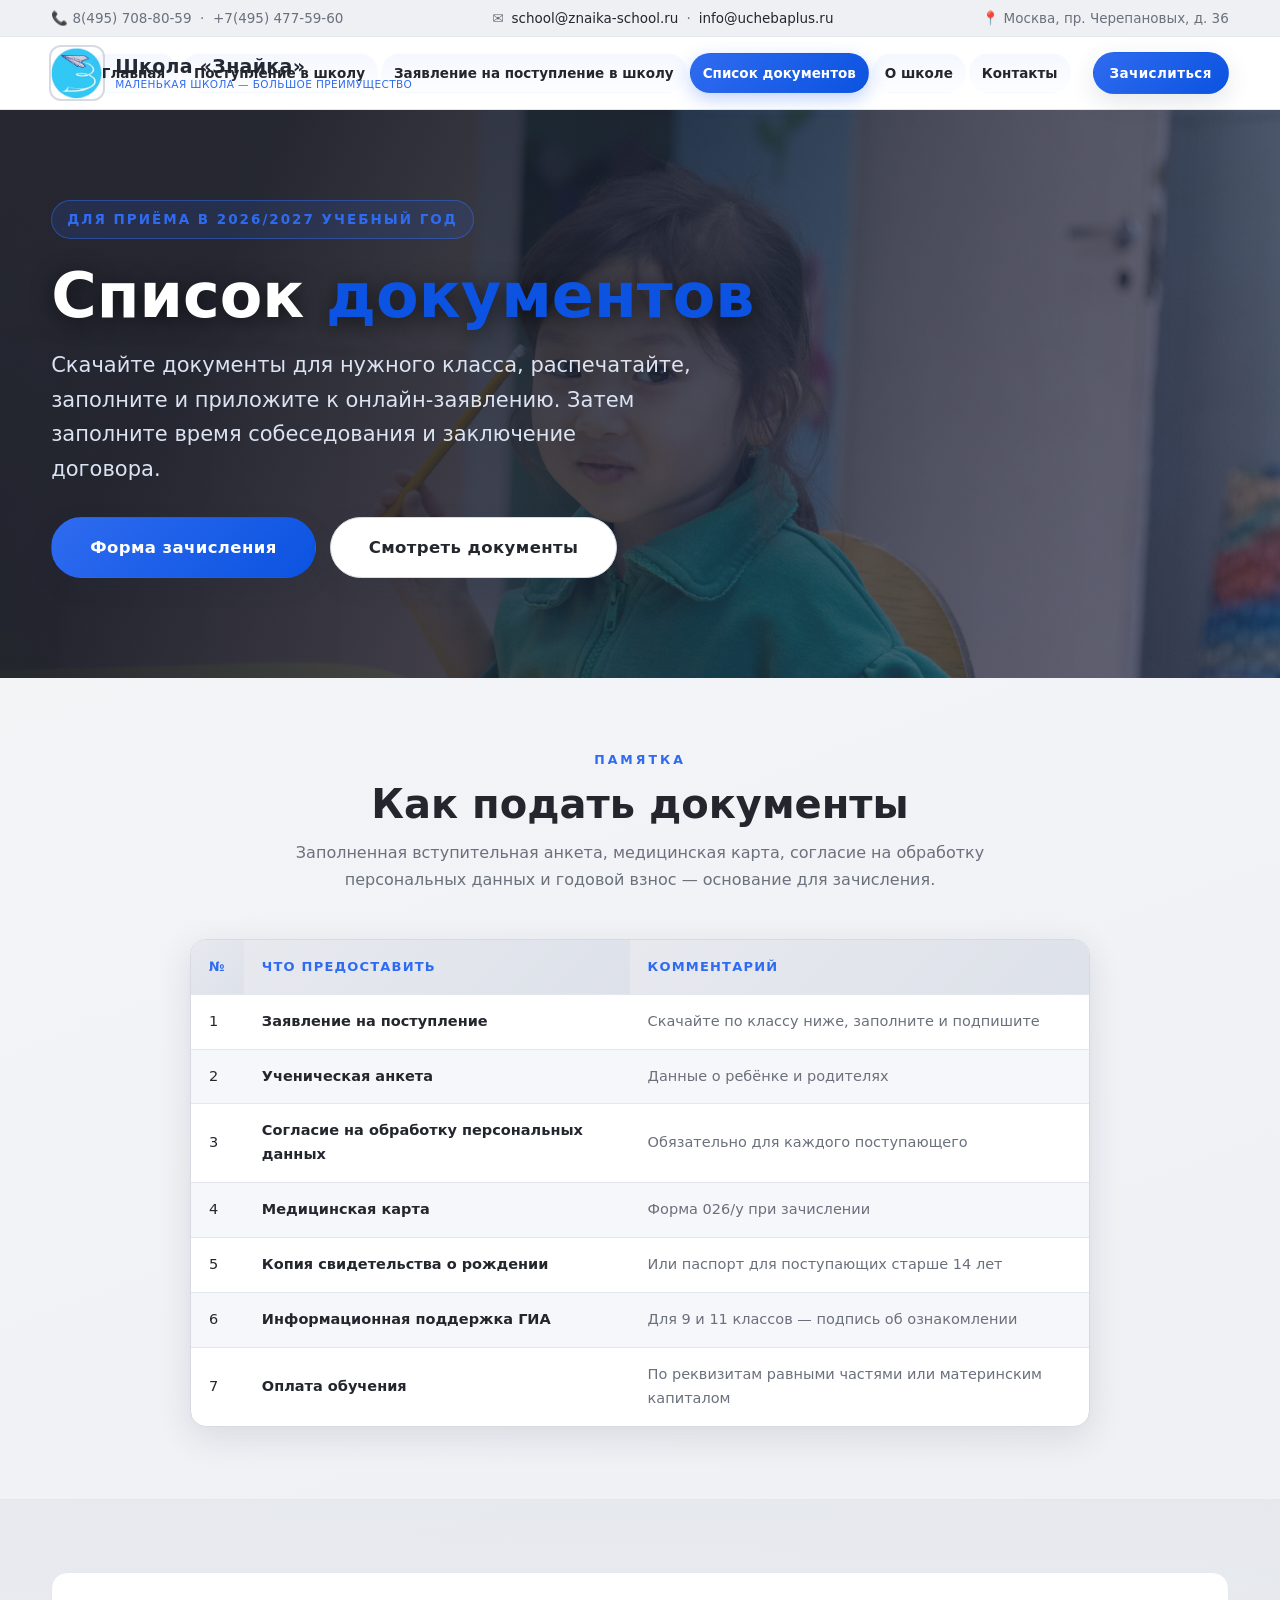
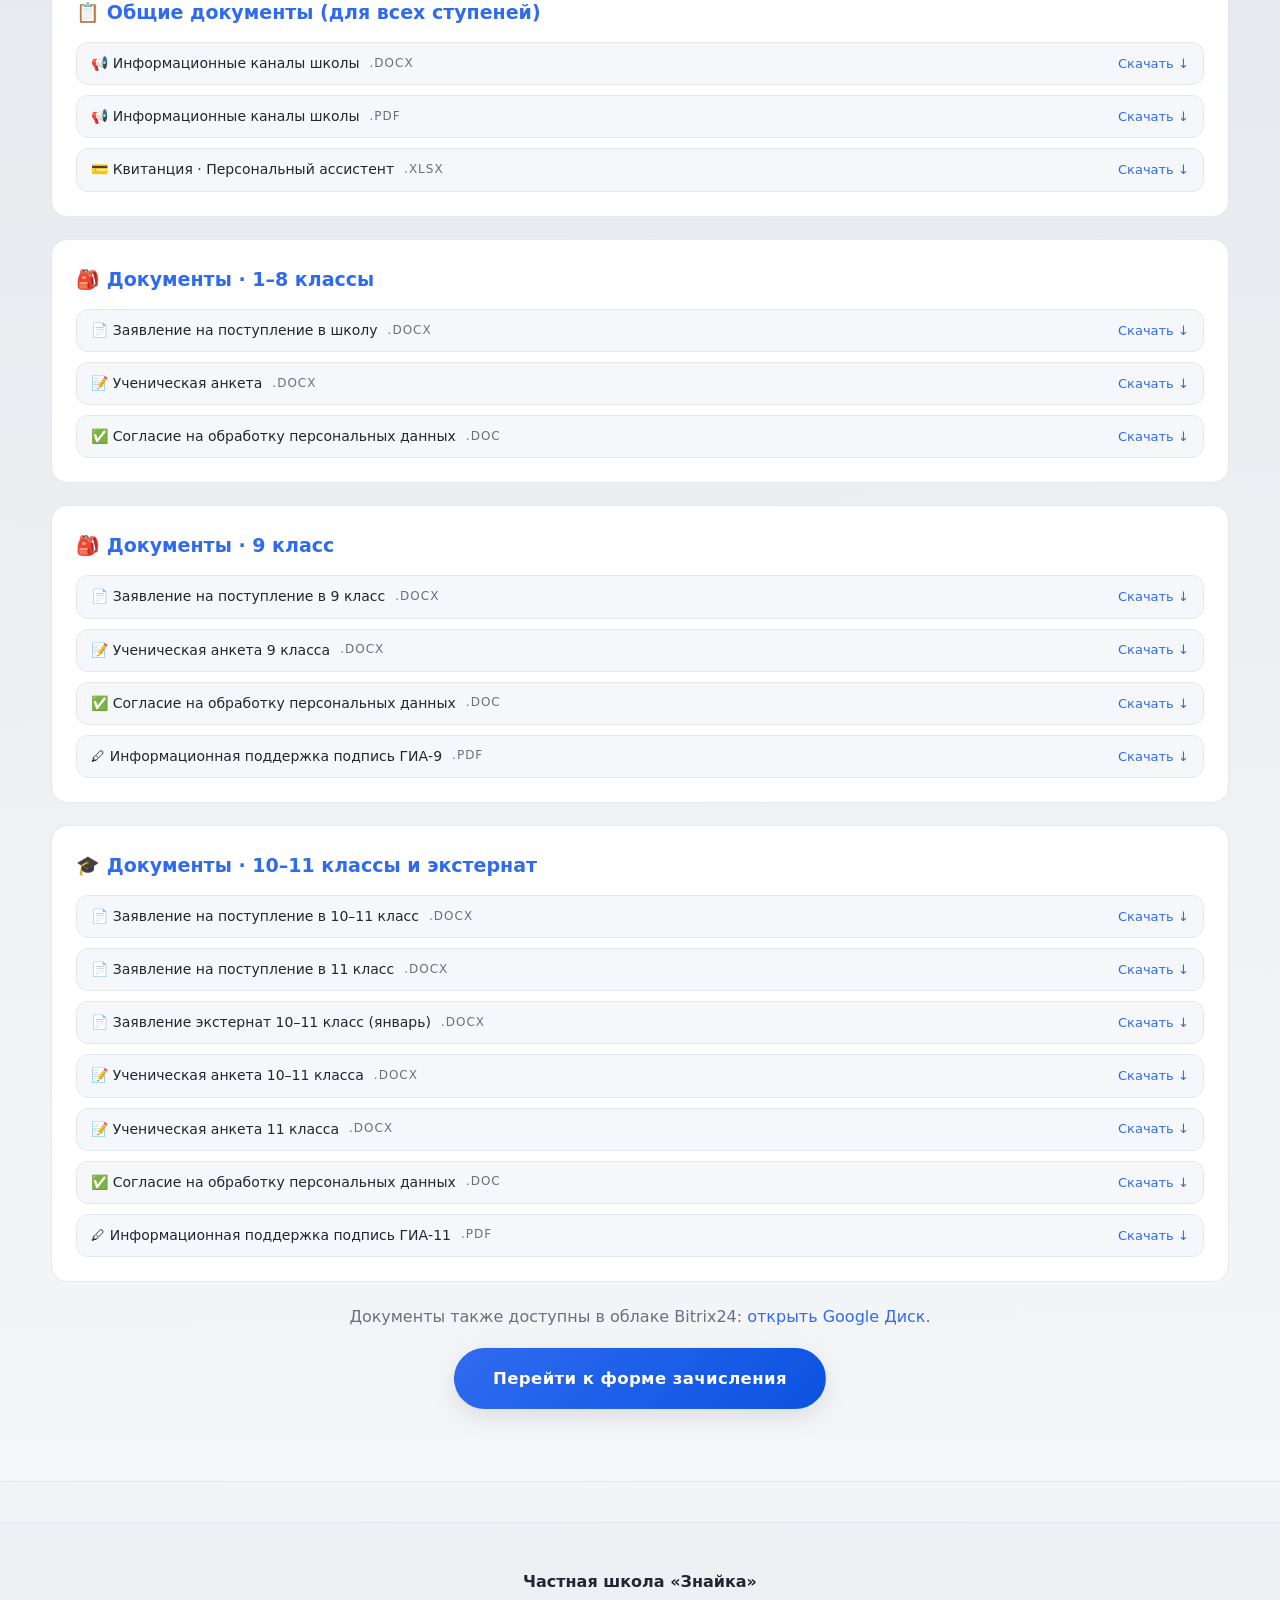
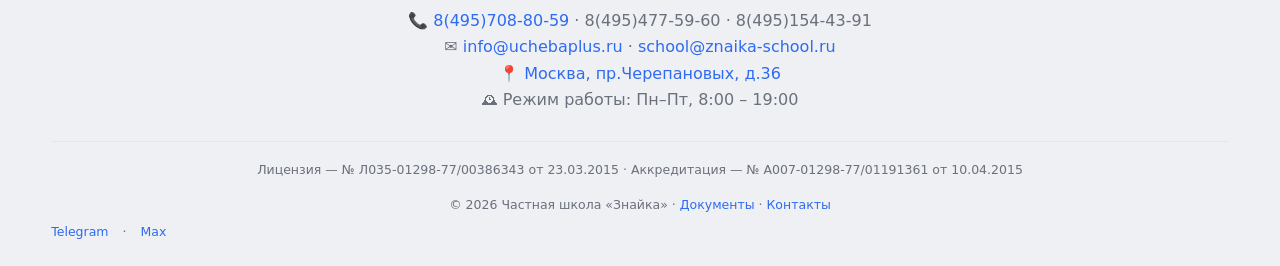
==== dokumenty.html @ 3f8b6abf "Сайт частной школы Знайка: 6 страниц, CSS, JS, SVG-иллюстрации" ====
<!DOCTYPE HTML PUBLIC "-//W3C//DTD HTML 4.01//EN" "http://www.w3.org/TR/html4/strict.dtd">
<html lang="ru">
<head>
  <meta http-equiv="content-type" content="text/html; charset=utf-8">
  <meta name="viewport" content="width=device-width, initial-scale=1.0">
  <title>Список документов — Частная школа «Знайка»</title>
  <link rel="stylesheet" href="css/jquery-ui.min.css">
  <link rel="stylesheet" href="css/style.css">
</head>
<body>

  <!-- Верхняя панель -->
  <div class="topbar">
    <div class="wrap">
      <span class="tb-item">📞 8(495) 708-80-59 &nbsp;·&nbsp; +7(495) 477-59-60</span>
      <span class="tb-item">✉ <a href="mailto:school@znaika-school.ru">school@znaika-school.ru</a> · <a href="mailto:info@uchebaplus.ru">info@uchebaplus.ru</a></span>
      <span class="tb-item">📍 Москва, пр. Черепановых, д. 36</span>
    </div>
  </div>

  <!-- Шапка -->
  <header class="site-header" id="siteHeader">
    <div class="wrap header-main">
      <a class="logo" href="index.html" title="На главную">
        <img src="img/01__.png" alt="Логотип Школы «Знайка»">
        <span class="logo-text">Школа «Знайка»<small>Маленькая школа — большое преимущество</small></span>
      </a>
      <nav class="main-nav" id="mainNav">
        <ul class="nav-list">
          <li><a href="index.html">Главная</a></li>
          <li><a href="postuplenie.html">Поступление в школу</a></li>
          <li><a href="zayavlenie.html">Заявление на поступление в школу</a></li>
          <li class="active"><a href="dokumenty.html">Список документов</a></li>
          <li><a href="o-shkole.html">О школе</a></li>
          <li><a href="kontakty.html">Контакты</a></li>
        </ul>
      </nav>
      <div class="header-cta">
        <a href="zayavlenie.html" class="btn btn-accent btn-sm">Зачислиться</a>
      </div>
      <button class="nav-toggle" id="navToggle" aria-label="Открыть меню">☰</button>
    </div>
  </header>

  <!-- Hero -->
  <section class="hero" style="padding:90px 0 100px;">
    <div class="hero-bg"></div>
    <div class="wrap">
      <span class="kicker">Для приёма в 2026/2027 учебный год</span>
      <h1>Список <span class="hl">документов</span></h1>
      <p class="lead">
        Скачайте документы для нужного класса, распечатайте, заполните и приложите к онлайн-заявлению.
        Затем заполните время собеседования и заключение договора.
      </p>
      <div class="hero-actions">
        <a href="zayavlenie.html" class="btn btn-accent btn-lg">Форма зачисления</a>
        <a href="#obshie" class="btn btn-outline btn-lg">Смотреть документы</a>
      </div>
    </div>
  </section>

  <!-- Памятка -->
  <section>
    <div class="wrap">
      <div class="sec-head">
        <span class="tag">Памятка</span>
        <h2>Как подать документы</h2>
        <p>Заполненная вступительная анкета, медицинская карта, согласие на обработку персональных данных и годовой взнос — основание для зачисления.</p>
      </div>
      <div style="max-width:900px; margin:0 auto;">
        <div class="table-wrap">
          <table class="price">
            <thead>
              <tr>
                <th>№</th>
                <th>Что предоставить</th>
                <th class="dim">Комментарий</th>
              </tr>
            </thead>
            <tbody>
              <tr><td>1</td><td><strong>Заявление на поступление</strong></td><td class="dim">Скачайте по классу ниже, заполните и подпишите</td></tr>
              <tr><td>2</td><td><strong>Ученическая анкета</strong></td><td class="dim">Данные о ребёнке и родителях</td></tr>
              <tr><td>3</td><td><strong>Согласие на обработку персональных данных</strong></td><td class="dim">Обязательно для каждого поступающего</td></tr>
              <tr><td>4</td><td><strong>Медицинская карта</strong></td><td class="dim">Форма 026/у при зачислении</td></tr>
              <tr><td>5</td><td><strong>Копия свидетельства о рождении</strong></td><td class="dim">Или паспорт для поступающих старше 14 лет</td></tr>
              <tr><td>6</td><td><strong>Информационная поддержка ГИА</strong></td><td class="dim">Для 9 и 11 классов — подпись об ознакомлении</td></tr>
              <tr><td>7</td><td><strong>Оплата обучения</strong></td><td class="dim">По реквизитам равными частями или материнским капиталом</td></tr>
            </tbody>
          </table>
        </div>
      </div>
    </div>
  </section>

  <!-- Документы к скачиванию -->
  <section class="section-alt" id="obshie">
    <div class="wrap">

      <!-- Общие документы -->
      <div class="doc-group">
        <h3>📋 Общие документы (для всех ступеней)</h3>
        <ul class="doc-list">
          <li>
            <a href="documents/%D0%98%D0%BD%D1%84%D0%BE%D1%80%D0%BC%D0%B0%D1%86%D0%B8%D0%BE%D0%BD%D0%BD%D1%8B%D0%B5_%D0%BA%D0%B0%D0%BD%D0%B0%D0%BB%D1%8B_%D1%88%D0%BA%D0%BE%D0%BB%D1%8B.docx">
              📢 Информационные каналы школы <span class="ext">.docx</span> <span class="dl">Скачать ↓</span>
            </a>
          </li>
          <li>
            <a href="documents/%D0%98%D0%BD%D1%84%D0%BE%D1%80%D0%BC%D0%B0%D1%86%D0%B8%D0%BE%D0%BD%D0%BD%D1%8B%D0%B5_%D0%BA%D0%B0%D0%BD%D0%B0%D0%BB%D1%8B_%D1%88%D0%BA%D0%BE%D0%BB%D1%8B.pdf">
              📢 Информационные каналы школы <span class="ext">.pdf</span> <span class="dl">Скачать ↓</span>
            </a>
          </li>
          <li>
            <a href="documents/%D0%9A%D0%B2%D0%B8%D1%82%D0%B0%D0%BD%D1%86%D0%B8%D1%8F.%D0%9F%D0%B5%D1%80%D1%81%D0%BE%D0%BD%D0%B0%D0%BB%D1%8C%D0%BD%D1%8B%D0%B9%20%D0%B0%D1%81%D1%81%D0%B8%D1%81%D1%82%D0%B5%D0%BD%D1%82..xlsx">
              💳 Квитанция · Персональный ассистент <span class="ext">.xlsx</span> <span class="dl">Скачать ↓</span>
            </a>
          </li>
        </ul>
      </div>

      <!-- 1-8 классы -->
      <div class="doc-group">
        <h3>🎒 Документы · 1–8 классы</h3>
        <ul class="doc-list">
          <li>
            <a href="documents/%D0%94%D0%BE%D0%BA%D1%83%D0%BC%D0%B5%D0%BD%D1%82%D1%8B%20%D0%94%D1%80%D1%83%D0%B3%D0%B8%D0%B5%20%D0%BA%D0%BB%D0%B0%D1%81%D1%81%D1%8B/%D0%97%D0%B0%D1%8F%D0%B2%D0%BB%D0%B5%D0%BD%D0%B8%D0%B5%2026-27.docx">
              📄 Заявление на поступление в школу <span class="ext">.docx</span> <span class="dl">Скачать ↓</span>
            </a>
          </li>
          <li>
            <a href="documents/%D0%94%D0%BE%D0%BA%D1%83%D0%BC%D0%B5%D0%BD%D1%82%D1%8B%20%D0%94%D1%80%D1%83%D0%B3%D0%B8%D0%B5%20%D0%BA%D0%BB%D0%B0%D1%81%D1%81%D1%8B/%D0%A3%D0%A7%D0%95%D0%9D%D0%98%D0%A7%D0%95%D0%A1%D0%9A%D0%90%D0%AF%20%D0%90%D0%9D%D0%9A%D0%95%D0%A2%D0%90_2026-27.docx">
              📝 Ученическая анкета <span class="ext">.docx</span> <span class="dl">Скачать ↓</span>
            </a>
          </li>
          <li>
            <a href="documents/%D0%94%D0%BE%D0%BA%D1%83%D0%BC%D0%B5%D0%BD%D1%82%D1%8B%20%D0%94%D1%80%D1%83%D0%B3%D0%B8%D0%B5%20%D0%BA%D0%BB%D0%B0%D1%81%D1%81%D1%8B/%D0%A1%D0%BE%D0%B3%D0%BB%D0%B0%D1%81%D0%B8%D0%B5%20%D0%BD%D0%B0%20%D0%BE%D0%B1%D1%80.doc">
              ✅ Согласие на обработку персональных данных <span class="ext">.doc</span> <span class="dl">Скачать ↓</span>
            </a>
          </li>
        </ul>
      </div>

      <!-- 9 класс -->
      <div class="doc-group">
        <h3>🎒 Документы · 9 класс</h3>
        <ul class="doc-list">
          <li>
            <a href="documents/%D0%94%D0%BE%D0%BA%D1%83%D0%BC%D0%B5%D0%BD%D1%82%D1%8B%209%20%D0%BA%D0%BB%D0%B0%D1%81%D1%81/%D0%97%D0%B0%D1%8F%D0%B2%D0%BB%D0%B5%D0%BD%D0%B8%D0%B5%209%20%D0%BA%D0%BB%D0%B0%D1%81%D1%81%2026-27.docx">
              📄 Заявление на поступление в 9 класс <span class="ext">.docx</span> <span class="dl">Скачать ↓</span>
            </a>
          </li>
          <li>
            <a href="documents/%D0%94%D0%BE%D0%BA%D1%83%D0%BC%D0%B5%D0%BD%D1%82%D1%8B%209%20%D0%BA%D0%BB%D0%B0%D1%81%D1%81/%D0%A3%D0%A7%D0%95%D0%9D%D0%98%D0%A7%D0%95%D0%A1%D0%9A%D0%90%D0%AF%20%D0%90%D0%9D%D0%9A%D0%95%D0%A2%D0%90_9%20%D0%BA%D0%BB%D0%B0%D1%81%D1%81_2026-27.docx">
              📝 Ученическая анкета 9 класса <span class="ext">.docx</span> <span class="dl">Скачать ↓</span>
            </a>
          </li>
          <li>
            <a href="documents/%D0%94%D0%BE%D0%BA%D1%83%D0%BC%D0%B5%D0%BD%D1%82%D1%8B%209%20%D0%BA%D0%BB%D0%B0%D1%81%D1%81/%D0%A1%D0%BE%D0%B3%D0%BB%D0%B0%D1%81%D0%B8%D0%B5%20%D0%BD%D0%B0%20%D0%BE%D0%B1%D1%80.doc">
              ✅ Согласие на обработку персональных данных <span class="ext">.doc</span> <span class="dl">Скачать ↓</span>
            </a>
          </li>
          <li>
            <a href="documents/%D0%94%D0%BE%D0%BA%D1%83%D0%BC%D0%B5%D0%BD%D1%82%D1%8B%209%20%D0%BA%D0%BB%D0%B0%D1%81%D1%81/%D0%98%D0%BD%D1%84_%D0%BF%D0%BE%D0%B4_%D0%BF%D0%BE%D0%B4%D0%BF%D0%B8%D1%81%D1%8C_%D0%93%D0%98%D0%90-9_26-27.pdf">
              🖊 Информационная поддержка подпись ГИА-9 <span class="ext">.pdf</span> <span class="dl">Скачать ↓</span>
            </a>
          </li>
        </ul>
      </div>

      <!-- 10-11 классы -->
      <div class="doc-group">
        <h3>🎓 Документы · 10–11 классы и экстернат</h3>
        <ul class="doc-list">
          <li>
            <a href="documents/%D0%94%D0%BE%D0%BA%D1%83%D0%BC%D0%B5%D0%BD%D1%82%D1%8B%2011%20%D0%BA%D0%BB%D0%B0%D1%81%D1%81/%D0%97%D0%B0%D1%8F%D0%B2%D0%BB%D0%B5%D0%BD%D0%B8%D0%B5%2010-11%20%D0%BA%D0%BB%D0%B0%D1%81%D1%81%2026-27.docx">
              📄 Заявление на поступление в 10–11 класс <span class="ext">.docx</span> <span class="dl">Скачать ↓</span>
            </a>
          </li>
          <li>
            <a href="documents/%D0%94%D0%BE%D0%BA%D1%83%D0%BC%D0%B5%D0%BD%D1%82%D1%8B%2011%20%D0%BA%D0%BB%D0%B0%D1%81%D1%81/%D0%97%D0%B0%D1%8F%D0%B2%D0%BB%D0%B5%D0%BD%D0%B8%D0%B5%2011%20%D0%BA%D0%BB%D0%B0%D1%81%D1%81%2026-27.docx">
              📄 Заявление на поступление в 11 класс <span class="ext">.docx</span> <span class="dl">Скачать ↓</span>
            </a>
          </li>
          <li>
            <a href="documents/%D0%94%D0%BE%D0%BA%D1%83%D0%BC%D0%B5%D0%BD%D1%82%D1%8B%2011%20%D0%BA%D0%BB%D0%B0%D1%81%D1%81/%D0%97%D0%B0%D1%8F%D0%B2%D0%BB%D0%B5%D0%BD%D0%B8%D0%B5%20%D1%8D%D0%BA%D1%81%D1%82%D0%B5%D1%80%D0%BD%D0%B0%D1%82%2010-11%20%D0%BA%D0%BB%20%20%D0%97%D0%BD%D0%B0%D0%B9%D0%BA%D0%B0%20-%20%D1%8F%D0%BD%D0%B2%D0%B0%D1%80%D1%8C.docx">
              📄 Заявление экстернат 10–11 класс (январь) <span class="ext">.docx</span> <span class="dl">Скачать ↓</span>
            </a>
          </li>
          <li>
            <a href="documents/%D0%94%D0%BE%D0%BA%D1%83%D0%BC%D0%B5%D0%BD%D1%82%D1%8B%2011%20%D0%BA%D0%BB%D0%B0%D1%81%D1%81/%D0%A3%D0%A7%D0%95%D0%9D%D0%98%D0%A7%D0%95%D0%A1%D0%9A%D0%90%D0%AF%20%D0%90%D0%9D%D0%9A%D0%95%D0%A2%D0%90_10-11%20%D0%BA%D0%BB%D0%B0%D1%81%D1%81_2026-27.docx">
              📝 Ученическая анкета 10–11 класса <span class="ext">.docx</span> <span class="dl">Скачать ↓</span>
            </a>
          </li>
          <li>
            <a href="documents/%D0%94%D0%BE%D0%BA%D1%83%D0%BC%D0%B5%D0%BD%D1%82%D1%8B%2011%20%D0%BA%D0%BB%D0%B0%D1%81%D1%81/%D0%A3%D0%A7%D0%95%D0%9D%D0%98%D0%A7%D0%95%D0%A1%D0%9A%D0%90%D0%AF%20%D0%90%D0%9D%D0%9A%D0%95%D0%A2%D0%90_11%20%D0%BA%D0%BB%D0%B0%D1%81%D1%81_2026-27.docx">
              📝 Ученическая анкета 11 класса <span class="ext">.docx</span> <span class="dl">Скачать ↓</span>
            </a>
          </li>
          <li>
            <a href="documents/%D0%94%D0%BE%D0%BA%D1%83%D0%BC%D0%B5%D0%BD%D1%82%D1%8B%2011%20%D0%BA%D0%BB%D0%B0%D1%81%D1%81/%D0%A1%D0%BE%D0%B3%D0%BB%D0%B0%D1%81%D0%B8%D0%B5%20%D0%BD%D0%B0%20%D0%BE%D0%B1%D1%80.doc">
              ✅ Согласие на обработку персональных данных <span class="ext">.doc</span> <span class="dl">Скачать ↓</span>
            </a>
          </li>
          <li>
            <a href="documents/%D0%94%D0%BE%D0%BA%D1%83%D0%BC%D0%B5%D0%BD%D1%82%D1%8B%2011%20%D0%BA%D0%BB%D0%B0%D1%81%D1%81/%D0%98%D0%BD%D1%84_%D0%BF%D0%BE%D0%B4_%D0%BF%D0%BE%D0%B4%D0%BF%D0%B8%D1%81%D1%8C_%D0%93%D0%98%D0%90-11_26-27%20(1).pdf">
              🖊 Информационная поддержка подпись ГИА-11 <span class="ext">.pdf</span> <span class="dl">Скачать ↓</span>
            </a>
          </li>
        </ul>
      </div>

      <div style="text-align:center; margin-top:10px;">
        <p style="color:var(--muted); margin-bottom:18px;">
          Документы также доступны в облаке Bitrix24:
          <a href="https://drive.google.com/drive/folders/1d4S72CVjXWo4HyaDXKHHdLmr58Iu7i8b" target="_blank" rel="noopener">открыть Google Диск</a>.
        </p>
        <a href="zayavlenie.html" class="btn btn-accent btn-lg">Перейти к форме зачисления</a>
      </div>
    </div>
  </section>

  <!-- Подвал -->
  <footer class="site-footer">
    <div class="wrap">

      <div class="footer-grid footer-grid--center" itemscope itemtype="http://schema.org/Organization">
        <div class="footer-contacts">
          <h4><span itemprop="name">Частная школа «Знайка»</span></h4>
          <p>&#128222; <a href="tel:+74957088059" class="copy-phone" title="Нажмите, чтобы скопировать">8(495)708-80-59</a> &middot; 8(495)477-59-60 &middot; 8(495)154-43-91</p>
          <p>&#9993; <a href="mailto:info@uchebaplus.ru">info@uchebaplus.ru</a> &middot; <a href="mailto:school@znaika-school.ru">school@znaika-school.ru</a></p>
          <p>&#128205; <a class="map-link" href="https://yandex.ru/maps/?text=%D0%9C%D0%BE%D1%81%D0%BA%D0%B2%D0%B0%2C%20%D0%BF%D1%80.%D0%A7%D0%B5%D1%80%D0%B5%D0%BF%D0%B0%D0%BD%D0%BE%D0%B2%D1%8B%D1%85%2C%20%D0%B436" target="_blank" rel="noopener" title="Открыть на Яндекс Картах">Москва, пр.Черепановых, д.36</a></p>
          <p>&#128368; Режим работы: Пн&ndash;Пт, 8:00 &ndash; 19:00</p>
        </div>
      </div>
      <div class="footer-note">
        <span>Лицензия &mdash; № Л035-01298-77/00386343 от 23.03.2015 &middot; Аккредитация &mdash; № А007-01298-77/01191361 от 10.04.2015</span>
        <span class="footer-copy">&copy; 2026 Частная школа «Знайка» &middot; <a href="dokumenty.html">Документы</a> &middot; <a href="kontakty.html">Контакты</a></span>
        <span class="footer-social"><a href="https://t.me/school_znaika" target="_blank" rel="noopener" title="Телеграм-канал">Telegram</a> &middot; <a href="https://max.ru/join/j9GE8FQjK9YfW0T2uX1gOa6Np3lDcV7mS4hZrBvPnM2" target="_blank" rel="noopener" title="Мы в MAX">Max</a></span>
      </div>
    </div>
  </footer>

  <script src="js/jquery-3.7.1.min.js"></script>
  <script src="js/jquery-ui.min.js"></script>
  <button class="btn-to-top" id="toTop" title="Наверх" aria-label="Наверх">&#8593;</button>

  

  <script src="js/script.js"></script>
</body>
</html>
---- css/style.css ----
﻿/* ============================================================
   Школа «Знайка» — объединённый сайт поступления в школу
   Светлая тематика · CSS3 ·
   ============================================================ */

:root {
  --bg: #f5f6f8;
  --bg-2: #eef0f4;
  --bg-3: #e7e9ef;
  --panel: #ffffff;
  --card: #ffffff;
  --border: #d7dae2;
  --border-soft: #e4e7ed;
  --text: #23262d;
  --muted: #6a707c;
  --accent: #2f6bf0;
  --accent-2: #0b53e0;
  --blue: #2f6bf0;
  --blue-soft: #5b8df5;
  --good: #2e9e63;
  --danger: #dc4c4c;
  --shadow: 0 10px 34px rgba(35, 46, 70, 0.12);
  --radius: 16px;
  --font: "Aptos", "Segoe UI Variable", "Segoe UI", system-ui, -apple-system, Roboto, Arial, sans-serif;
}

* { box-sizing: border-box; margin: 0; padding: 0; }

html { scroll-behavior: smooth; }

body {
  font-family: var(--font);
  background: linear-gradient(160deg, var(--bg) 0%, var(--bg-2) 55%, var(--bg) 100%);
  background-size: auto;
  color: var(--text);
  line-height: 1.65;
  font-size: 16px;
  min-height: 100vh;
}

img { max-width: 100%; display: block; }
a { color: var(--accent); text-decoration: none; transition: color 0.25s ease; }
a:hover { color: var(--accent-2); }

.wrap { width: min(1180px, 92%); margin: 0 auto; }

/* ---------- Верхняя панель ---------- */
.topbar {
  background: #eef0f4;
  border-bottom: 1px solid var(--border-soft);
  font-size: 13.5px;
}
.topbar .wrap {
  display: flex;
  flex-wrap: wrap;
  align-items: center;
  justify-content: space-between;
  gap: 8px 22px;
  padding: 7px 0;
}
.tb-item { color: var(--muted); display: inline-flex; align-items: center; gap: 8px; }
.tb-item a { color: var(--text); }
.tb-item a:hover { color: var(--accent); }

/* ---------- Шапка ---------- */
.site-header {
  position: sticky;
  top: 0;
  z-index: 90;
  background: rgba(255, 255, 255, 0.94);
  backdrop-filter: blur(14px);
  -webkit-backdrop-filter: blur(14px);
  border-bottom: 1px solid var(--border-soft);
  transition: box-shadow 0.3s ease;
}
.site-header.scrolled { box-shadow: 0 12px 30px rgba(35, 46, 70, 0.12); }

.header-main {
  display: flex;
  align-items: center;
  gap: 16px;
  padding: 10px 0;
  min-width: 0;
}

.logo {
  display: flex;
  align-items: center;
  gap: 12px;
  flex: 0 0 auto;
  min-width: 0;
}
.logo img {
  width: 52px; height: 52px;
  object-fit: contain;
  border-radius: 10px;
  box-shadow: 0 0 0 2px var(--border);
}
.logo-text {
  color: var(--text);
  font-weight: 800;
  font-size: 19px;
  line-height: 1.15;
  letter-spacing: 0.3px;
  white-space: nowrap;
}
.logo-text small {
  display: block;
  font-size: 10.5px;
  font-weight: 500;
  color: var(--accent);
  letter-spacing: 0.4px;
  text-transform: uppercase;
  white-space: nowrap;
}

.main-nav { margin-left: auto; min-width: 0; flex: 1 1 auto; display: flex; justify-content: flex-end; }
.nav-list {
  list-style: none;
  display: flex;
  flex-wrap: nowrap;
  white-space: nowrap;
  align-items: center;
  gap: 3px;
  justify-content: flex-end;
}
.nav-list li { flex: 0 0 auto; }
.nav-list li a {
  display: block;
  padding: 8px 12px;
  border-radius: 999px;
  color: var(--text);
  font-weight: 600;
  font-size: 13.5px;
  border: 1px solid transparent;
  background: linear-gradient(180deg, rgba(47, 107, 240, 0.05), rgba(47, 107, 240, 0.01));
  transition: all 0.25s ease;
}
.nav-list li a:hover { color: var(--accent); border-color: var(--border); transform: translateY(-1px); }
.nav-list li.active a {
  color: #fff;
  background: linear-gradient(135deg, var(--accent) 0%, var(--accent-2) 100%);
  box-shadow: 0 6px 18px rgba(47, 107, 240, 0.3);
}
.nav-list li.active a:hover { color: #fff; }

.header-cta { flex: 0 0 auto; }
.header-cta .btn { margin-left: 6px; padding: 9px 16px; font-size: 13.5px; }

.nav-toggle {
  display: none;
  background: var(--panel);
  color: var(--text);
  border: 1px solid var(--border);
  border-radius: 10px;
  font-size: 20px;
  padding: 8px 13px;
  cursor: pointer;
}

/* ---------- Кнопки ---------- */
.btn {
  display: inline-block;
  padding: 13px 28px;
  border-radius: 999px;
  font-weight: 700;
  font-size: 15px;
  letter-spacing: 0.4px;
  border: 1px solid transparent;
  cursor: pointer;
  text-align: center;
  transition: all 0.25s ease;
  box-shadow: 0 8px 24px rgba(35, 46, 70, 0.12);
}
.btn-accent {
  color: #fff;
  background: linear-gradient(135deg, var(--accent) 0%, var(--accent-2) 100%);
}
.btn-accent:hover { color: #fff; transform: translateY(-2px); box-shadow: 0 14px 30px rgba(47, 107, 240, 0.28); }
.btn-outline { color: var(--text); border-color: var(--border); background: #fff; }
.btn-outline:hover { color: var(--accent); border-color: var(--accent); transform: translateY(-2px); }
.btn-blue { color: #fff; background: linear-gradient(135deg, var(--blue), #1b4fd6); }
.btn-blue:hover { color: #fff; transform: translateY(-2px); }
.btn-lg { padding: 16px 38px; font-size: 16.5px; }
.btn-sm { padding: 9px 18px; font-size: 13.5px; }

/* ---------- Hero ---------- */
.hero {
  position: relative;
  padding: 110px 0 130px;
  color: #fff;
  overflow: hidden;
}
.hero-bg {
  position: absolute;
  inset: 0;
  background-image:
    linear-gradient(115deg, rgba(20, 26, 40, 0.92) 20%, rgba(28, 40, 66, 0.72) 60%, rgba(40, 60, 100, 0.6) 100%),
    url("../img/09__.jpg");
  background-size: cover;
  background-position: center;
  background-repeat: no-repeat;
  background-attachment: fixed;
  z-index: -1;
}
.hero .kicker {
  display: inline-flex;
  align-items: center;
  gap: 8px;
  color: var(--accent);
  font-weight: 700;
  text-transform: uppercase;
  letter-spacing: 2px;
  font-size: 13.5px;
  background: rgba(47, 107, 240, 0.14);
  border: 1px solid rgba(47, 107, 240, 0.5);
  padding: 7px 15px;
  border-radius: 999px;
  margin-bottom: 22px;
}
.hero h1 {
  font-size: clamp(34px, 5.4vw, 62px);
  line-height: 1.12;
  font-weight: 900;
  text-shadow: 0 4px 22px rgba(0, 0, 0, 0.6);
  margin-bottom: 18px;
}
.hero h1 .hl { color: var(--accent-2); }
.hero p.lead { font-size: clamp(16px, 1.8vw, 21px); color: #dbe3f2; max-width: 640px; margin-bottom: 30px; }
.hero-actions { display: flex; flex-wrap: wrap; gap: 14px; align-items: center; }

.hero-contact-cards {
  display: grid;
  grid-template-columns: repeat(auto-fit, minmax(230px, 1fr));
  gap: 16px;
  margin-top: 48px;
}
.contact-card {
  background: #ffffff;
  border: 1px solid var(--border-soft);
  border-radius: var(--radius);
  padding: 18px 20px;
  display: flex;
  gap: 14px;
  align-items: flex-start;
  backdrop-filter: blur(6px);
  transition: all 0.25s ease;
}
.contact-card:hover { border-color: var(--accent); transform: translateY(-3px); box-shadow: var(--shadow); }
.contact-card .ic {
  width: 44px; height: 44px; min-width: 44px;
  border-radius: 50%;
  background: rgba(47, 107, 240, 0.12);
  border: 1px solid rgba(47, 107, 240, 0.35);
  color: var(--accent);
  display: inline-flex; align-items: center; justify-content: center;
  font-size: 20px;
}
.contact-card b { display: block; font-size: 16px; color: var(--text); }
.contact-card span { display: block; color: var(--muted); font-size: 13.5px; margin-top: 2px; }
.contact-card a { color: var(--accent); }

/* ---------- Секции ---------- */
section { padding: 72px 0; }

.sec-head { text-align: center; max-width: 760px; margin: 0 auto 46px; }
.sec-head .tag {
  color: var(--accent);
  text-transform: uppercase;
  letter-spacing: 3px;
  font-size: 12.5px;
  font-weight: 700;
  display: block;
  margin-bottom: 10px;
}
.sec-head h2 { font-size: clamp(26px, 3.4vw, 40px); font-weight: 900; line-height: 1.2; }
.sec-head p { color: var(--muted); margin-top: 12px; }

.section-alt { background: linear-gradient(180deg, rgba(215, 218, 226, 0.35), var(--bg)); border-block: 1px solid var(--border-soft); }

.split { display: grid; grid-template-columns: 1.05fr 1fr; gap: 44px; align-items: center; }
.split.rev > .split-img { order: 2; }
.split-img img { border-radius: var(--radius); box-shadow: var(--shadow); border: 1px solid var(--border-soft); object-fit: cover; width: 100%; height: 100%; max-height: 460px; }
.split h2 { font-size: clamp(23px, 2.8vw, 34px); font-weight: 900; margin-bottom: 14px; }
.split h2 .hl { color: var(--accent); }
.split p { color: var(--muted); margin-bottom: 13px; }
.split p strong { color: var(--text); }

/* ---------- Карточки ступеней ---------- */
.grid-4 { display: grid; grid-template-columns: repeat(auto-fit, minmax(240px, 1fr)); gap: 22px; }
.grid-3 { display: grid; grid-template-columns: repeat(auto-fit, minmax(250px, 1fr)); gap: 22px; }

.step-card {
  background: var(--panel);
  border: 1px solid var(--border-soft);
  border-radius: var(--radius);
  overflow: hidden;
  transition: all 0.28s ease;
  display: flex;
  flex-direction: column;
}
.step-card:hover { transform: translateY(-6px); border-color: rgba(47, 107, 240, 0.5); box-shadow: var(--shadow); }
.step-card .sc-img { height: 190px; overflow: hidden; }
.step-card .sc-img img { width: 100%; height: 100%; object-fit: cover; transition: transform 0.5s ease; }
.step-card:hover .sc-img img { transform: scale(1.08); }
.step-card .sc-body { padding: 20px 22px 24px; display: flex; flex-direction: column; gap: 10px; flex: 1; }
.step-card h3 { font-size: 18.5px; font-weight: 800; }
.step-card p { color: var(--muted); font-size: 14.5px; }
.step-card a.arrow { margin-top: auto; font-weight: 700; font-size: 14px; color: var(--accent); }
.step-card a.arrow:hover { text-decoration: underline; }

/* ---------- Статистика ---------- */
.stats { display: grid; grid-template-columns: repeat(auto-fit, minmax(230px, 1fr)); gap: 22px; }
.stat-box {
  background: var(--panel);
  border: 1px solid var(--border-soft);
  border-radius: var(--radius);
  padding: 24px;
  text-align: center;
}
.stat-box .num { font-size: 40px; font-weight: 900; color: var(--accent); line-height: 1.1; }
.stat-box .lbl { color: var(--muted); font-size: 13.5px; display: block; margin: 6px 0 14px; }
.stat-box .bar { height: 9px; background: #eef0f4; border-radius: 999px; overflow: hidden; }
.stat-box .bar .fill { height: 100%; width: 0; border-radius: 999px; background: linear-gradient(90deg, var(--accent), var(--accent-2)); transition: width 1.6s cubic-bezier(0.22, 0.61, 0.36, 1); }

/* ---------- Преимущества ---------- */
.adv { text-align: center; }
.adv .adv-ic {
  width: 62px; height: 62px; margin: 0 auto 16px;
  border-radius: 18px;
  display: flex; align-items: center; justify-content: center;
  font-size: 28px;
  color: var(--accent);
  background: linear-gradient(135deg, rgba(47,107,240,0.12), rgba(47,107,240,0.03));
  border: 1px solid rgba(47,107,240,0.35);
  box-shadow: 0 6px 18px rgba(47,107,240,0.12);
}
.adv h3 { font-size: 19px; margin-bottom: 8px; }
.adv p { color: var(--muted); font-size: 14.5px; }
.num-adv { font-family: Georgia, serif; font-size: 40px; color: rgba(47, 107, 240, 0.2); font-weight: 800; }

/* ---------- CTA ---------- */
.cta {
  text-align: center;
  background:
    radial-gradient(600px 300px at 20% 20%, rgba(47, 107, 240, 0.12), transparent 65%),
    radial-gradient(600px 300px at 80% 10%, rgba(47, 107, 240, 0.08), transparent 65%),
    linear-gradient(180deg, #ffffff, var(--bg-2));
  border: 1px solid var(--border);
  border-radius: 24px;
  padding: 56px 40px;
  box-shadow: var(--shadow);
}
.cta h2 { font-size: clamp(24px, 3vw, 36px); font-weight: 900; }
.cta p { color: var(--muted); margin: 12px 0 26px; font-size: 16.5px; }
.cta .note { font-size: 12.5px; color: var(--muted); margin-top: 16px; display: block; }

/* ---------- Таблица тарифов ---------- */
.table-wrap { overflow-x: auto; border: 1px solid var(--border); border-radius: var(--radius); background: var(--panel); box-shadow: var(--shadow); }
table.price {
  width: 100%;
  border-collapse: collapse;
  min-width: 720px;
}
table.price th {
  background: linear-gradient(135deg, var(--bg-3), #dde1e9);
  color: var(--accent);
  text-transform: uppercase;
  letter-spacing: 1.2px;
  font-size: 13px;
  padding: 16px 18px;
  text-align: left;
}
table.price td { padding: 15px 18px; border-top: 1px solid var(--border-soft); color: var(--text); font-size: 14.5px; }
table.price tr:nth-child(even) td { background: #f6f7fa; }
table.price tr:hover td { background: rgba(47, 107, 240, 0.05); }
table.price td.price-v { color: var(--accent); font-weight: 800; white-space: nowrap; text-align: right; }
table.price td.dim { color: var(--muted); }

/* ---------- Этапы (список) ---------- */
.steps { list-style: none; counter-reset: st; display: grid; gap: 18px; }
.steps > li {
  counter-increment: st;
  display: flex;
  gap: 18px;
  align-items: flex-start;
  background: var(--panel);
  border: 1px solid var(--border-soft);
  border-radius: var(--radius);
  padding: 18px 22px;
  transition: all 0.25s ease;
}
.steps > li:hover { border-color: rgba(47, 107, 240, 0.45); transform: translateX(6px); }
.steps li::before {
  content: counter(st, decimal-leading-zero);
  min-width: 46px; height: 46px;
  border-radius: 12px;
  display: inline-flex; align-items: center; justify-content: center;
  font-size: 18px; font-weight: 900;
  color: #fff;
  background: linear-gradient(135deg, var(--accent), var(--accent-2));
  box-shadow: 0 6px 16px rgba(47, 107, 240, 0.28);
}
.steps b { display: block; font-size: 16.5px; margin-bottom: 4px; }
.steps span { color: var(--muted); font-size: 14.5px; }

/* ---------- Вкладки / аккордеон jQuery UI (светлая стилизация) ---------- */
.ui-tabs { background: transparent; border: none; padding: 0; border-radius: var(--radius); }
.ui-tabs .ui-tabs-nav {
  background: var(--panel);
  border: 1px solid var(--border);
  border-radius: 999px;
  padding: 6px;
  display: flex;
  flex-wrap: wrap;
  gap: 4px;
}
.ui-tabs .ui-tabs-nav li { border: none; background: transparent; margin: 0; top: 0; border-radius: 999px; list-style: none; }
.ui-tabs .ui-tabs-nav li a {
  padding: 11px 22px;
  border-radius: 999px;
  color: var(--muted);
  font-weight: 700;
  font-size: 14px;
}
.ui-tabs .ui-tabs-nav li.ui-tabs-active { background: linear-gradient(135deg, var(--accent), var(--accent-2)); }
.ui-tabs .ui-tabs-nav li.ui-tabs-active a { color: #fff; }
.ui-tabs .ui-tabs-panel { margin-top: 22px; padding: 0; }

.ui-accordion { background: transparent; border: none; }
.ui-accordion .ui-accordion-header {
  background: linear-gradient(180deg, #ffffff, #f2f4f8);
  border: 1px solid var(--border-soft);
  border-radius: 999px !important;
  color: var(--text);
  font-weight: 700;
  font-size: 15.5px;
  padding: 15px 22px;
  margin-bottom: 8px;
  outline: none;
}
.ui-accordion .ui-accordion-header.ui-state-active { color: var(--accent); border-color: rgba(47, 107, 240, 0.5); }
.ui-accordion .ui-accordion-header .ui-accordion-header-icon { padding-right: 10px; }
.ui-accordion .ui-accordion-content {
  background: #fff;
  border: 1px solid var(--border-soft);
  border-top: none;
  border-radius: 0 0 18px 18px;
  color: var(--text);
  padding: 18px 22px;
  margin: -6px 0 10px;
}

.ui-dialog { border-radius: 18px; background: var(--panel); border: 1px solid var(--border); box-shadow: var(--shadow); }
.ui-dialog .ui-dialog-titlebar { background: linear-gradient(135deg, var(--bg-3), #dde1e9); color: var(--accent); border: none; border-radius: 18px 18px 0 0; }
.ui-dialog .ui-dialog-title { font-size: 16px; font-weight: 800; }
.ui-dialog .ui-dialog-content { color: var(--text); }
.ui-dialog .ui-dialog-buttonpane { border-top: 1px solid var(--border-soft); }

.ui-tooltip {
  background: #fff;
  color: var(--text);
  border: 1px solid var(--border);
  border-radius: 10px;
  box-shadow: var(--shadow);
  padding: 8px 14px;
  font-size: 13.5px;
}

.ui-widget.ui-datepicker { background: #fff; border: 1px solid var(--border); border-radius: 12px; }
.ui-datepicker .ui-widget-header { background: linear-gradient(135deg, var(--bg-3), #dde1e9); color: var(--accent); border: none; }
.ui-state-default, .ui-widget-content .ui-state-default { background: #fff; border: 1px solid var(--border-soft); color: var(--text); }
.ui-state-hover, .ui-widget-content .ui-state-hover { background: var(--bg-2); border-color: var(--accent); color: var(--accent); }
.ui-state-highlight, .ui-widget-content .ui-state-highlight, .ui-widget-header .ui-state-highlight { background: rgba(47,107,240,0.1); border-color: var(--accent); color: var(--accent); }
.ui-state-active, .ui-widget-content .ui-state-active { background: linear-gradient(135deg, var(--accent), var(--accent-2)); color: #fff; border-color: transparent; }
.ui-slider { background: #eef0f4; border: 1px solid var(--border-soft); border-radius: 999px; }
.ui-slider .ui-slider-range { background: linear-gradient(90deg, var(--accent), var(--accent-2)); }
.ui-slider .ui-slider-handle { border-radius: 50%; background: var(--accent); border: 2px solid #fff; }

/* ---------- Клиенты / отзывы ---------- */
.reviews { display: grid; grid-template-columns: repeat(auto-fit, minmax(300px, 1fr)); gap: 22px; }
.review {
  background: var(--panel);
  border: 1px solid var(--border-soft);
  border-radius: var(--radius);
  padding: 24px;
  position: relative;
}
.review::before {
  content: "\201C";
  position: absolute;
  top: 4px; right: 18px;
  font-size: 74px;
  color: rgba(47, 107, 240, 0.14);
  font-family: Georgia, serif;
  line-height: 1;
}
.review p { color: var(--muted); font-size: 14.5px; font-style: italic; }
.review .who { margin-top: 16px; padding-top: 14px; border-top: 1px solid var(--border-soft); }
.review .who b { color: var(--accent); display: block; }
.review .who span { color: var(--muted); font-size: 13px; }

/* ---------- Галерея ---------- */
.gallery { display: grid; grid-template-columns: repeat(auto-fill, minmax(220px, 1fr)); gap: 16px; }
.gallery figure { overflow: hidden; border-radius: var(--radius); border: 1px solid var(--border-soft); position: relative; background: #fff; }
.gallery img { width: 100%; height: 200px; object-fit: cover; transition: transform 0.5s ease, filter 0.3s ease; }
.gallery figure:hover img { transform: scale(1.09); filter: brightness(1.04); }
.gallery figcaption {
  position: absolute; left: 0; right: 0; bottom: 0;
  background: linear-gradient(0deg, rgba(20, 26, 40, 0.8), transparent);
  color: #fff; font-size: 13px; padding: 26px 12px 8px;
}
.gallery .g-count {
  position: absolute; top: 10px; right: 10px;
  width: 26px; height: 26px;
  border-radius: 50%;
  background: rgba(47, 107, 240, 0.92);
  color: #fff;
  font-size: 13px; font-weight: 800;
  display: inline-flex; align-items: center; justify-content: center;
}

/* ---------- Список документов ---------- */
.doc-group { background: var(--panel); border: 1px solid var(--border-soft); border-radius: var(--radius); padding: 24px; margin-bottom: 22px; }
.doc-group h3 { color: var(--accent); font-size: 19px; margin-bottom: 14px; display: flex; align-items: center; gap: 10px; }
.doc-list { list-style: none; display: grid; gap: 10px; }
.doc-list li { display: flex; align-items: center; gap: 12px; flex-wrap: wrap; }
.doc-list li a {
  color: var(--text);
  background: #f6f7fa;
  border: 1px solid var(--border-soft);
  border-radius: 12px;
  padding: 9px 14px;
  display: inline-flex;
  align-items: center;
  gap: 10px;
  font-size: 14px;
  flex: 1;
  min-width: 240px;
  transition: all 0.25s ease;
}
.doc-list li a:hover { color: var(--accent); border-color: rgba(47,107,240,0.45); transform: translateX(4px); }
.doc-list .ext { color: var(--muted); font-size: 12px; text-transform: uppercase; letter-spacing: 1px; }
.doc-list .dl { margin-left: auto; color: var(--accent); font-size: 13px; white-space: nowrap; }

/* ---------- Формы ---------- */
.form-card {
  background: var(--panel);
  border: 1px solid var(--border);
  border-radius: 18px;
  padding: 28px;
  box-shadow: var(--shadow);
}
.form-grid { display: grid; grid-template-columns: 1fr 1fr; gap: 16px; }
.form-grid .full { grid-column: 1 / -1; }
.field { display: flex; flex-direction: column; gap: 6px; }
.field label { font-size: 13.5px; color: var(--muted); font-weight: 600; }
.field label .req { color: var(--danger); }
.field input,
.field select,
.field textarea {
  background: #fff;
  border: 1px solid var(--border);
  border-radius: 10px;
  color: var(--text);
  padding: 12px 14px;
  font-size: 15px;
  font-family: inherit;
  transition: all 0.25s ease;
}
.field input:focus,
.field select:focus,
.field textarea:focus { outline: none; border-color: var(--accent); box-shadow: 0 0 0 3px rgba(47, 107, 240, 0.15); background: #fff; }
.field textarea { min-height: 100px; resize: vertical; }
.field .radio-row { display: flex; flex-wrap: wrap; gap: 14px; }
.field .radio-row label { color: var(--text); font-weight: 400; display: inline-flex; align-items: center; gap: 6px; cursor: pointer; }
.consent { display: flex; gap: 10px; align-items: flex-start; font-size: 13px; color: var(--muted); }
.consent input { margin-top: 3px; }
.consent a { color: var(--accent); }
.field input.field-error,
.field select.field-error,
.field textarea.field-error,
.field .radio-row input.field-error { border-color: var(--danger); box-shadow: 0 0 0 3px rgba(220, 76, 76, 0.12); }
input.field-error { outline: 2px solid var(--danger); outline-offset: 2px; }

.b24-wrap { border: 1px solid var(--border); border-radius: 18px; padding: 6px; background: var(--panel); box-shadow: var(--shadow); }
.b24-wrap .b24-placeholder { color: var(--muted); text-align: center; padding: 40px 20px; font-size: 15px; }

/* ---------- Контакты ---------- */
.contact-grid { display: grid; grid-template-columns: repeat(auto-fit, minmax(240px, 1fr)); gap: 18px; }
.contact-card.big p { color: var(--muted); font-size: 14px; }
.contact-card.big b { font-size: 17px; }
.kontakt-tbl td:first-child { color: var(--muted); }

/* ---------- Подвал ---------- */
.site-footer {
  margin-top: 40px;
  background: #eef0f4;
  border-top: 1px solid var(--border-soft);
  padding: 46px 0 24px;
  color: var(--muted);
}
.footer-grid { display: grid; grid-template-columns: 1.4fr 1fr 1fr; gap: 36px; margin-bottom: 28px; }
.footer-grid h4 { color: var(--text); margin-bottom: 12px; font-size: 16px; }
.footer-grid ul { list-style: none; display: grid; gap: 8px; }
.footer-grid ul a { color: var(--muted); font-size: 14px; }
.footer-grid ul a:hover { color: var(--accent); }
.footer-note { font-size: 12.5px; color: var(--muted); border-top: 1px solid var(--border-soft); padding-top: 18px; display: grid; gap: 6px; }
.footer-note a { color: var(--accent); }

/* ---------- Быстрый блок таблица + форма в подвале ---------- */
.footer-quick {
  display: grid;
  grid-template-columns: 1.1fr 1fr;
  gap: 30px;
  margin-bottom: 30px;
  padding: 26px;
  border: 1px solid var(--border-soft);
  border-radius: 18px;
  background: #f6f7fa;
}
.footer-quick h4 { color: var(--accent); margin-bottom: 12px; font-size: 16px; }
table.mini { width: 100%; border-collapse: collapse; font-size: 13.5px; }
table.mini th {
  background: linear-gradient(135deg, var(--bg-3), #dde1e9);
  color: var(--accent);
  text-align: left;
  padding: 10px 14px;
  font-size: 12.5px;
  text-transform: uppercase;
  letter-spacing: 1px;
}
table.mini td { padding: 9px 14px; border-top: 1px solid var(--border-soft); color: var(--muted); }
table.mini td:first-child { color: var(--text); font-weight: 600; width: 40%; }
.fq-form .qf-row { display: flex; gap: 10px; flex-wrap: wrap; }
.fq-form input {
  flex: 1; min-width: 170px;
  background: #fff;
  border: 1px solid var(--border);
  border-radius: 10px;
  color: var(--text);
  padding: 11px 14px;
  font-size: 14px;
  font-family: inherit;
}
.fq-form input:focus { outline: none; border-color: var(--accent); box-shadow: 0 0 0 3px rgba(47, 107, 240, 0.15); }
.fq-form input.field-error { border-color: var(--danger); }

/* ---------- Анкета (ручная форма Bitrix24) ---------- */
.ank-sec {
  border: 1px solid var(--border-soft);
  border-radius: 16px;
  padding: 22px;
  margin-bottom: 20px;
  background: #fbfbfd;
}
.ank-sec-head { display: flex; gap: 14px; align-items: flex-start; margin-bottom: 18px; }
.ank-sec-head .nums {
  flex: 0 0 40px; height: 40px;
  display: flex; align-items: center; justify-content: center;
  border-radius: 12px;
  background: linear-gradient(135deg, var(--accent), var(--accent-2));
  color: #fff;
  font-weight: 800; font-size: 18px;
  box-shadow: 0 8px 18px rgba(47, 107, 240, 0.25);
}
.ank-sec-head h3 { font-size: 18px; margin: 2px 0 3px; }
.ank-sec-head p { color: var(--muted); font-size: 13.5px; margin: 0; }

.hint { font-size: 12.5px; color: var(--muted); line-height: 1.5; }

.file-row { display: flex; align-items: center; gap: 12px; flex-wrap: wrap; }
.file-input {
  position: absolute; width: 1px; height: 1px;
  opacity: 0; overflow: hidden; pointer-events: none;
}
.file-btn {
  display: inline-flex; align-items: center; gap: 8px;
  background: rgba(47, 107, 240, 0.1);
  border: 1px solid var(--accent);
  color: var(--accent);
  border-radius: 10px;
  padding: 10px 16px;
  font-size: 13.5px;
  font-weight: 600;
  cursor: pointer;
  transition: all 0.25s ease;
}
.file-btn:hover { background: var(--accent); color: #fff; }
.file-name { font-size: 13px; color: var(--muted); max-width: 220px; overflow: hidden; text-overflow: ellipsis; white-space: nowrap; }
.file-input.field-error ~ .file-btn { border-color: var(--danger); box-shadow: 0 0 0 3px rgba(220, 76, 76, 0.12); }

.progress-label { font-size: 13.5px; color: var(--muted); }
.ui-progressbar {
  background: #eef0f4;
  border: 1px solid var(--border-soft);
  border-radius: 999px;
  overflow: hidden;
}
.ui-progressbar .ui-progressbar-value {
  background: linear-gradient(90deg, var(--accent), #7fa8ff);
  border-radius: 999px;
  border: none;
  margin: 0;
}
.form-note { font-size: 13px; color: var(--muted); max-width: 520px; }
.form-note a { color: var(--accent); }
.ank-consent { margin-top: 18px; padding-top: 18px; border-top: 1px dashed var(--border-soft); }

.fancy-hr {
  border: none;
  height: 3px;
  width: 90px;
  background: linear-gradient(90deg, var(--accent), transparent);
  border-radius: 999px;
  margin: 18px auto 0;
}

.hidden { display: none; }

/* ---------- Анимации появления ---------- */
.reveal { opacity: 0; transform: translateY(30px); transition: opacity 0.8s ease, transform 0.8s ease; }
.reveal.show { opacity: 1; transform: none; }

/* ---------- Адаптивность ---------- */
@media (max-width: 980px) {
  .header-main { flex-wrap: wrap; }
  .main-nav { order: 3; width: 100%; margin: 4px 0 0; overflow-x: auto; scrollbar-width: none; flex: none; justify-content: flex-start; }
  .main-nav::-webkit-scrollbar { display: none; }
  .nav-list { justify-content: flex-start; flex-wrap: nowrap; -webkit-overflow-scrolling: touch; }
  .split, .split.rev { grid-template-columns: 1fr; }
  .split.rev > .split-img { order: 0; }
  .form-grid { grid-template-columns: 1fr; }
  .footer-grid { grid-template-columns: 1fr 1fr; }
}
@media (max-width: 740px) {
  .main-nav.open .nav-list { display: flex; flex-direction: column; }
  .nav-list { display: none; flex-direction: column; align-items: stretch; width: 100%; flex-wrap: wrap; white-space: normal; }
  .nav-list li a { border-radius: 12px; text-align: center; }
  .nav-toggle { display: block; }
  .header-cta { margin-left: auto; }
  .hero { padding: 70px 0 90px; }
  .hero-contact-cards { grid-template-columns: 1fr; }
  .cta { padding: 40px 22px; }
  .footer-grid { grid-template-columns: 1fr; }
  .footer-quick { grid-template-columns: 1fr; }
}

/* ---------- Фон главной: родители с детьми и красными аттестатами (SVG) ---------- */
.hero-bg-home {
  background-image:
    linear-gradient(115deg, rgba(20, 26, 40, 0.9) 20%, rgba(28, 40, 66, 0.72) 60%, rgba(40, 60, 100, 0.6) 100%),
    url("../img/hero_roditeli_atestaty.svg");
  background-size: cover;
  background-position: right center;
}

/* ---------- Кнопка "Наверх" ---------- */
.btn-to-top {
  position: fixed;
  right: 22px;
  bottom: 22px;
  z-index: 90;
  width: 46px;
  height: 46px;
  border: none;
  border-radius: 50%;
  background: linear-gradient(135deg, var(--accent), var(--accent-2));
  color: #fff;
  font-size: 20px;
  line-height: 1;
  cursor: pointer;
  box-shadow: 0 8px 22px rgba(35, 90, 210, 0.35);
  opacity: 0;
  transform: translateY(14px);
  pointer-events: none;
  transition: opacity 0.3s ease, transform 0.3s ease;
  display: flex;
  align-items: center;
  justify-content: center;
}
.btn-to-top.show {
  opacity: 1;
  transform: none;
  pointer-events: auto;
}
.btn-to-top:hover { transform: translateY(-3px); }

/* ---------- Футер: центр + соцсети + копирайт по центру ---------- */
.footer-grid--center { grid-template-columns: 1fr; text-align: center; }
.footer-grid--center .footer-contacts p { text-align: center; }
.footer-social { display: inline-flex; gap: 14px; }
.footer-copy { padding-top: 8px; }
.footer-note { text-align: center; }
.copy-phone { cursor: copy; }
.copy-phone:hover { color: var(--accent); }
.map-link { cursor: pointer; }
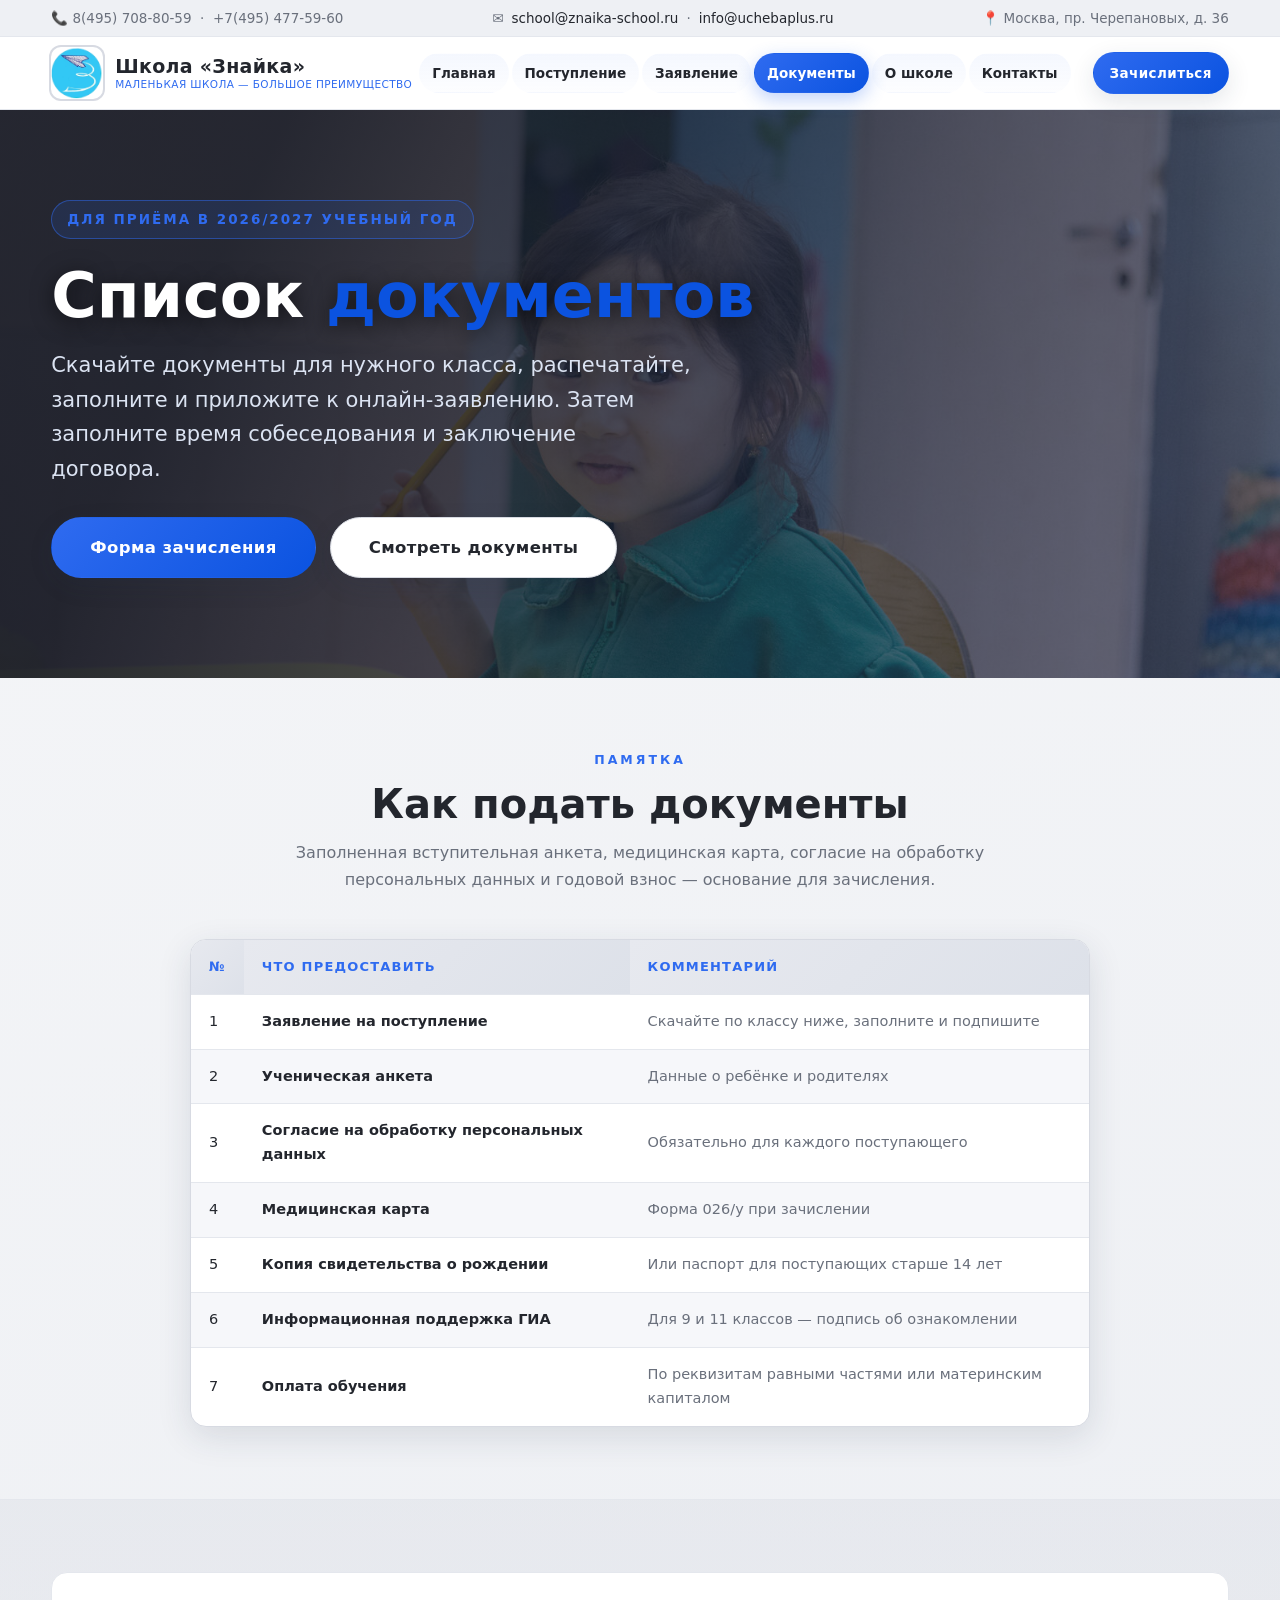
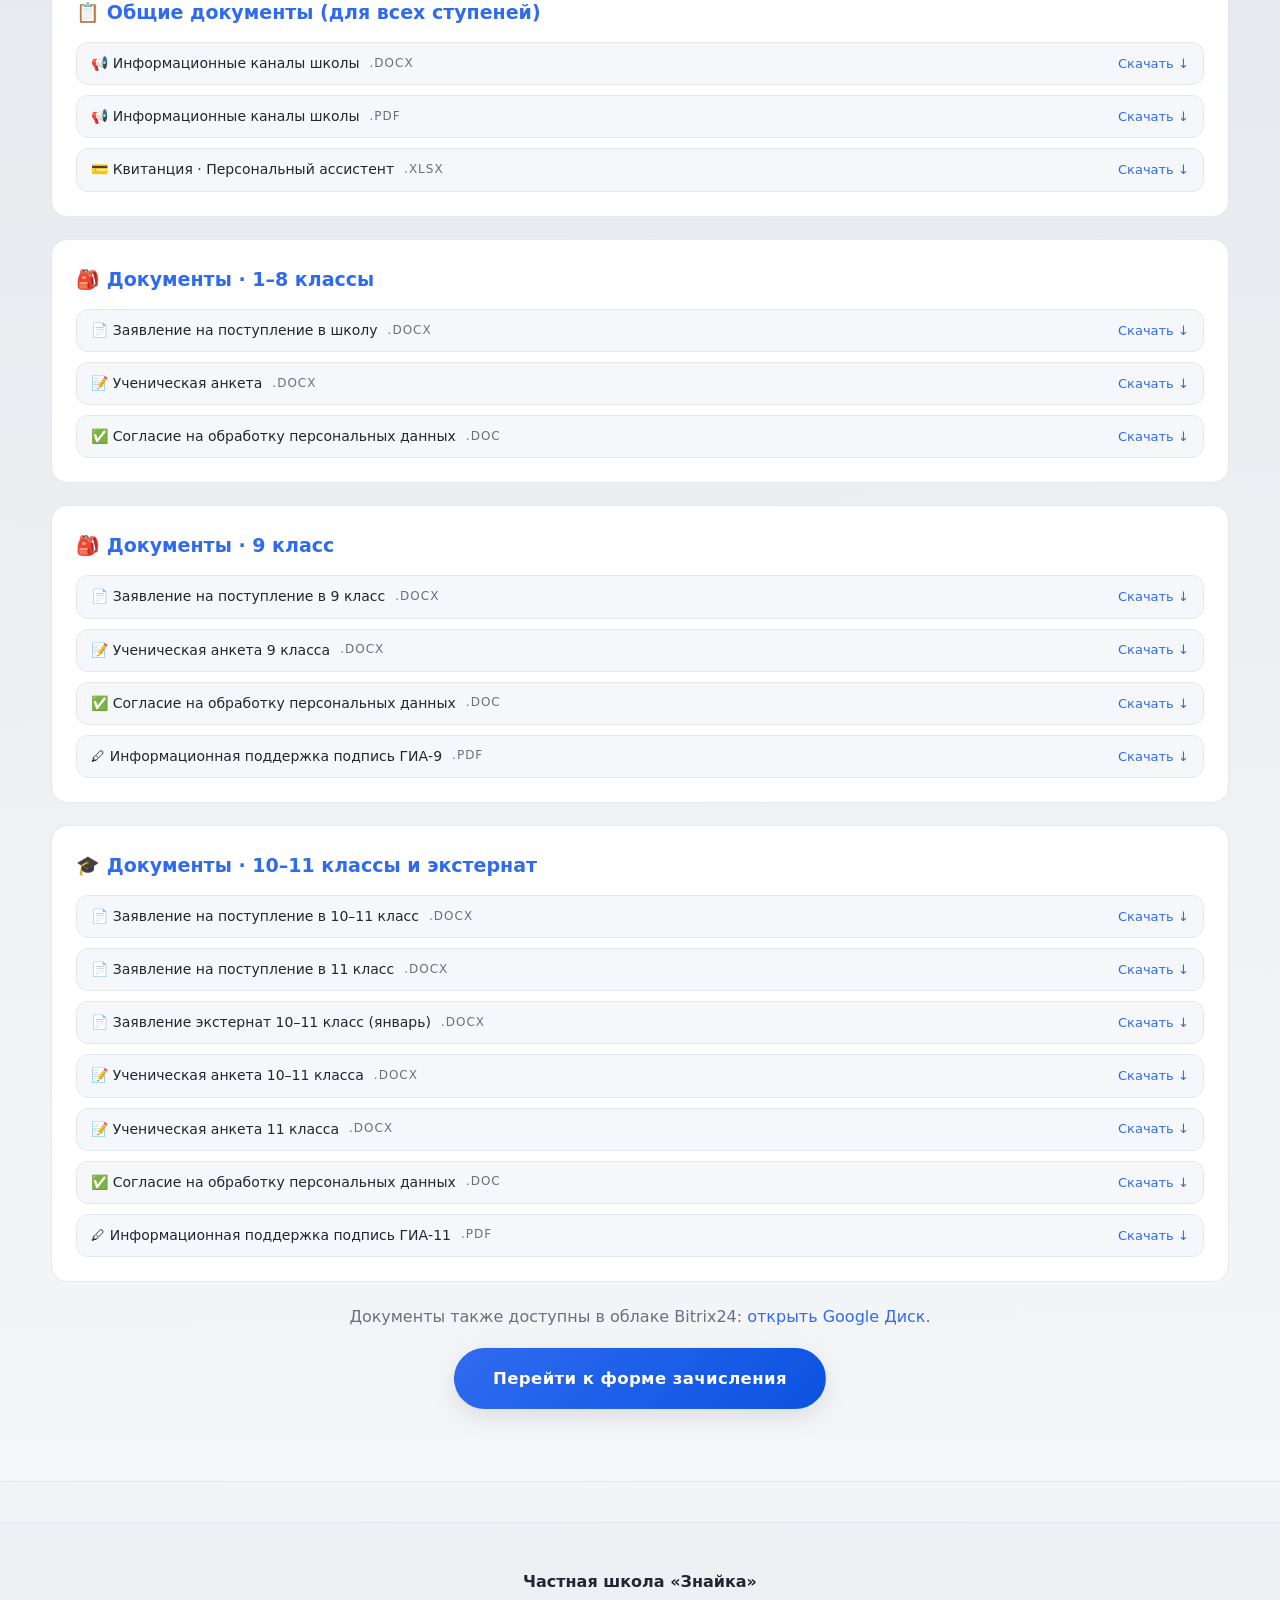
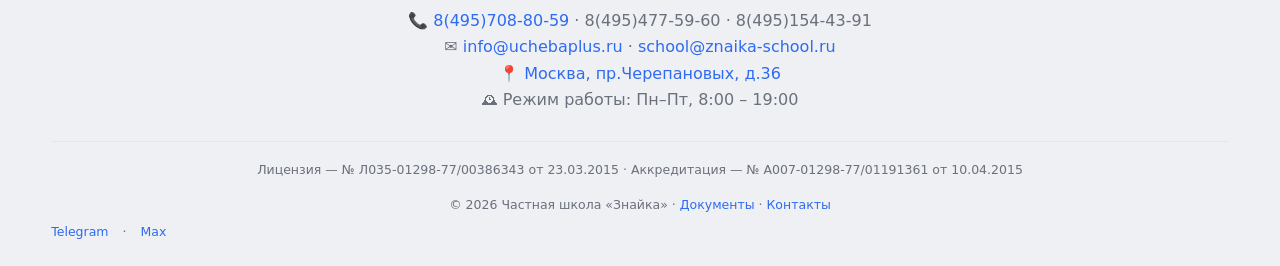
==== commit eb5ab285: "Шапка: однострочное меню с краткими названиями пунктов (Поступление/Заявление/Документы), убран двух" ====
--- a/dokumenty.html
+++ b/dokumenty.html
@@ -28,9 +28,9 @@
       <nav class="main-nav" id="mainNav">
         <ul class="nav-list">
           <li><a href="index.html">Главная</a></li>
-          <li><a href="postuplenie.html">Поступление в школу</a></li>
-          <li><a href="zayavlenie.html">Заявление на поступление в школу</a></li>
-          <li class="active"><a href="dokumenty.html">Список документов</a></li>
+          <li><a href="postuplenie.html">Поступление</a></li>
+          <li><a href="zayavlenie.html">Заявление</a></li>
+          <li class="active"><a href="dokumenty.html">Документы</a></li>
           <li><a href="o-shkole.html">О школе</a></li>
           <li><a href="kontakty.html">Контакты</a></li>
         </ul>
--- a/css/style.css
+++ b/css/style.css
@@ -402,7 +402,7 @@
   box-shadow: 0 6px 16px rgba(47, 107, 240, 0.28);
 }
 .steps b { display: block; font-size: 16.5px; margin-bottom: 4px; }
-.steps span { color: var(--muted); font-size: 14.5px; }
+.steps span { color: var(--muted); font-size: 14.5px; text-align: justify; }
 
 /* ---------- Вкладки / аккордеон jQuery UI (светлая стилизация) ---------- */
 .ui-tabs { background: transparent; border: none; padding: 0; border-radius: var(--radius); }
@@ -722,7 +722,6 @@
 .reveal { opacity: 0; transform: translateY(30px); transition: opacity 0.8s ease, transform 0.8s ease; }
 .reveal.show { opacity: 1; transform: none; }
 
-/* ---------- Адаптивность ---------- */
 @media (max-width: 980px) {
   .header-main { flex-wrap: wrap; }
   .main-nav { order: 3; width: 100%; margin: 4px 0 0; overflow-x: auto; scrollbar-width: none; flex: none; justify-content: flex-start; }
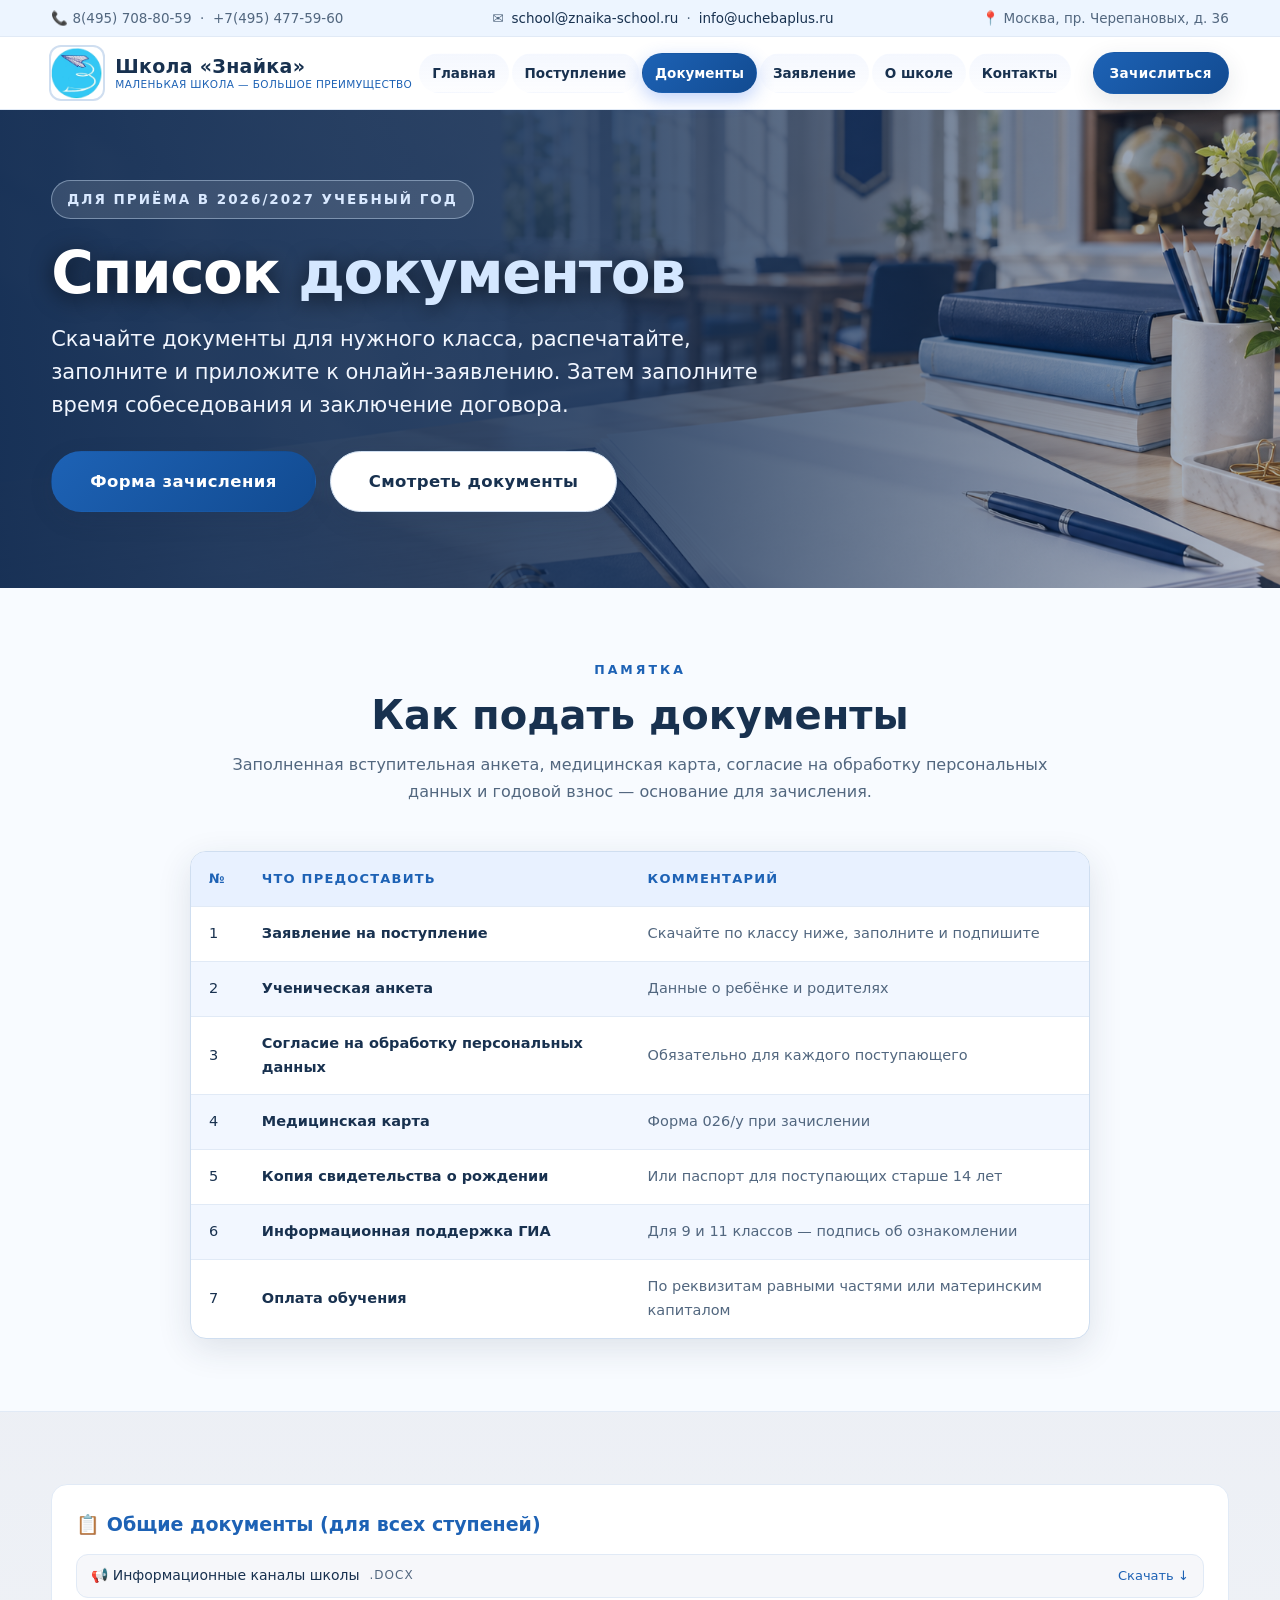
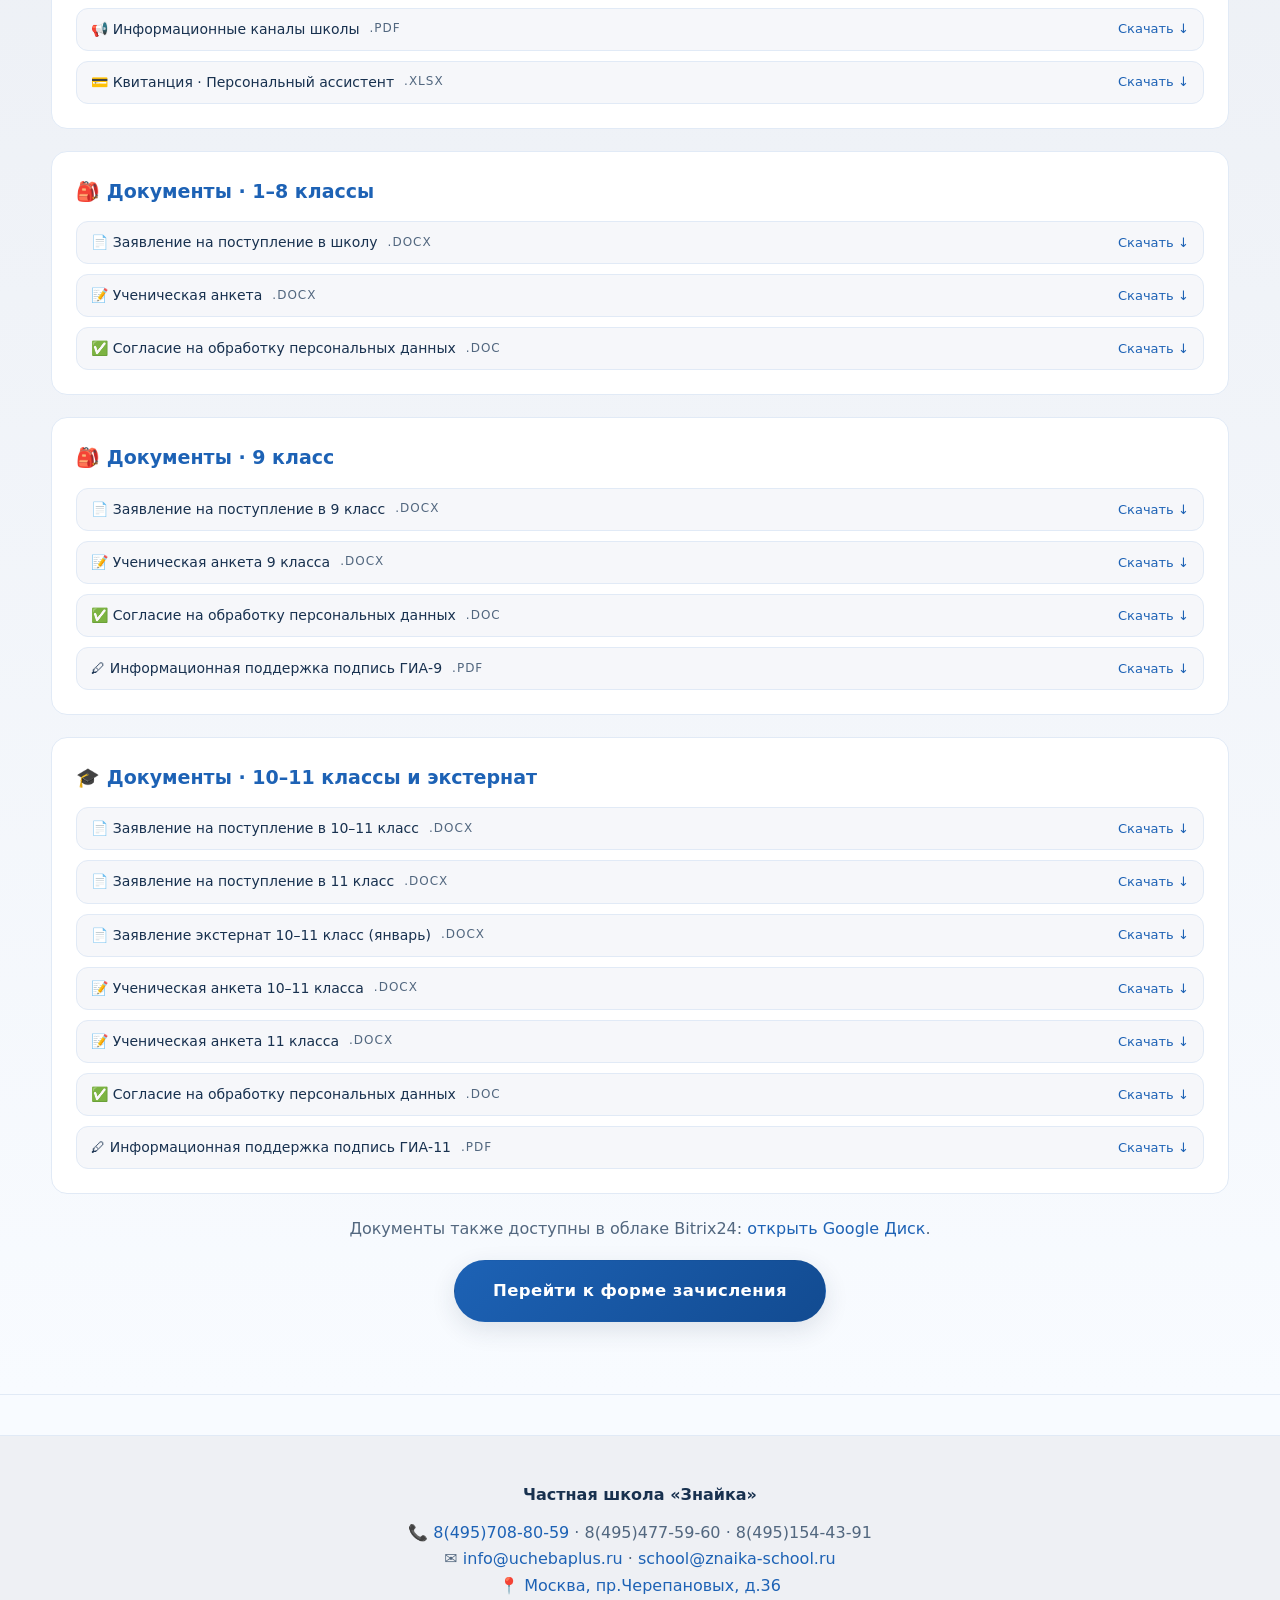
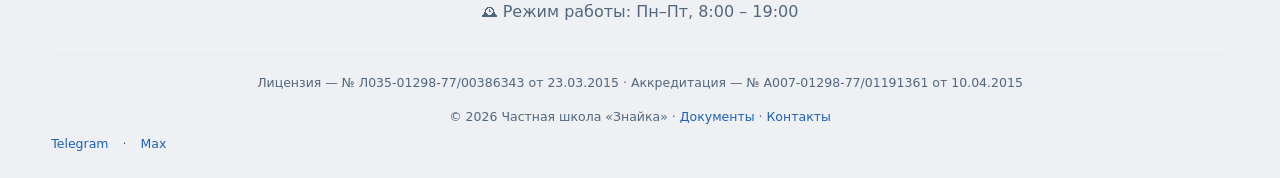
==== commit 303e5a78: "Update navigation and application wording" ====
--- a/dokumenty.html
+++ b/dokumenty.html
@@ -1,251 +1,251 @@
-<!DOCTYPE HTML PUBLIC "-//W3C//DTD HTML 4.01//EN" "http://www.w3.org/TR/html4/strict.dtd">
-<html lang="ru">
-<head>
-  <meta http-equiv="content-type" content="text/html; charset=utf-8">
-  <meta name="viewport" content="width=device-width, initial-scale=1.0">
-  <title>Список документов — Частная школа «Знайка»</title>
-  <link rel="stylesheet" href="css/jquery-ui.min.css">
-  <link rel="stylesheet" href="css/style.css">
-</head>
-<body>
-
-  <!-- Верхняя панель -->
-  <div class="topbar">
-    <div class="wrap">
-      <span class="tb-item">📞 8(495) 708-80-59 &nbsp;·&nbsp; +7(495) 477-59-60</span>
-      <span class="tb-item">✉ <a href="mailto:school@znaika-school.ru">school@znaika-school.ru</a> · <a href="mailto:info@uchebaplus.ru">info@uchebaplus.ru</a></span>
-      <span class="tb-item">📍 Москва, пр. Черепановых, д. 36</span>
-    </div>
-  </div>
-
-  <!-- Шапка -->
-  <header class="site-header" id="siteHeader">
-    <div class="wrap header-main">
-      <a class="logo" href="index.html" title="На главную">
-        <img src="img/01__.png" alt="Логотип Школы «Знайка»">
-        <span class="logo-text">Школа «Знайка»<small>Маленькая школа — большое преимущество</small></span>
-      </a>
-      <nav class="main-nav" id="mainNav">
-        <ul class="nav-list">
-          <li><a href="index.html">Главная</a></li>
-          <li><a href="postuplenie.html">Поступление</a></li>
-          <li><a href="zayavlenie.html">Заявление</a></li>
-          <li class="active"><a href="dokumenty.html">Документы</a></li>
-          <li><a href="o-shkole.html">О школе</a></li>
-          <li><a href="kontakty.html">Контакты</a></li>
-        </ul>
-      </nav>
-      <div class="header-cta">
-        <a href="zayavlenie.html" class="btn btn-accent btn-sm">Зачислиться</a>
-      </div>
-      <button class="nav-toggle" id="navToggle" aria-label="Открыть меню">☰</button>
-    </div>
-  </header>
-
-  <!-- Hero -->
-  <section class="hero" style="padding:90px 0 100px;">
-    <div class="hero-bg"></div>
-    <div class="wrap">
-      <span class="kicker">Для приёма в 2026/2027 учебный год</span>
-      <h1>Список <span class="hl">документов</span></h1>
-      <p class="lead">
-        Скачайте документы для нужного класса, распечатайте, заполните и приложите к онлайн-заявлению.
-        Затем заполните время собеседования и заключение договора.
-      </p>
-      <div class="hero-actions">
-        <a href="zayavlenie.html" class="btn btn-accent btn-lg">Форма зачисления</a>
-        <a href="#obshie" class="btn btn-outline btn-lg">Смотреть документы</a>
-      </div>
-    </div>
-  </section>
-
-  <!-- Памятка -->
-  <section>
-    <div class="wrap">
-      <div class="sec-head">
-        <span class="tag">Памятка</span>
-        <h2>Как подать документы</h2>
-        <p>Заполненная вступительная анкета, медицинская карта, согласие на обработку персональных данных и годовой взнос — основание для зачисления.</p>
-      </div>
-      <div style="max-width:900px; margin:0 auto;">
-        <div class="table-wrap">
-          <table class="price">
-            <thead>
-              <tr>
-                <th>№</th>
-                <th>Что предоставить</th>
-                <th class="dim">Комментарий</th>
-              </tr>
-            </thead>
-            <tbody>
-              <tr><td>1</td><td><strong>Заявление на поступление</strong></td><td class="dim">Скачайте по классу ниже, заполните и подпишите</td></tr>
-              <tr><td>2</td><td><strong>Ученическая анкета</strong></td><td class="dim">Данные о ребёнке и родителях</td></tr>
-              <tr><td>3</td><td><strong>Согласие на обработку персональных данных</strong></td><td class="dim">Обязательно для каждого поступающего</td></tr>
-              <tr><td>4</td><td><strong>Медицинская карта</strong></td><td class="dim">Форма 026/у при зачислении</td></tr>
-              <tr><td>5</td><td><strong>Копия свидетельства о рождении</strong></td><td class="dim">Или паспорт для поступающих старше 14 лет</td></tr>
-              <tr><td>6</td><td><strong>Информационная поддержка ГИА</strong></td><td class="dim">Для 9 и 11 классов — подпись об ознакомлении</td></tr>
-              <tr><td>7</td><td><strong>Оплата обучения</strong></td><td class="dim">По реквизитам равными частями или материнским капиталом</td></tr>
-            </tbody>
-          </table>
-        </div>
-      </div>
-    </div>
-  </section>
-
-  <!-- Документы к скачиванию -->
-  <section class="section-alt" id="obshie">
-    <div class="wrap">
-
-      <!-- Общие документы -->
-      <div class="doc-group">
-        <h3>📋 Общие документы (для всех ступеней)</h3>
-        <ul class="doc-list">
-          <li>
-            <a href="documents/%D0%98%D0%BD%D1%84%D0%BE%D1%80%D0%BC%D0%B0%D1%86%D0%B8%D0%BE%D0%BD%D0%BD%D1%8B%D0%B5_%D0%BA%D0%B0%D0%BD%D0%B0%D0%BB%D1%8B_%D1%88%D0%BA%D0%BE%D0%BB%D1%8B.docx">
-              📢 Информационные каналы школы <span class="ext">.docx</span> <span class="dl">Скачать ↓</span>
-            </a>
-          </li>
-          <li>
-            <a href="documents/%D0%98%D0%BD%D1%84%D0%BE%D1%80%D0%BC%D0%B0%D1%86%D0%B8%D0%BE%D0%BD%D0%BD%D1%8B%D0%B5_%D0%BA%D0%B0%D0%BD%D0%B0%D0%BB%D1%8B_%D1%88%D0%BA%D0%BE%D0%BB%D1%8B.pdf">
-              📢 Информационные каналы школы <span class="ext">.pdf</span> <span class="dl">Скачать ↓</span>
-            </a>
-          </li>
-          <li>
-            <a href="documents/%D0%9A%D0%B2%D0%B8%D1%82%D0%B0%D0%BD%D1%86%D0%B8%D1%8F.%D0%9F%D0%B5%D1%80%D1%81%D0%BE%D0%BD%D0%B0%D0%BB%D1%8C%D0%BD%D1%8B%D0%B9%20%D0%B0%D1%81%D1%81%D0%B8%D1%81%D1%82%D0%B5%D0%BD%D1%82..xlsx">
-              💳 Квитанция · Персональный ассистент <span class="ext">.xlsx</span> <span class="dl">Скачать ↓</span>
-            </a>
-          </li>
-        </ul>
-      </div>
-
-      <!-- 1-8 классы -->
-      <div class="doc-group">
-        <h3>🎒 Документы · 1–8 классы</h3>
-        <ul class="doc-list">
-          <li>
-            <a href="documents/%D0%94%D0%BE%D0%BA%D1%83%D0%BC%D0%B5%D0%BD%D1%82%D1%8B%20%D0%94%D1%80%D1%83%D0%B3%D0%B8%D0%B5%20%D0%BA%D0%BB%D0%B0%D1%81%D1%81%D1%8B/%D0%97%D0%B0%D1%8F%D0%B2%D0%BB%D0%B5%D0%BD%D0%B8%D0%B5%2026-27.docx">
-              📄 Заявление на поступление в школу <span class="ext">.docx</span> <span class="dl">Скачать ↓</span>
-            </a>
-          </li>
-          <li>
-            <a href="documents/%D0%94%D0%BE%D0%BA%D1%83%D0%BC%D0%B5%D0%BD%D1%82%D1%8B%20%D0%94%D1%80%D1%83%D0%B3%D0%B8%D0%B5%20%D0%BA%D0%BB%D0%B0%D1%81%D1%81%D1%8B/%D0%A3%D0%A7%D0%95%D0%9D%D0%98%D0%A7%D0%95%D0%A1%D0%9A%D0%90%D0%AF%20%D0%90%D0%9D%D0%9A%D0%95%D0%A2%D0%90_2026-27.docx">
-              📝 Ученическая анкета <span class="ext">.docx</span> <span class="dl">Скачать ↓</span>
-            </a>
-          </li>
-          <li>
-            <a href="documents/%D0%94%D0%BE%D0%BA%D1%83%D0%BC%D0%B5%D0%BD%D1%82%D1%8B%20%D0%94%D1%80%D1%83%D0%B3%D0%B8%D0%B5%20%D0%BA%D0%BB%D0%B0%D1%81%D1%81%D1%8B/%D0%A1%D0%BE%D0%B3%D0%BB%D0%B0%D1%81%D0%B8%D0%B5%20%D0%BD%D0%B0%20%D0%BE%D0%B1%D1%80.doc">
-              ✅ Согласие на обработку персональных данных <span class="ext">.doc</span> <span class="dl">Скачать ↓</span>
-            </a>
-          </li>
-        </ul>
-      </div>
-
-      <!-- 9 класс -->
-      <div class="doc-group">
-        <h3>🎒 Документы · 9 класс</h3>
-        <ul class="doc-list">
-          <li>
-            <a href="documents/%D0%94%D0%BE%D0%BA%D1%83%D0%BC%D0%B5%D0%BD%D1%82%D1%8B%209%20%D0%BA%D0%BB%D0%B0%D1%81%D1%81/%D0%97%D0%B0%D1%8F%D0%B2%D0%BB%D0%B5%D0%BD%D0%B8%D0%B5%209%20%D0%BA%D0%BB%D0%B0%D1%81%D1%81%2026-27.docx">
-              📄 Заявление на поступление в 9 класс <span class="ext">.docx</span> <span class="dl">Скачать ↓</span>
-            </a>
-          </li>
-          <li>
-            <a href="documents/%D0%94%D0%BE%D0%BA%D1%83%D0%BC%D0%B5%D0%BD%D1%82%D1%8B%209%20%D0%BA%D0%BB%D0%B0%D1%81%D1%81/%D0%A3%D0%A7%D0%95%D0%9D%D0%98%D0%A7%D0%95%D0%A1%D0%9A%D0%90%D0%AF%20%D0%90%D0%9D%D0%9A%D0%95%D0%A2%D0%90_9%20%D0%BA%D0%BB%D0%B0%D1%81%D1%81_2026-27.docx">
-              📝 Ученическая анкета 9 класса <span class="ext">.docx</span> <span class="dl">Скачать ↓</span>
-            </a>
-          </li>
-          <li>
-            <a href="documents/%D0%94%D0%BE%D0%BA%D1%83%D0%BC%D0%B5%D0%BD%D1%82%D1%8B%209%20%D0%BA%D0%BB%D0%B0%D1%81%D1%81/%D0%A1%D0%BE%D0%B3%D0%BB%D0%B0%D1%81%D0%B8%D0%B5%20%D0%BD%D0%B0%20%D0%BE%D0%B1%D1%80.doc">
-              ✅ Согласие на обработку персональных данных <span class="ext">.doc</span> <span class="dl">Скачать ↓</span>
-            </a>
-          </li>
-          <li>
-            <a href="documents/%D0%94%D0%BE%D0%BA%D1%83%D0%BC%D0%B5%D0%BD%D1%82%D1%8B%209%20%D0%BA%D0%BB%D0%B0%D1%81%D1%81/%D0%98%D0%BD%D1%84_%D0%BF%D0%BE%D0%B4_%D0%BF%D0%BE%D0%B4%D0%BF%D0%B8%D1%81%D1%8C_%D0%93%D0%98%D0%90-9_26-27.pdf">
-              🖊 Информационная поддержка подпись ГИА-9 <span class="ext">.pdf</span> <span class="dl">Скачать ↓</span>
-            </a>
-          </li>
-        </ul>
-      </div>
-
-      <!-- 10-11 классы -->
-      <div class="doc-group">
-        <h3>🎓 Документы · 10–11 классы и экстернат</h3>
-        <ul class="doc-list">
-          <li>
-            <a href="documents/%D0%94%D0%BE%D0%BA%D1%83%D0%BC%D0%B5%D0%BD%D1%82%D1%8B%2011%20%D0%BA%D0%BB%D0%B0%D1%81%D1%81/%D0%97%D0%B0%D1%8F%D0%B2%D0%BB%D0%B5%D0%BD%D0%B8%D0%B5%2010-11%20%D0%BA%D0%BB%D0%B0%D1%81%D1%81%2026-27.docx">
-              📄 Заявление на поступление в 10–11 класс <span class="ext">.docx</span> <span class="dl">Скачать ↓</span>
-            </a>
-          </li>
-          <li>
-            <a href="documents/%D0%94%D0%BE%D0%BA%D1%83%D0%BC%D0%B5%D0%BD%D1%82%D1%8B%2011%20%D0%BA%D0%BB%D0%B0%D1%81%D1%81/%D0%97%D0%B0%D1%8F%D0%B2%D0%BB%D0%B5%D0%BD%D0%B8%D0%B5%2011%20%D0%BA%D0%BB%D0%B0%D1%81%D1%81%2026-27.docx">
-              📄 Заявление на поступление в 11 класс <span class="ext">.docx</span> <span class="dl">Скачать ↓</span>
-            </a>
-          </li>
-          <li>
-            <a href="documents/%D0%94%D0%BE%D0%BA%D1%83%D0%BC%D0%B5%D0%BD%D1%82%D1%8B%2011%20%D0%BA%D0%BB%D0%B0%D1%81%D1%81/%D0%97%D0%B0%D1%8F%D0%B2%D0%BB%D0%B5%D0%BD%D0%B8%D0%B5%20%D1%8D%D0%BA%D1%81%D1%82%D0%B5%D1%80%D0%BD%D0%B0%D1%82%2010-11%20%D0%BA%D0%BB%20%20%D0%97%D0%BD%D0%B0%D0%B9%D0%BA%D0%B0%20-%20%D1%8F%D0%BD%D0%B2%D0%B0%D1%80%D1%8C.docx">
-              📄 Заявление экстернат 10–11 класс (январь) <span class="ext">.docx</span> <span class="dl">Скачать ↓</span>
-            </a>
-          </li>
-          <li>
-            <a href="documents/%D0%94%D0%BE%D0%BA%D1%83%D0%BC%D0%B5%D0%BD%D1%82%D1%8B%2011%20%D0%BA%D0%BB%D0%B0%D1%81%D1%81/%D0%A3%D0%A7%D0%95%D0%9D%D0%98%D0%A7%D0%95%D0%A1%D0%9A%D0%90%D0%AF%20%D0%90%D0%9D%D0%9A%D0%95%D0%A2%D0%90_10-11%20%D0%BA%D0%BB%D0%B0%D1%81%D1%81_2026-27.docx">
-              📝 Ученическая анкета 10–11 класса <span class="ext">.docx</span> <span class="dl">Скачать ↓</span>
-            </a>
-          </li>
-          <li>
-            <a href="documents/%D0%94%D0%BE%D0%BA%D1%83%D0%BC%D0%B5%D0%BD%D1%82%D1%8B%2011%20%D0%BA%D0%BB%D0%B0%D1%81%D1%81/%D0%A3%D0%A7%D0%95%D0%9D%D0%98%D0%A7%D0%95%D0%A1%D0%9A%D0%90%D0%AF%20%D0%90%D0%9D%D0%9A%D0%95%D0%A2%D0%90_11%20%D0%BA%D0%BB%D0%B0%D1%81%D1%81_2026-27.docx">
-              📝 Ученическая анкета 11 класса <span class="ext">.docx</span> <span class="dl">Скачать ↓</span>
-            </a>
-          </li>
-          <li>
-            <a href="documents/%D0%94%D0%BE%D0%BA%D1%83%D0%BC%D0%B5%D0%BD%D1%82%D1%8B%2011%20%D0%BA%D0%BB%D0%B0%D1%81%D1%81/%D0%A1%D0%BE%D0%B3%D0%BB%D0%B0%D1%81%D0%B8%D0%B5%20%D0%BD%D0%B0%20%D0%BE%D0%B1%D1%80.doc">
-              ✅ Согласие на обработку персональных данных <span class="ext">.doc</span> <span class="dl">Скачать ↓</span>
-            </a>
-          </li>
-          <li>
-            <a href="documents/%D0%94%D0%BE%D0%BA%D1%83%D0%BC%D0%B5%D0%BD%D1%82%D1%8B%2011%20%D0%BA%D0%BB%D0%B0%D1%81%D1%81/%D0%98%D0%BD%D1%84_%D0%BF%D0%BE%D0%B4_%D0%BF%D0%BE%D0%B4%D0%BF%D0%B8%D1%81%D1%8C_%D0%93%D0%98%D0%90-11_26-27%20(1).pdf">
-              🖊 Информационная поддержка подпись ГИА-11 <span class="ext">.pdf</span> <span class="dl">Скачать ↓</span>
-            </a>
-          </li>
-        </ul>
-      </div>
-
-      <div style="text-align:center; margin-top:10px;">
-        <p style="color:var(--muted); margin-bottom:18px;">
-          Документы также доступны в облаке Bitrix24:
-          <a href="https://drive.google.com/drive/folders/1d4S72CVjXWo4HyaDXKHHdLmr58Iu7i8b" target="_blank" rel="noopener">открыть Google Диск</a>.
-        </p>
-        <a href="zayavlenie.html" class="btn btn-accent btn-lg">Перейти к форме зачисления</a>
-      </div>
-    </div>
-  </section>
-
-  <!-- Подвал -->
-  <footer class="site-footer">
-    <div class="wrap">
-
-      <div class="footer-grid footer-grid--center" itemscope itemtype="http://schema.org/Organization">
-        <div class="footer-contacts">
-          <h4><span itemprop="name">Частная школа «Знайка»</span></h4>
-          <p>&#128222; <a href="tel:+74957088059" class="copy-phone" title="Нажмите, чтобы скопировать">8(495)708-80-59</a> &middot; 8(495)477-59-60 &middot; 8(495)154-43-91</p>
-          <p>&#9993; <a href="mailto:info@uchebaplus.ru">info@uchebaplus.ru</a> &middot; <a href="mailto:school@znaika-school.ru">school@znaika-school.ru</a></p>
-          <p>&#128205; <a class="map-link" href="https://yandex.ru/maps/?text=%D0%9C%D0%BE%D1%81%D0%BA%D0%B2%D0%B0%2C%20%D0%BF%D1%80.%D0%A7%D0%B5%D1%80%D0%B5%D0%BF%D0%B0%D0%BD%D0%BE%D0%B2%D1%8B%D1%85%2C%20%D0%B436" target="_blank" rel="noopener" title="Открыть на Яндекс Картах">Москва, пр.Черепановых, д.36</a></p>
-          <p>&#128368; Режим работы: Пн&ndash;Пт, 8:00 &ndash; 19:00</p>
-        </div>
-      </div>
-      <div class="footer-note">
-        <span>Лицензия &mdash; № Л035-01298-77/00386343 от 23.03.2015 &middot; Аккредитация &mdash; № А007-01298-77/01191361 от 10.04.2015</span>
-        <span class="footer-copy">&copy; 2026 Частная школа «Знайка» &middot; <a href="dokumenty.html">Документы</a> &middot; <a href="kontakty.html">Контакты</a></span>
-        <span class="footer-social"><a href="https://t.me/school_znaika" target="_blank" rel="noopener" title="Телеграм-канал">Telegram</a> &middot; <a href="https://max.ru/join/j9GE8FQjK9YfW0T2uX1gOa6Np3lDcV7mS4hZrBvPnM2" target="_blank" rel="noopener" title="Мы в MAX">Max</a></span>
-      </div>
-    </div>
-  </footer>
-
-  <script src="js/jquery-3.7.1.min.js"></script>
-  <script src="js/jquery-ui.min.js"></script>
-  <button class="btn-to-top" id="toTop" title="Наверх" aria-label="Наверх">&#8593;</button>
-
-  
-
-  <script src="js/script.js"></script>
-</body>
+<!DOCTYPE HTML PUBLIC "-//W3C//DTD HTML 4.01//EN" "http://www.w3.org/TR/html4/strict.dtd">
+<html lang="ru">
+<head>
+  <meta http-equiv="content-type" content="text/html; charset=utf-8">
+  <meta name="viewport" content="width=device-width, initial-scale=1.0">
+  <title>Список документов — Частная школа «Знайка»</title>
+  <link rel="stylesheet" href="css/jquery-ui.min.css">
+  <link rel="stylesheet" href="css/style.css?v=20261021">
+</head>
+<body class="page-documents">
+
+  <!-- Верхняя панель -->
+  <div class="topbar">
+    <div class="wrap">
+      <span class="tb-item">📞 8(495) 708-80-59 &nbsp;·&nbsp; +7(495) 477-59-60</span>
+      <span class="tb-item">✉ <a href="mailto:school@znaika-school.ru">school@znaika-school.ru</a> · <a href="mailto:info@uchebaplus.ru">info@uchebaplus.ru</a></span>
+      <span class="tb-item">📍 Москва, пр. Черепановых, д. 36</span>
+    </div>
+  </div>
+
+  <!-- Шапка -->
+  <header class="site-header" id="siteHeader">
+    <div class="wrap header-main">
+      <a class="logo" href="index.html" title="На главную">
+        <img src="img/01__.png" alt="Логотип Школы «Знайка»">
+        <span class="logo-text">Школа «Знайка»<small>Маленькая школа — большое преимущество</small></span>
+      </a>
+      <nav class="main-nav" id="mainNav">
+        <ul class="nav-list">
+          <li><a href="index.html">Главная</a></li>
+          <li><a href="postuplenie.html">Поступление</a></li>
+          <li class="active"><a href="dokumenty.html">Документы</a></li>
+          <li><a href="zayavlenie.html">Заявление</a></li>
+          <li><a href="o-shkole.html">О школе</a></li>
+          <li><a href="kontakty.html">Контакты</a></li>
+        </ul>
+      </nav>
+      <div class="header-cta">
+        <a href="zayavlenie.html" class="btn btn-accent btn-sm">Зачислиться</a>
+      </div>
+      <button class="nav-toggle" id="navToggle" aria-label="Открыть меню">☰</button>
+    </div>
+  </header>
+
+  <!-- Hero -->
+  <section class="hero" style="padding:90px 0 100px;">
+    <div class="hero-bg"></div>
+    <div class="wrap">
+      <span class="kicker">Для приёма в 2026/2027 учебный год</span>
+      <h1>Список <span class="hl">документов</span></h1>
+      <p class="lead">
+        Скачайте документы для нужного класса, распечатайте, заполните и приложите к онлайн-заявлению.
+        Затем заполните время собеседования и заключение договора.
+      </p>
+      <div class="hero-actions">
+        <a href="zayavlenie.html" class="btn btn-accent btn-lg">Форма зачисления</a>
+        <a href="#obshie" class="btn btn-outline btn-lg">Смотреть документы</a>
+      </div>
+    </div>
+  </section>
+
+  <!-- Памятка -->
+  <section>
+    <div class="wrap">
+      <div class="sec-head">
+        <span class="tag">Памятка</span>
+        <h2>Как подать документы</h2>
+        <p>Заполненная вступительная анкета, медицинская карта, согласие на обработку персональных данных и годовой взнос — основание для зачисления.</p>
+      </div>
+      <div style="max-width:900px; margin:0 auto;">
+        <div class="table-wrap">
+          <table class="price">
+            <thead>
+              <tr>
+                <th>№</th>
+                <th>Что предоставить</th>
+                <th class="dim">Комментарий</th>
+              </tr>
+            </thead>
+            <tbody>
+              <tr><td>1</td><td><strong>Заявление на поступление</strong></td><td class="dim">Скачайте по классу ниже, заполните и подпишите</td></tr>
+              <tr><td>2</td><td><strong>Ученическая анкета</strong></td><td class="dim">Данные о ребёнке и родителях</td></tr>
+              <tr><td>3</td><td><strong>Согласие на обработку персональных данных</strong></td><td class="dim">Обязательно для каждого поступающего</td></tr>
+              <tr><td>4</td><td><strong>Медицинская карта</strong></td><td class="dim">Форма 026/у при зачислении</td></tr>
+              <tr><td>5</td><td><strong>Копия свидетельства о рождении</strong></td><td class="dim">Или паспорт для поступающих старше 14 лет</td></tr>
+              <tr><td>6</td><td><strong>Информационная поддержка ГИА</strong></td><td class="dim">Для 9 и 11 классов — подпись об ознакомлении</td></tr>
+              <tr><td>7</td><td><strong>Оплата обучения</strong></td><td class="dim">По реквизитам равными частями или материнским капиталом</td></tr>
+            </tbody>
+          </table>
+        </div>
+      </div>
+    </div>
+  </section>
+
+  <!-- Документы к скачиванию -->
+  <section class="section-alt" id="obshie">
+    <div class="wrap">
+
+      <!-- Общие документы -->
+      <div class="doc-group">
+        <h3>📋 Общие документы (для всех ступеней)</h3>
+        <ul class="doc-list">
+          <li>
+            <a href="documents/%D0%98%D0%BD%D1%84%D0%BE%D1%80%D0%BC%D0%B0%D1%86%D0%B8%D0%BE%D0%BD%D0%BD%D1%8B%D0%B5_%D0%BA%D0%B0%D0%BD%D0%B0%D0%BB%D1%8B_%D1%88%D0%BA%D0%BE%D0%BB%D1%8B.docx">
+              📢 Информационные каналы школы <span class="ext">.docx</span> <span class="dl">Скачать ↓</span>
+            </a>
+          </li>
+          <li>
+            <a href="documents/%D0%98%D0%BD%D1%84%D0%BE%D1%80%D0%BC%D0%B0%D1%86%D0%B8%D0%BE%D0%BD%D0%BD%D1%8B%D0%B5_%D0%BA%D0%B0%D0%BD%D0%B0%D0%BB%D1%8B_%D1%88%D0%BA%D0%BE%D0%BB%D1%8B.pdf">
+              📢 Информационные каналы школы <span class="ext">.pdf</span> <span class="dl">Скачать ↓</span>
+            </a>
+          </li>
+          <li>
+            <a href="documents/%D0%9A%D0%B2%D0%B8%D1%82%D0%B0%D0%BD%D1%86%D0%B8%D1%8F.%D0%9F%D0%B5%D1%80%D1%81%D0%BE%D0%BD%D0%B0%D0%BB%D1%8C%D0%BD%D1%8B%D0%B9%20%D0%B0%D1%81%D1%81%D0%B8%D1%81%D1%82%D0%B5%D0%BD%D1%82..xlsx">
+              💳 Квитанция · Персональный ассистент <span class="ext">.xlsx</span> <span class="dl">Скачать ↓</span>
+            </a>
+          </li>
+        </ul>
+      </div>
+
+      <!-- 1-8 классы -->
+      <div class="doc-group">
+        <h3>🎒 Документы · 1–8 классы</h3>
+        <ul class="doc-list">
+          <li>
+            <a href="documents/%D0%94%D0%BE%D0%BA%D1%83%D0%BC%D0%B5%D0%BD%D1%82%D1%8B%20%D0%94%D1%80%D1%83%D0%B3%D0%B8%D0%B5%20%D0%BA%D0%BB%D0%B0%D1%81%D1%81%D1%8B/%D0%97%D0%B0%D1%8F%D0%B2%D0%BB%D0%B5%D0%BD%D0%B8%D0%B5%2026-27.docx">
+              📄 Заявление на поступление в школу <span class="ext">.docx</span> <span class="dl">Скачать ↓</span>
+            </a>
+          </li>
+          <li>
+            <a href="documents/%D0%94%D0%BE%D0%BA%D1%83%D0%BC%D0%B5%D0%BD%D1%82%D1%8B%20%D0%94%D1%80%D1%83%D0%B3%D0%B8%D0%B5%20%D0%BA%D0%BB%D0%B0%D1%81%D1%81%D1%8B/%D0%A3%D0%A7%D0%95%D0%9D%D0%98%D0%A7%D0%95%D0%A1%D0%9A%D0%90%D0%AF%20%D0%90%D0%9D%D0%9A%D0%95%D0%A2%D0%90_2026-27.docx">
+              📝 Ученическая анкета <span class="ext">.docx</span> <span class="dl">Скачать ↓</span>
+            </a>
+          </li>
+          <li>
+            <a href="documents/%D0%94%D0%BE%D0%BA%D1%83%D0%BC%D0%B5%D0%BD%D1%82%D1%8B%20%D0%94%D1%80%D1%83%D0%B3%D0%B8%D0%B5%20%D0%BA%D0%BB%D0%B0%D1%81%D1%81%D1%8B/%D0%A1%D0%BE%D0%B3%D0%BB%D0%B0%D1%81%D0%B8%D0%B5%20%D0%BD%D0%B0%20%D0%BE%D0%B1%D1%80.doc">
+              ✅ Согласие на обработку персональных данных <span class="ext">.doc</span> <span class="dl">Скачать ↓</span>
+            </a>
+          </li>
+        </ul>
+      </div>
+
+      <!-- 9 класс -->
+      <div class="doc-group">
+        <h3>🎒 Документы · 9 класс</h3>
+        <ul class="doc-list">
+          <li>
+            <a href="documents/%D0%94%D0%BE%D0%BA%D1%83%D0%BC%D0%B5%D0%BD%D1%82%D1%8B%209%20%D0%BA%D0%BB%D0%B0%D1%81%D1%81/%D0%97%D0%B0%D1%8F%D0%B2%D0%BB%D0%B5%D0%BD%D0%B8%D0%B5%209%20%D0%BA%D0%BB%D0%B0%D1%81%D1%81%2026-27.docx">
+              📄 Заявление на поступление в 9 класс <span class="ext">.docx</span> <span class="dl">Скачать ↓</span>
+            </a>
+          </li>
+          <li>
+            <a href="documents/%D0%94%D0%BE%D0%BA%D1%83%D0%BC%D0%B5%D0%BD%D1%82%D1%8B%209%20%D0%BA%D0%BB%D0%B0%D1%81%D1%81/%D0%A3%D0%A7%D0%95%D0%9D%D0%98%D0%A7%D0%95%D0%A1%D0%9A%D0%90%D0%AF%20%D0%90%D0%9D%D0%9A%D0%95%D0%A2%D0%90_9%20%D0%BA%D0%BB%D0%B0%D1%81%D1%81_2026-27.docx">
+              📝 Ученическая анкета 9 класса <span class="ext">.docx</span> <span class="dl">Скачать ↓</span>
+            </a>
+          </li>
+          <li>
+            <a href="documents/%D0%94%D0%BE%D0%BA%D1%83%D0%BC%D0%B5%D0%BD%D1%82%D1%8B%209%20%D0%BA%D0%BB%D0%B0%D1%81%D1%81/%D0%A1%D0%BE%D0%B3%D0%BB%D0%B0%D1%81%D0%B8%D0%B5%20%D0%BD%D0%B0%20%D0%BE%D0%B1%D1%80.doc">
+              ✅ Согласие на обработку персональных данных <span class="ext">.doc</span> <span class="dl">Скачать ↓</span>
+            </a>
+          </li>
+          <li>
+            <a href="documents/%D0%94%D0%BE%D0%BA%D1%83%D0%BC%D0%B5%D0%BD%D1%82%D1%8B%209%20%D0%BA%D0%BB%D0%B0%D1%81%D1%81/%D0%98%D0%BD%D1%84_%D0%BF%D0%BE%D0%B4_%D0%BF%D0%BE%D0%B4%D0%BF%D0%B8%D1%81%D1%8C_%D0%93%D0%98%D0%90-9_26-27.pdf">
+              🖊 Информационная поддержка подпись ГИА-9 <span class="ext">.pdf</span> <span class="dl">Скачать ↓</span>
+            </a>
+          </li>
+        </ul>
+      </div>
+
+      <!-- 10-11 классы -->
+      <div class="doc-group">
+        <h3>🎓 Документы · 10–11 классы и экстернат</h3>
+        <ul class="doc-list">
+          <li>
+            <a href="documents/%D0%94%D0%BE%D0%BA%D1%83%D0%BC%D0%B5%D0%BD%D1%82%D1%8B%2011%20%D0%BA%D0%BB%D0%B0%D1%81%D1%81/%D0%97%D0%B0%D1%8F%D0%B2%D0%BB%D0%B5%D0%BD%D0%B8%D0%B5%2010-11%20%D0%BA%D0%BB%D0%B0%D1%81%D1%81%2026-27.docx">
+              📄 Заявление на поступление в 10–11 класс <span class="ext">.docx</span> <span class="dl">Скачать ↓</span>
+            </a>
+          </li>
+          <li>
+            <a href="documents/%D0%94%D0%BE%D0%BA%D1%83%D0%BC%D0%B5%D0%BD%D1%82%D1%8B%2011%20%D0%BA%D0%BB%D0%B0%D1%81%D1%81/%D0%97%D0%B0%D1%8F%D0%B2%D0%BB%D0%B5%D0%BD%D0%B8%D0%B5%2011%20%D0%BA%D0%BB%D0%B0%D1%81%D1%81%2026-27.docx">
+              📄 Заявление на поступление в 11 класс <span class="ext">.docx</span> <span class="dl">Скачать ↓</span>
+            </a>
+          </li>
+          <li>
+            <a href="documents/%D0%94%D0%BE%D0%BA%D1%83%D0%BC%D0%B5%D0%BD%D1%82%D1%8B%2011%20%D0%BA%D0%BB%D0%B0%D1%81%D1%81/%D0%97%D0%B0%D1%8F%D0%B2%D0%BB%D0%B5%D0%BD%D0%B8%D0%B5%20%D1%8D%D0%BA%D1%81%D1%82%D0%B5%D1%80%D0%BD%D0%B0%D1%82%2010-11%20%D0%BA%D0%BB%20%20%D0%97%D0%BD%D0%B0%D0%B9%D0%BA%D0%B0%20-%20%D1%8F%D0%BD%D0%B2%D0%B0%D1%80%D1%8C.docx">
+              📄 Заявление экстернат 10–11 класс (январь) <span class="ext">.docx</span> <span class="dl">Скачать ↓</span>
+            </a>
+          </li>
+          <li>
+            <a href="documents/%D0%94%D0%BE%D0%BA%D1%83%D0%BC%D0%B5%D0%BD%D1%82%D1%8B%2011%20%D0%BA%D0%BB%D0%B0%D1%81%D1%81/%D0%A3%D0%A7%D0%95%D0%9D%D0%98%D0%A7%D0%95%D0%A1%D0%9A%D0%90%D0%AF%20%D0%90%D0%9D%D0%9A%D0%95%D0%A2%D0%90_10-11%20%D0%BA%D0%BB%D0%B0%D1%81%D1%81_2026-27.docx">
+              📝 Ученическая анкета 10–11 класса <span class="ext">.docx</span> <span class="dl">Скачать ↓</span>
+            </a>
+          </li>
+          <li>
+            <a href="documents/%D0%94%D0%BE%D0%BA%D1%83%D0%BC%D0%B5%D0%BD%D1%82%D1%8B%2011%20%D0%BA%D0%BB%D0%B0%D1%81%D1%81/%D0%A3%D0%A7%D0%95%D0%9D%D0%98%D0%A7%D0%95%D0%A1%D0%9A%D0%90%D0%AF%20%D0%90%D0%9D%D0%9A%D0%95%D0%A2%D0%90_11%20%D0%BA%D0%BB%D0%B0%D1%81%D1%81_2026-27.docx">
+              📝 Ученическая анкета 11 класса <span class="ext">.docx</span> <span class="dl">Скачать ↓</span>
+            </a>
+          </li>
+          <li>
+            <a href="documents/%D0%94%D0%BE%D0%BA%D1%83%D0%BC%D0%B5%D0%BD%D1%82%D1%8B%2011%20%D0%BA%D0%BB%D0%B0%D1%81%D1%81/%D0%A1%D0%BE%D0%B3%D0%BB%D0%B0%D1%81%D0%B8%D0%B5%20%D0%BD%D0%B0%20%D0%BE%D0%B1%D1%80.doc">
+              ✅ Согласие на обработку персональных данных <span class="ext">.doc</span> <span class="dl">Скачать ↓</span>
+            </a>
+          </li>
+          <li>
+            <a href="documents/%D0%94%D0%BE%D0%BA%D1%83%D0%BC%D0%B5%D0%BD%D1%82%D1%8B%2011%20%D0%BA%D0%BB%D0%B0%D1%81%D1%81/%D0%98%D0%BD%D1%84_%D0%BF%D0%BE%D0%B4_%D0%BF%D0%BE%D0%B4%D0%BF%D0%B8%D1%81%D1%8C_%D0%93%D0%98%D0%90-11_26-27%20(1).pdf">
+              🖊 Информационная поддержка подпись ГИА-11 <span class="ext">.pdf</span> <span class="dl">Скачать ↓</span>
+            </a>
+          </li>
+        </ul>
+      </div>
+
+      <div style="text-align:center; margin-top:10px;">
+        <p style="color:var(--muted); margin-bottom:18px;">
+          Документы также доступны в облаке Bitrix24:
+          <a href="https://drive.google.com/drive/folders/1d4S72CVjXWo4HyaDXKHHdLmr58Iu7i8b" target="_blank" rel="noopener">открыть Google Диск</a>.
+        </p>
+        <a href="zayavlenie.html" class="btn btn-accent btn-lg">Перейти к форме зачисления</a>
+      </div>
+    </div>
+  </section>
+
+  <!-- Подвал -->
+  <footer class="site-footer">
+    <div class="wrap">
+
+      <div class="footer-grid footer-grid--center" itemscope itemtype="http://schema.org/Organization">
+        <div class="footer-contacts">
+          <h4><span itemprop="name">Частная школа «Знайка»</span></h4>
+          <p>&#128222; <a href="tel:+74957088059" class="copy-phone" title="Нажмите, чтобы скопировать">8(495)708-80-59</a> &middot; 8(495)477-59-60 &middot; 8(495)154-43-91</p>
+          <p>&#9993; <a href="mailto:info@uchebaplus.ru">info@uchebaplus.ru</a> &middot; <a href="mailto:school@znaika-school.ru">school@znaika-school.ru</a></p>
+          <p>&#128205; <a class="map-link" href="https://yandex.ru/maps/?text=%D0%9C%D0%BE%D1%81%D0%BA%D0%B2%D0%B0%2C%20%D0%BF%D1%80.%D0%A7%D0%B5%D1%80%D0%B5%D0%BF%D0%B0%D0%BD%D0%BE%D0%B2%D1%8B%D1%85%2C%20%D0%B436" target="_blank" rel="noopener" title="Открыть на Яндекс Картах">Москва, пр.Черепановых, д.36</a></p>
+          <p>&#128368; Режим работы: Пн&ndash;Пт, 8:00 &ndash; 19:00</p>
+        </div>
+      </div>
+      <div class="footer-note">
+        <span>Лицензия &mdash; № Л035-01298-77/00386343 от 23.03.2015 &middot; Аккредитация &mdash; № А007-01298-77/01191361 от 10.04.2015</span>
+        <span class="footer-copy">&copy; 2026 Частная школа «Знайка» &middot; <a href="dokumenty.html">Документы</a> &middot; <a href="kontakty.html">Контакты</a></span>
+        <span class="footer-social"><a href="https://t.me/school_znaika" target="_blank" rel="noopener" title="Телеграм-канал">Telegram</a> &middot; <a href="https://max.ru/join/j9GE8FQjK9YfW0T2uX1gOa6Np3lDcV7mS4hZrBvPnM2" target="_blank" rel="noopener" title="Мы в MAX">Max</a></span>
+      </div>
+    </div>
+  </footer>
+
+  <script src="js/jquery-3.7.1.min.js"></script>
+  <script src="js/jquery-ui.min.js"></script>
+  <button class="btn-to-top" id="toTop" title="Наверх" aria-label="Наверх">&#8593;</button>
+
+  
+
+  <script src="js/script.js"></script>
+</body>
 </html>
--- a/css/style.css
+++ b/css/style.css
@@ -1,797 +1,950 @@
-﻿/* ============================================================
-   Школа «Знайка» — объединённый сайт поступления в школу
-   Светлая тематика · CSS3 ·
-   ============================================================ */
+/* ============================================================
+   Школа «Знайка» — объединённый сайт поступления в школу
+   Светлая тематика · CSS3 ·
+   ============================================================ */
+
+:root {
+  --bg: #f5f6f8;
+  --bg-2: #eef0f4;
+  --bg-3: #e7e9ef;
+  --panel: #ffffff;
+  --card: #ffffff;
+  --border: #d7dae2;
+  --border-soft: #e4e7ed;
+  --text: #23262d;
+  --muted: #6a707c;
+  --accent: #2f6bf0;
+  --accent-2: #0b53e0;
+  --blue: #2f6bf0;
+  --blue-soft: #5b8df5;
+  --good: #2e9e63;
+  --danger: #dc4c4c;
+  --shadow: 0 10px 34px rgba(35, 46, 70, 0.12);
+  --radius: 16px;
+  --font: "Aptos", "Segoe UI Variable", "Segoe UI", system-ui, -apple-system, Roboto, Arial, sans-serif;
+}
+
+* { box-sizing: border-box; margin: 0; padding: 0; }
+
+html { scroll-behavior: smooth; }
+
+body {
+  font-family: var(--font);
+  background: linear-gradient(160deg, var(--bg) 0%, var(--bg-2) 55%, var(--bg) 100%);
+  background-size: auto;
+  color: var(--text);
+  line-height: 1.65;
+  font-size: 16px;
+  min-height: 100vh;
+}
+
+img { max-width: 100%; display: block; }
+a { color: var(--accent); text-decoration: none; transition: color 0.25s ease; }
+a:hover { color: var(--accent-2); }
+
+.wrap { width: min(1180px, 92%); margin: 0 auto; }
+
+/* ---------- Верхняя панель ---------- */
+.topbar {
+  background: #eef0f4;
+  border-bottom: 1px solid var(--border-soft);
+  font-size: 13.5px;
+}
+.topbar .wrap {
+  display: flex;
+  flex-wrap: wrap;
+  align-items: center;
+  justify-content: space-between;
+  gap: 8px 22px;
+  padding: 7px 0;
+}
+.tb-item { color: var(--muted); display: inline-flex; align-items: center; gap: 8px; }
+.tb-item a { color: var(--text); }
+.tb-item a:hover { color: var(--accent); }
+
+/* ---------- Шапка ---------- */
+.site-header {
+  position: sticky;
+  top: 0;
+  z-index: 90;
+  background: rgba(255, 255, 255, 0.94);
+  backdrop-filter: blur(14px);
+  -webkit-backdrop-filter: blur(14px);
+  border-bottom: 1px solid var(--border-soft);
+  transition: box-shadow 0.3s ease;
+}
+.site-header.scrolled { box-shadow: 0 12px 30px rgba(35, 46, 70, 0.12); }
+
+.header-main {
+  display: flex;
+  align-items: center;
+  gap: 16px;
+  padding: 10px 0;
+  min-width: 0;
+}
+
+.logo {
+  display: flex;
+  align-items: center;
+  gap: 12px;
+  flex: 0 0 auto;
+  min-width: 0;
+}
+.logo img {
+  width: 52px; height: 52px;
+  object-fit: contain;
+  border-radius: 10px;
+  box-shadow: 0 0 0 2px var(--border);
+}
+.logo-text {
+  color: var(--text);
+  font-weight: 800;
+  font-size: 19px;
+  line-height: 1.15;
+  letter-spacing: 0.3px;
+  white-space: nowrap;
+}
+.logo-text small {
+  display: block;
+  font-size: 10.5px;
+  font-weight: 500;
+  color: var(--accent);
+  letter-spacing: 0.4px;
+  text-transform: uppercase;
+  white-space: nowrap;
+}
+
+.main-nav { margin-left: auto; min-width: 0; flex: 1 1 auto; display: flex; justify-content: flex-end; }
+.nav-list {
+  list-style: none;
+  display: flex;
+  flex-wrap: nowrap;
+  white-space: nowrap;
+  align-items: center;
+  gap: 3px;
+  justify-content: flex-end;
+}
+.nav-list li { flex: 0 0 auto; }
+.nav-list li a {
+  display: block;
+  padding: 8px 12px;
+  border-radius: 999px;
+  color: var(--text);
+  font-weight: 600;
+  font-size: 13.5px;
+  border: 1px solid transparent;
+  background: linear-gradient(180deg, rgba(47, 107, 240, 0.05), rgba(47, 107, 240, 0.01));
+  transition: all 0.25s ease;
+}
+.nav-list li a:hover { color: var(--accent); border-color: var(--border); transform: translateY(-1px); }
+.nav-list li.active a {
+  color: #fff;
+  background: linear-gradient(135deg, var(--accent) 0%, var(--accent-2) 100%);
+  box-shadow: 0 6px 18px rgba(47, 107, 240, 0.3);
+}
+.nav-list li.active a:hover { color: #fff; }
+
+.header-cta { flex: 0 0 auto; }
+.header-cta .btn { margin-left: 6px; padding: 9px 16px; font-size: 13.5px; }
+
+.nav-toggle {
+  display: none;
+  background: var(--panel);
+  color: var(--text);
+  border: 1px solid var(--border);
+  border-radius: 10px;
+  font-size: 20px;
+  padding: 8px 13px;
+  cursor: pointer;
+}
+
+/* ---------- Кнопки ---------- */
+.btn {
+  display: inline-block;
+  padding: 13px 28px;
+  border-radius: 999px;
+  font-weight: 700;
+  font-size: 15px;
+  letter-spacing: 0.4px;
+  border: 1px solid transparent;
+  cursor: pointer;
+  text-align: center;
+  transition: all 0.25s ease;
+  box-shadow: 0 8px 24px rgba(35, 46, 70, 0.12);
+}
+.btn-accent {
+  color: #fff;
+  background: linear-gradient(135deg, var(--accent) 0%, var(--accent-2) 100%);
+}
+.btn-accent:hover { color: #fff; transform: translateY(-2px); box-shadow: 0 14px 30px rgba(47, 107, 240, 0.28); }
+.btn-outline { color: var(--text); border-color: var(--border); background: #fff; }
+.btn-outline:hover { color: var(--accent); border-color: var(--accent); transform: translateY(-2px); }
+.btn-blue { color: #fff; background: linear-gradient(135deg, var(--blue), #1b4fd6); }
+.btn-blue:hover { color: #fff; transform: translateY(-2px); }
+.btn-lg { padding: 16px 38px; font-size: 16.5px; }
+.btn-sm { padding: 9px 18px; font-size: 13.5px; }
+
+/* ---------- Hero ---------- */
+.hero {
+  position: relative;
+  padding: 110px 0 130px;
+  color: #fff;
+  overflow: hidden;
+}
+.hero-bg {
+  position: absolute;
+  inset: 0;
+  background-image:
+    linear-gradient(115deg, rgba(20, 26, 40, 0.92) 20%, rgba(28, 40, 66, 0.72) 60%, rgba(40, 60, 100, 0.6) 100%),
+    url("../img/hero-documents-generated.png");
+  background-size: cover;
+  background-position: center;
+  background-repeat: no-repeat;
+  background-attachment: fixed;
+  z-index: -1;
+}
+.hero .kicker {
+  display: inline-flex;
+  align-items: center;
+  gap: 8px;
+  color: var(--accent);
+  font-weight: 700;
+  text-transform: uppercase;
+  letter-spacing: 2px;
+  font-size: 13.5px;
+  background: rgba(47, 107, 240, 0.14);
+  border: 1px solid rgba(47, 107, 240, 0.5);
+  padding: 7px 15px;
+  border-radius: 999px;
+  margin-bottom: 22px;
+}
+.hero h1 {
+  font-size: clamp(34px, 5.4vw, 62px);
+  line-height: 1.12;
+  font-weight: 900;
+  text-shadow: 0 4px 22px rgba(0, 0, 0, 0.6);
+  margin-bottom: 18px;
+}
+.hero h1 .hl { color: var(--accent-2); }
+.hero p.lead { font-size: clamp(16px, 1.8vw, 21px); color: #dbe3f2; max-width: 640px; margin-bottom: 30px; }
+.hero-actions { display: flex; flex-wrap: wrap; gap: 14px; align-items: center; }
+
+.hero-contact-cards {
+  display: grid;
+  grid-template-columns: repeat(auto-fit, minmax(230px, 1fr));
+  gap: 16px;
+  margin-top: 48px;
+}
+.contact-card {
+  background: #ffffff;
+  border: 1px solid var(--border-soft);
+  border-radius: var(--radius);
+  padding: 18px 20px;
+  display: flex;
+  gap: 16px;
+  align-items: center;
+  backdrop-filter: blur(6px);
+  transition: all 0.25s ease;
+}
+.contact-card:hover { border-color: var(--accent); transform: translateY(-3px); box-shadow: var(--shadow); }
+.contact-card .ic {
+  width: 44px; height: 44px; min-width: 44px;
+  border-radius: 50%;
+  background: rgba(47, 107, 240, 0.12);
+  border: 1px solid rgba(47, 107, 240, 0.35);
+  color: var(--accent);
+  display: inline-flex; align-items: center; justify-content: center;
+  font-size: 20px;
+}
+.contact-card b { display: block; font-size: 16px; color: var(--text); }
+.contact-card span { display: block; color: var(--muted); font-size: 13.5px; margin-top: 2px; }
+.contact-card a { color: var(--accent); }
+
+/* ---------- Секции ---------- */
+section { padding: 72px 0; }
+
+.sec-head { text-align: center; max-width: 760px; margin: 0 auto 46px; }
+.sec-head .tag {
+  color: var(--accent);
+  text-transform: uppercase;
+  letter-spacing: 3px;
+  font-size: 12.5px;
+  font-weight: 700;
+  display: block;
+  margin-bottom: 10px;
+}
+.sec-head h2 { font-size: clamp(26px, 3.4vw, 40px); font-weight: 900; line-height: 1.2; }
+.sec-head p { color: var(--muted); margin-top: 12px; }
+
+.section-alt { background: linear-gradient(180deg, rgba(215, 218, 226, 0.35), var(--bg)); border-block: 1px solid var(--border-soft); }
+
+.split { display: grid; grid-template-columns: 1.05fr 1fr; gap: 44px; align-items: center; }
+.split.rev > .split-img { order: 2; }
+.split-img img { border-radius: var(--radius); box-shadow: var(--shadow); border: 1px solid var(--border-soft); object-fit: cover; width: 100%; height: 100%; max-height: 460px; }
+.split h2 { font-size: clamp(23px, 2.8vw, 34px); font-weight: 900; margin-bottom: 14px; }
+.split h2 .hl { color: var(--accent); }
+.split p { color: var(--muted); margin-bottom: 13px; }
+.split p strong { color: var(--text); }
+
+/* ---------- Карточки ступеней ---------- */
+.grid-4 { display: grid; grid-template-columns: repeat(auto-fit, minmax(240px, 1fr)); gap: 22px; }
+.grid-3 { display: grid; grid-template-columns: repeat(auto-fit, minmax(250px, 1fr)); gap: 22px; }
+
+.step-card {
+  background: var(--panel);
+  border: 1px solid var(--border-soft);
+  border-radius: var(--radius);
+  overflow: hidden;
+  transition: all 0.28s ease;
+  display: flex;
+  flex-direction: column;
+}
+.step-card:hover { transform: translateY(-6px); border-color: rgba(47, 107, 240, 0.5); box-shadow: var(--shadow); }
+.step-card .sc-img { height: 190px; overflow: hidden; }
+.step-card .sc-img img { width: 100%; height: 100%; object-fit: cover; transition: transform 0.5s ease; }
+.step-card:hover .sc-img img { transform: scale(1.08); }
+.step-card .sc-body { padding: 20px 22px 24px; display: flex; flex-direction: column; gap: 10px; flex: 1; }
+.step-card h3 { font-size: 18.5px; font-weight: 800; }
+.step-card p { color: var(--muted); font-size: 14.5px; }
+.step-card a.arrow { margin-top: auto; font-weight: 700; font-size: 14px; color: var(--accent); }
+.step-card a.arrow:hover { text-decoration: underline; }
+
+/* ---------- Статистика ---------- */
+.stats { display: grid; grid-template-columns: repeat(auto-fit, minmax(230px, 1fr)); gap: 22px; }
+.stat-box {
+  background: var(--panel);
+  border: 1px solid var(--border-soft);
+  border-radius: var(--radius);
+  padding: 24px;
+  text-align: center;
+}
+.stat-box .num { font-size: 40px; font-weight: 900; color: var(--accent); line-height: 1.1; }
+.stat-box .lbl { color: var(--muted); font-size: 13.5px; display: block; margin: 6px 0 14px; }
+.stat-box .bar { height: 9px; background: #eef0f4; border-radius: 999px; overflow: hidden; }
+.stat-box .bar .fill { height: 100%; width: 0; border-radius: 999px; background: linear-gradient(90deg, var(--accent), var(--accent-2)); transition: width 1.6s cubic-bezier(0.22, 0.61, 0.36, 1); }
+
+/* ---------- Преимущества ---------- */
+.adv { text-align: center; }
+.adv .adv-ic {
+  width: 62px; height: 62px; margin: 0 auto 16px;
+  border-radius: 18px;
+  display: flex; align-items: center; justify-content: center;
+  font-size: 28px;
+  color: var(--accent);
+  background: linear-gradient(135deg, rgba(47,107,240,0.12), rgba(47,107,240,0.03));
+  border: 1px solid rgba(47,107,240,0.35);
+  box-shadow: 0 6px 18px rgba(47,107,240,0.12);
+}
+.adv h3 { font-size: 19px; margin-bottom: 8px; }
+.adv p { color: var(--muted); font-size: 14.5px; }
+.num-adv { font-family: Georgia, serif; font-size: 40px; color: rgba(47, 107, 240, 0.2); font-weight: 800; }
+
+/* ---------- CTA ---------- */
+.cta {
+  text-align: center;
+  background:
+    radial-gradient(600px 300px at 20% 20%, rgba(47, 107, 240, 0.12), transparent 65%),
+    radial-gradient(600px 300px at 80% 10%, rgba(47, 107, 240, 0.08), transparent 65%),
+    linear-gradient(180deg, #ffffff, var(--bg-2));
+  border: 1px solid var(--border);
+  border-radius: 24px;
+  padding: 56px 40px;
+  box-shadow: var(--shadow);
+}
+.cta h2 { font-size: clamp(24px, 3vw, 36px); font-weight: 900; }
+.cta p { color: var(--muted); margin: 12px 0 26px; font-size: 16.5px; }
+.cta .note { font-size: 12.5px; color: var(--muted); margin-top: 16px; display: block; }
+
+/* ---------- Таблица тарифов ---------- */
+.table-wrap { overflow-x: auto; border: 1px solid var(--border); border-radius: var(--radius); background: var(--panel); box-shadow: var(--shadow); }
+table.price {
+  width: 100%;
+  border-collapse: collapse;
+  min-width: 720px;
+}
+table.price th {
+  background: linear-gradient(135deg, var(--bg-3), #dde1e9);
+  color: var(--accent);
+  text-transform: uppercase;
+  letter-spacing: 1.2px;
+  font-size: 13px;
+  padding: 16px 18px;
+  text-align: left;
+}
+table.price td { padding: 15px 18px; border-top: 1px solid var(--border-soft); color: var(--text); font-size: 14.5px; }
+table.price tr:nth-child(even) td { background: #f6f7fa; }
+table.price tr:hover td { background: rgba(47, 107, 240, 0.05); }
+table.price td.price-v { color: var(--accent); font-weight: 800; white-space: nowrap; text-align: right; }
+table.price td.dim { color: var(--muted); }
+
+/* ---------- Этапы (список) ---------- */
+.steps { list-style: none; counter-reset: st; display: grid; gap: 18px; }
+.steps > li {
+  counter-increment: st;
+  display: flex;
+  gap: 18px;
+  align-items: flex-start;
+  background: var(--panel);
+  border: 1px solid var(--border-soft);
+  border-radius: var(--radius);
+  padding: 18px 22px;
+  transition: all 0.25s ease;
+}
+.steps > li:hover { border-color: rgba(47, 107, 240, 0.45); transform: translateX(6px); }
+.steps li::before {
+  content: counter(st, decimal-leading-zero);
+  min-width: 46px; height: 46px;
+  border-radius: 12px;
+  display: inline-flex; align-items: center; justify-content: center;
+  font-size: 18px; font-weight: 900;
+  color: #fff;
+  background: linear-gradient(135deg, var(--accent), var(--accent-2));
+  box-shadow: 0 6px 16px rgba(47, 107, 240, 0.28);
+}
+.steps b { display: block; font-size: 16.5px; margin-bottom: 4px; }
+.steps span { color: var(--muted); font-size: 14.5px; text-align: justify; }
+
+/* ---------- Вкладки / аккордеон jQuery UI (светлая стилизация) ---------- */
+.ui-tabs { background: transparent; border: none; padding: 0; border-radius: var(--radius); }
+.ui-tabs .ui-tabs-nav {
+  background: var(--panel);
+  border: 1px solid var(--border);
+  border-radius: 999px;
+  padding: 6px;
+  display: flex;
+  flex-wrap: wrap;
+  gap: 4px;
+}
+.ui-tabs .ui-tabs-nav li { border: none; background: transparent; margin: 0; top: 0; border-radius: 999px; list-style: none; }
+.ui-tabs .ui-tabs-nav li a {
+  padding: 11px 22px;
+  border-radius: 999px;
+  color: var(--muted);
+  font-weight: 700;
+  font-size: 14px;
+}
+.ui-tabs .ui-tabs-nav li.ui-tabs-active { background: linear-gradient(135deg, var(--accent), var(--accent-2)); }
+.ui-tabs .ui-tabs-nav li.ui-tabs-active a { color: #fff; }
+.ui-tabs .ui-tabs-panel { margin-top: 22px; padding: 0; }
+
+.ui-accordion { background: transparent; border: none; }
+.ui-accordion .ui-accordion-header {
+  background: linear-gradient(180deg, #ffffff, #f2f4f8);
+  border: 1px solid var(--border-soft);
+  border-radius: 999px !important;
+  color: var(--text);
+  font-weight: 700;
+  font-size: 15.5px;
+  padding: 15px 22px;
+  margin-bottom: 8px;
+  outline: none;
+}
+.ui-accordion .ui-accordion-header.ui-state-active { color: var(--accent); border-color: rgba(47, 107, 240, 0.5); }
+.ui-accordion .ui-accordion-header .ui-accordion-header-icon { padding-right: 10px; }
+.ui-accordion .ui-accordion-content {
+  background: #fff;
+  border: 1px solid var(--border-soft);
+  border-top: none;
+  border-radius: 0 0 18px 18px;
+  color: var(--text);
+  padding: 18px 22px;
+  margin: -6px 0 10px;
+}
+
+.ui-dialog { border-radius: 18px; background: var(--panel); border: 1px solid var(--border); box-shadow: var(--shadow); }
+.ui-dialog .ui-dialog-titlebar { background: linear-gradient(135deg, var(--bg-3), #dde1e9); color: var(--accent); border: none; border-radius: 18px 18px 0 0; }
+.ui-dialog .ui-dialog-title { font-size: 16px; font-weight: 800; }
+.ui-dialog .ui-dialog-content { color: var(--text); }
+.ui-dialog .ui-dialog-buttonpane { border-top: 1px solid var(--border-soft); }
+
+.ui-tooltip {
+  background: #fff;
+  color: var(--text);
+  border: 1px solid var(--border);
+  border-radius: 10px;
+  box-shadow: var(--shadow);
+  padding: 8px 14px;
+  font-size: 13.5px;
+}
+
+.ui-widget.ui-datepicker { background: #fff; border: 1px solid var(--border); border-radius: 12px; }
+.ui-datepicker .ui-widget-header { background: linear-gradient(135deg, var(--bg-3), #dde1e9); color: var(--accent); border: none; }
+.ui-state-default, .ui-widget-content .ui-state-default { background: #fff; border: 1px solid var(--border-soft); color: var(--text); }
+.ui-state-hover, .ui-widget-content .ui-state-hover { background: var(--bg-2); border-color: var(--accent); color: var(--accent); }
+.ui-state-highlight, .ui-widget-content .ui-state-highlight, .ui-widget-header .ui-state-highlight { background: rgba(47,107,240,0.1); border-color: var(--accent); color: var(--accent); }
+.ui-state-active, .ui-widget-content .ui-state-active { background: linear-gradient(135deg, var(--accent), var(--accent-2)); color: #fff; border-color: transparent; }
+.ui-slider { background: #eef0f4; border: 1px solid var(--border-soft); border-radius: 999px; }
+.ui-slider .ui-slider-range { background: linear-gradient(90deg, var(--accent), var(--accent-2)); }
+.ui-slider .ui-slider-handle { border-radius: 50%; background: var(--accent); border: 2px solid #fff; }
+
+/* ---------- Клиенты / отзывы ---------- */
+.reviews { display: grid; grid-template-columns: repeat(auto-fit, minmax(300px, 1fr)); gap: 22px; }
+.review {
+  background: var(--panel);
+  border: 1px solid var(--border-soft);
+  border-radius: var(--radius);
+  padding: 24px;
+  position: relative;
+}
+.review::before {
+  content: "\201C";
+  position: absolute;
+  top: 4px; right: 18px;
+  font-size: 74px;
+  color: rgba(47, 107, 240, 0.14);
+  font-family: Georgia, serif;
+  line-height: 1;
+}
+.review p { color: var(--muted); font-size: 14.5px; font-style: italic; }
+.review .who { margin-top: 16px; padding-top: 14px; border-top: 1px solid var(--border-soft); }
+.review .who b { color: var(--accent); display: block; }
+.review .who span { color: var(--muted); font-size: 13px; }
+
+/* ---------- Галерея ---------- */
+.gallery { display: grid; grid-template-columns: repeat(auto-fill, minmax(220px, 1fr)); gap: 16px; }
+.gallery figure { overflow: hidden; border-radius: var(--radius); border: 1px solid var(--border-soft); position: relative; background: #fff; }
+.gallery img { width: 100%; height: 200px; object-fit: cover; transition: transform 0.5s ease, filter 0.3s ease; }
+.gallery figure:hover img { transform: scale(1.09); filter: brightness(1.04); }
+.gallery figcaption {
+  position: absolute; left: 0; right: 0; bottom: 0;
+  background: linear-gradient(0deg, rgba(20, 26, 40, 0.8), transparent);
+  color: #fff; font-size: 13px; padding: 26px 12px 8px;
+}
+.gallery .g-count {
+  position: absolute; top: 10px; right: 10px;
+  width: 26px; height: 26px;
+  border-radius: 50%;
+  background: rgba(47, 107, 240, 0.92);
+  color: #fff;
+  font-size: 13px; font-weight: 800;
+  display: inline-flex; align-items: center; justify-content: center;
+}
+
+/* ---------- Список документов ---------- */
+.doc-group { background: var(--panel); border: 1px solid var(--border-soft); border-radius: var(--radius); padding: 24px; margin-bottom: 22px; }
+.doc-group h3 { color: var(--accent); font-size: 19px; margin-bottom: 14px; display: flex; align-items: center; gap: 10px; }
+.doc-list { list-style: none; display: grid; gap: 10px; }
+.doc-list li { display: flex; align-items: center; gap: 12px; flex-wrap: wrap; }
+.doc-list li a {
+  color: var(--text);
+  background: #f6f7fa;
+  border: 1px solid var(--border-soft);
+  border-radius: 12px;
+  padding: 9px 14px;
+  display: inline-flex;
+  align-items: center;
+  gap: 10px;
+  font-size: 14px;
+  flex: 1;
+  min-width: 240px;
+  transition: all 0.25s ease;
+}
+.doc-list li a:hover { color: var(--accent); border-color: rgba(47,107,240,0.45); transform: translateX(4px); }
+.doc-list .ext { color: var(--muted); font-size: 12px; text-transform: uppercase; letter-spacing: 1px; }
+.doc-list .dl { margin-left: auto; color: var(--accent); font-size: 13px; white-space: nowrap; }
+
+/* ---------- Формы ---------- */
+.form-card {
+  background: var(--panel);
+  border: 1px solid var(--border);
+  border-radius: 18px;
+  padding: 28px;
+  box-shadow: var(--shadow);
+}
+.form-grid { display: grid; grid-template-columns: 1fr 1fr; gap: 16px; }
+.form-grid .full { grid-column: 1 / -1; }
+.field { display: flex; flex-direction: column; gap: 6px; }
+.field label { font-size: 13.5px; color: var(--muted); font-weight: 600; }
+.field label .req { color: var(--danger); }
+.field input,
+.field select,
+.field textarea {
+  background: #fff;
+  border: 1px solid var(--border);
+  border-radius: 10px;
+  color: var(--text);
+  padding: 12px 14px;
+  font-size: 15px;
+  font-family: inherit;
+  transition: all 0.25s ease;
+}
+.field input:focus,
+.field select:focus,
+.field textarea:focus { outline: none; border-color: var(--accent); box-shadow: 0 0 0 3px rgba(47, 107, 240, 0.15); background: #fff; }
+.field textarea { min-height: 100px; resize: vertical; }
+.field .radio-row { display: flex; flex-wrap: wrap; gap: 14px; }
+.field .radio-row label { color: var(--text); font-weight: 400; display: inline-flex; align-items: center; gap: 6px; cursor: pointer; }
+.consent { display: flex; gap: 10px; align-items: flex-start; font-size: 13px; color: var(--muted); }
+.consent input { margin-top: 3px; }
+.consent a { color: var(--accent); }
+.field input.field-error,
+.field select.field-error,
+.field textarea.field-error,
+.field .radio-row input.field-error { border-color: var(--danger); box-shadow: 0 0 0 3px rgba(220, 76, 76, 0.12); }
+input.field-error { outline: 2px solid var(--danger); outline-offset: 2px; }
+
+.b24-wrap { border: 1px solid var(--border); border-radius: 18px; padding: 6px; background: var(--panel); box-shadow: var(--shadow); }
+.b24-wrap .b24-placeholder { color: var(--muted); text-align: center; padding: 40px 20px; font-size: 15px; }
+
+/* ---------- Контакты ---------- */
+.contact-grid { display: grid; grid-template-columns: repeat(auto-fit, minmax(240px, 1fr)); gap: 18px; }
+.contact-card.big p { color: var(--muted); font-size: 14px; }
+.contact-card.big b { font-size: 17px; }
+.kontakt-tbl td:first-child { color: var(--muted); }
+
+/* ---------- Подвал ---------- */
+.site-footer {
+  margin-top: 40px;
+  background: #eef0f4;
+  border-top: 1px solid var(--border-soft);
+  padding: 46px 0 24px;
+  color: var(--muted);
+}
+.footer-grid { display: grid; grid-template-columns: 1.4fr 1fr 1fr; gap: 36px; margin-bottom: 28px; }
+.footer-grid h4 { color: var(--text); margin-bottom: 12px; font-size: 16px; }
+.footer-grid ul { list-style: none; display: grid; gap: 8px; }
+.footer-grid ul a { color: var(--muted); font-size: 14px; }
+.footer-grid ul a:hover { color: var(--accent); }
+.footer-note { font-size: 12.5px; color: var(--muted); border-top: 1px solid var(--border-soft); padding-top: 18px; display: grid; gap: 6px; }
+.footer-note a { color: var(--accent); }
+
+/* ---------- Быстрый блок таблица + форма в подвале ---------- */
+.footer-quick {
+  display: grid;
+  grid-template-columns: 1.1fr 1fr;
+  gap: 30px;
+  margin-bottom: 30px;
+  padding: 26px;
+  border: 1px solid var(--border-soft);
+  border-radius: 18px;
+  background: #f6f7fa;
+}
+.footer-quick h4 { color: var(--accent); margin-bottom: 12px; font-size: 16px; }
+table.mini { width: 100%; border-collapse: collapse; font-size: 13.5px; }
+table.mini th {
+  background: linear-gradient(135deg, var(--bg-3), #dde1e9);
+  color: var(--accent);
+  text-align: left;
+  padding: 10px 14px;
+  font-size: 12.5px;
+  text-transform: uppercase;
+  letter-spacing: 1px;
+}
+table.mini td { padding: 9px 14px; border-top: 1px solid var(--border-soft); color: var(--muted); }
+table.mini td:first-child { color: var(--text); font-weight: 600; width: 40%; }
+.fq-form .qf-row { display: flex; gap: 10px; flex-wrap: wrap; }
+.fq-form input {
+  flex: 1; min-width: 170px;
+  background: #fff;
+  border: 1px solid var(--border);
+  border-radius: 10px;
+  color: var(--text);
+  padding: 11px 14px;
+  font-size: 14px;
+  font-family: inherit;
+}
+.fq-form input:focus { outline: none; border-color: var(--accent); box-shadow: 0 0 0 3px rgba(47, 107, 240, 0.15); }
+.fq-form input.field-error { border-color: var(--danger); }
+
+/* ---------- Анкета (ручная форма Bitrix24) ---------- */
+.ank-sec {
+  border: 1px solid var(--border-soft);
+  border-radius: 16px;
+  padding: 22px;
+  margin-bottom: 20px;
+  background: #fbfbfd;
+}
+.ank-sec-head { display: flex; gap: 14px; align-items: flex-start; margin-bottom: 18px; }
+.ank-sec-head .nums {
+  flex: 0 0 40px; height: 40px;
+  display: flex; align-items: center; justify-content: center;
+  border-radius: 12px;
+  background: linear-gradient(135deg, var(--accent), var(--accent-2));
+  color: #fff;
+  font-weight: 800; font-size: 18px;
+  box-shadow: 0 8px 18px rgba(47, 107, 240, 0.25);
+}
+.ank-sec-head h3 { font-size: 18px; margin: 2px 0 3px; }
+.ank-sec-head p { color: var(--muted); font-size: 13.5px; margin: 0; }
+
+.hint { font-size: 12.5px; color: var(--muted); line-height: 1.5; }
+
+.file-row { display: flex; align-items: center; gap: 12px; flex-wrap: wrap; }
+.file-input {
+  position: absolute; width: 1px; height: 1px;
+  opacity: 0; overflow: hidden; pointer-events: none;
+}
+.file-btn {
+  display: inline-flex; align-items: center; gap: 8px;
+  background: rgba(47, 107, 240, 0.1);
+  border: 1px solid var(--accent);
+  color: var(--accent);
+  border-radius: 10px;
+  padding: 10px 16px;
+  font-size: 13.5px;
+  font-weight: 600;
+  cursor: pointer;
+  transition: all 0.25s ease;
+}
+.file-btn:hover { background: var(--accent); color: #fff; }
+.file-name { font-size: 13px; color: var(--muted); max-width: 220px; overflow: hidden; text-overflow: ellipsis; white-space: nowrap; }
+.file-input.field-error ~ .file-btn { border-color: var(--danger); box-shadow: 0 0 0 3px rgba(220, 76, 76, 0.12); }
+
+.progress-label { font-size: 13.5px; color: var(--muted); }
+.ui-progressbar {
+  background: #eef0f4;
+  border: 1px solid var(--border-soft);
+  border-radius: 999px;
+  overflow: hidden;
+}
+.ui-progressbar .ui-progressbar-value {
+  background: linear-gradient(90deg, var(--accent), #7fa8ff);
+  border-radius: 999px;
+  border: none;
+  margin: 0;
+}
+.form-note { font-size: 13px; color: var(--muted); max-width: 520px; }
+.form-note a { color: var(--accent); }
+.ank-consent { margin-top: 18px; padding-top: 18px; border-top: 1px dashed var(--border-soft); }
+
+.fancy-hr {
+  border: none;
+  height: 3px;
+  width: 90px;
+  background: linear-gradient(90deg, var(--accent), transparent);
+  border-radius: 999px;
+  margin: 18px auto 0;
+}
+
+.hidden { display: none; }
+
+/* ---------- Анимации появления ---------- */
+.reveal { opacity: 0; transform: translateY(30px); transition: opacity 0.8s ease, transform 0.8s ease; }
+.reveal.show { opacity: 1; transform: none; }
+
+@media (max-width: 980px) {
+  .header-main { flex-wrap: wrap; }
+  .main-nav { order: 3; width: 100%; margin: 4px 0 0; overflow-x: auto; scrollbar-width: none; flex: none; justify-content: flex-start; }
+  .main-nav::-webkit-scrollbar { display: none; }
+  .nav-list { justify-content: flex-start; flex-wrap: nowrap; -webkit-overflow-scrolling: touch; }
+  .split, .split.rev { grid-template-columns: 1fr; }
+  .split.rev > .split-img { order: 0; }
+  .form-grid { grid-template-columns: 1fr; }
+  .footer-grid { grid-template-columns: 1fr 1fr; }
+}
+@media (max-width: 740px) {
+  .main-nav.open .nav-list { display: flex; flex-direction: column; }
+  .nav-list { display: none; flex-direction: column; align-items: stretch; width: 100%; flex-wrap: wrap; white-space: normal; }
+  .nav-list li a { border-radius: 12px; text-align: center; }
+  .nav-toggle { display: block; }
+  .header-cta { margin-left: auto; }
+  .hero { padding: 70px 0 90px; }
+  .hero-contact-cards { grid-template-columns: 1fr; }
+  .cta { padding: 40px 22px; }
+  .footer-grid { grid-template-columns: 1fr; }
+  .footer-quick { grid-template-columns: 1fr; }
+}
+
+/* ---------- Фон главной: родители с детьми и красными аттестатами (SVG) ---------- */
+.hero-bg-home {
+  background-image:
+    linear-gradient(115deg, rgba(20, 26, 40, 0.9) 20%, rgba(28, 40, 66, 0.72) 60%, rgba(40, 60, 100, 0.6) 100%),
+    url("../img/hero_roditeli_atestaty.svg");
+  background-size: cover;
+  background-position: right center;
+}
+
+/* ---------- Кнопка "Наверх" ---------- */
+.btn-to-top {
+  position: fixed;
+  right: 22px;
+  bottom: 22px;
+  z-index: 90;
+  width: 46px;
+  height: 46px;
+  border: none;
+  border-radius: 50%;
+  background: linear-gradient(135deg, var(--accent), var(--accent-2));
+  color: #fff;
+  font-size: 20px;
+  line-height: 1;
+  cursor: pointer;
+  box-shadow: 0 8px 22px rgba(35, 90, 210, 0.35);
+  opacity: 0;
+  transform: translateY(14px);
+  pointer-events: none;
+  transition: opacity 0.3s ease, transform 0.3s ease;
+  display: flex;
+  align-items: center;
+  justify-content: center;
+}
+.btn-to-top.show {
+  opacity: 1;
+  transform: none;
+  pointer-events: auto;
+}
+.btn-to-top:hover { transform: translateY(-3px); }
+
+/* ---------- Футер: центр + соцсети + копирайт по центру ---------- */
+.footer-grid--center { grid-template-columns: 1fr; text-align: center; }
+.footer-grid--center .footer-contacts p { text-align: center; }
+.footer-social { display: inline-flex; gap: 14px; }
+.footer-copy { padding-top: 8px; }
+.footer-note { text-align: center; }
+.copy-phone { cursor: copy; }
+.copy-phone:hover { color: var(--accent); }
+.map-link { cursor: pointer; }
+
+/* 2026 refresh: only the four editorial pages carry .refresh. */
+body.refresh {
+  --bg: #f8fbff;
+  --bg-2: #eef5ff;
+  --bg-3: #e3edfa;
+  --border: #cfdef0;
+  --border-soft: #e1eaf6;
+  --text: #18314f;
+  --muted: #52677f;
+  --accent: #1d62b5;
+  --accent-2: #124b91;
+  --blue: #1d62b5;
+  --blue-soft: #6fa3e2;
+  --shadow: 0 16px 42px rgba(23, 62, 115, .10);
+  --radius: 22px;
+  background: #f8fbff;
+}
+.refresh .topbar { background: #edf5ff; }
+.refresh .site-header { background: rgba(255,255,255,.97); }
+.refresh .nav-list li a { background: transparent; border-radius: 10px; }
+.refresh .nav-list li.active a,
+.refresh .btn-accent,
+.refresh .btn-blue { background: #1d62b5; box-shadow: none; }
+.refresh .btn-accent:hover,
+.refresh .btn-blue:hover { background: #124b91; }
+.refresh .btn { border-radius: 12px; letter-spacing: 0; }
+.refresh .hero { padding: 95px 0 80px; }
+.refresh:not(.page-home) .hero { padding: 64px 0 70px !important; }
+.refresh .hero-bg {
+  background-image: linear-gradient(90deg, rgba(13,43,86,.96) 0%, rgba(13,43,86,.84) 45%, rgba(13,43,86,.28) 100%), url("../img/hero-classroom-generated.png");
+  background-position: center 42%;
+  background-attachment: scroll;
+}
+.page-admission .hero-bg { background-image: linear-gradient(90deg, rgba(13,43,86,.95) 0%, rgba(13,43,86,.78) 50%, rgba(13,43,86,.23) 100%), url("../img/15_photo.jpg"); }
+.page-about .hero-bg { background-image: linear-gradient(90deg, rgba(13,43,86,.95) 0%, rgba(13,43,86,.78) 50%, rgba(13,43,86,.23) 100%), url("../img/hero-classroom-generated.png"); }
+.page-contacts .hero-bg { background-image: linear-gradient(90deg, rgba(13,43,86,.95) 0%, rgba(13,43,86,.78) 50%, rgba(13,43,86,.23) 100%), url("../img/19_photo.jpg"); }
+.refresh .hero .kicker { color: #e8f2ff; background: rgba(255,255,255,.13); border-color: rgba(255,255,255,.25); }
+.refresh .hero h1 { max-width: 820px; line-height: 1.07; letter-spacing: -.035em; }
+.refresh .hero .hl { color: #d4e7ff; }
+.refresh .hero .lead { max-width: 720px; }
+.refresh .hero-contact-cards { gap: 12px; }
+.refresh .contact-card { border-radius: 16px; backdrop-filter: blur(8px); }
+.refresh .section-alt { background: #eef5ff; }
+.refresh .step-card,
+.refresh .stat-box { border-radius: 18px; box-shadow: 0 10px 28px rgba(23,62,115,.06); }
+.refresh .step-card .sc-img { overflow: hidden; }
+.refresh .program-grid .sc-img img { width: 100%; height: 210px; object-fit: cover; }
+.refresh .split-img img { border-radius: 20px; object-fit: cover; }
+.refresh .sec-head h2 { letter-spacing: -.025em; }
+.refresh .price td[id] { scroll-margin-top: 120px; }
+.refresh .price td[id]:target { background: #e1f0ff; outline: 3px solid #1d62b5; }
+.refresh .price-intro { color: var(--muted); margin-bottom: 18px; }
+@media (max-width: 700px) {
+  .refresh .hero { padding: 70px 0 55px; }
+  .refresh:not(.page-home) .hero { padding: 48px 0 54px !important; }
+  .refresh .hero-bg { background-position: 60% center; }
+  .refresh .program-grid .sc-img img { height: 190px; }
+}
 
+/* Blue and white typography and image refinements */
 :root {
-  --bg: #f5f6f8;
-  --bg-2: #eef0f4;
-  --bg-3: #e7e9ef;
-  --panel: #ffffff;
-  --card: #ffffff;
-  --border: #d7dae2;
-  --border-soft: #e4e7ed;
-  --text: #23262d;
-  --muted: #6a707c;
-  --accent: #2f6bf0;
-  --accent-2: #0b53e0;
-  --blue: #2f6bf0;
-  --blue-soft: #5b8df5;
-  --good: #2e9e63;
-  --danger: #dc4c4c;
-  --shadow: 0 10px 34px rgba(35, 46, 70, 0.12);
-  --radius: 16px;
-  --font: "Aptos", "Segoe UI Variable", "Segoe UI", system-ui, -apple-system, Roboto, Arial, sans-serif;
+  --bg: #f8fbff;
+  --bg-2: #eef5ff;
+  --bg-3: #e3edfa;
+  --border: #cfdef0;
+  --border-soft: #e1eaf6;
+  --text: #18314f;
+  --muted: #52677f;
+  --accent: #1d62b5;
+  --accent-2: #124b91;
+  --blue: #1d62b5;
+  --blue-soft: #6fa3e2;
 }
-
-* { box-sizing: border-box; margin: 0; padding: 0; }
-
-html { scroll-behavior: smooth; }
-
-body {
-  font-family: var(--font);
-  background: linear-gradient(160deg, var(--bg) 0%, var(--bg-2) 55%, var(--bg) 100%);
-  background-size: auto;
-  color: var(--text);
-  line-height: 1.65;
-  font-size: 16px;
-  min-height: 100vh;
+body { background: #f8fbff; }
+.topbar { background: #edf5ff; }
+.site-header { background: rgba(255,255,255,.97); }
+.hero-bg {
+  background-image: linear-gradient(90deg, rgba(12,39,78,.94) 0%, rgba(12,39,78,.80) 48%, rgba(12,39,78,.30) 100%), url("../img/hero-documents-generated.png");
+  background-attachment: scroll;
+  background-position: center 40%;
 }
-
-img { max-width: 100%; display: block; }
-a { color: var(--accent); text-decoration: none; transition: color 0.25s ease; }
-a:hover { color: var(--accent-2); }
-
-.wrap { width: min(1180px, 92%); margin: 0 auto; }
-
-/* ---------- Верхняя панель ---------- */
-.topbar {
-  background: #eef0f4;
-  border-bottom: 1px solid var(--border-soft);
-  font-size: 13.5px;
+body:not(.refresh) .hero { padding: 70px 0 76px !important; }
+.hero h1 {
+  max-width: 1000px;
+  font-size: clamp(36px, 4.6vw, 58px);
+  line-height: 1.12;
+  letter-spacing: -.025em;
+  text-wrap: balance;
 }
-.topbar .wrap {
-  display: flex;
-  flex-wrap: wrap;
-  align-items: center;
-  justify-content: space-between;
-  gap: 8px 22px;
-  padding: 7px 0;
+.hero h1 .hl { color: #d4e7ff; }
+.hero p.lead {
+  max-width: 740px;
+  color: #f1f6ff;
+  line-height: 1.55;
+  text-wrap: pretty;
 }
-.tb-item { color: var(--muted); display: inline-flex; align-items: center; gap: 8px; }
-.tb-item a { color: var(--text); }
-.tb-item a:hover { color: var(--accent); }
-
-/* ---------- Шапка ---------- */
-.site-header {
-  position: sticky;
-  top: 0;
-  z-index: 90;
-  background: rgba(255, 255, 255, 0.94);
-  backdrop-filter: blur(14px);
-  -webkit-backdrop-filter: blur(14px);
-  border-bottom: 1px solid var(--border-soft);
-  transition: box-shadow 0.3s ease;
+.hero .kicker { color: #d9e9ff; background: rgba(255,255,255,.12); border-color: rgba(210,230,255,.42); }
+.sec-head p, .split p, .step-card p, .cta p { line-height: 1.7; text-wrap: pretty; }
+.sec-head { max-width: 820px; }
+.split p { max-width: 68ch; }
+table.price tr:nth-child(even) td { background: #f2f7ff; }
+table.price th { background: #e8f1ff; }
+.refresh .hero h1 { max-width: 930px; }
+.refresh .hero .lead { max-width: 740px; }
+@media (max-width: 700px) {
+  body:not(.refresh) .hero { padding: 50px 0 55px !important; }
+  .hero h1 { font-size: clamp(34px, 8vw, 46px); }
+  .hero .kicker { letter-spacing: .08em; }
 }
-.site-header.scrolled { box-shadow: 0 12px 30px rgba(35, 46, 70, 0.12); }
-
-.header-main {
-  display: flex;
-  align-items: center;
-  gap: 16px;
-  padding: 10px 0;
-  min-width: 0;
+/* Admission steps: readable headings and natural line spacing */
+#etapy .steps > li {
+  display: grid;
+  grid-template-columns: 54px minmax(0, 1fr);
+  column-gap: 20px;
+  row-gap: 6px;
+  align-items: start;
+  padding: 24px;
 }
-
-.logo {
-  display: flex;
-  align-items: center;
-  gap: 12px;
-  flex: 0 0 auto;
-  min-width: 0;
+#etapy .steps > li::before {
+  grid-column: 1;
+  grid-row: 1 / span 2;
 }
-.logo img {
-  width: 52px; height: 52px;
-  object-fit: contain;
-  border-radius: 10px;
-  box-shadow: 0 0 0 2px var(--border);
-}
-.logo-text {
-  color: var(--text);
+#etapy .steps > li > b {
+  grid-column: 2;
+  color: #111827;
+  font-size: 18px;
+  line-height: 1.35;
   font-weight: 800;
-  font-size: 19px;
-  line-height: 1.15;
-  letter-spacing: 0.3px;
-  white-space: nowrap;
-}
-.logo-text small {
-  display: block;
-  font-size: 10.5px;
-  font-weight: 500;
-  color: var(--accent);
-  letter-spacing: 0.4px;
-  text-transform: uppercase;
-  white-space: nowrap;
-}
-
-.main-nav { margin-left: auto; min-width: 0; flex: 1 1 auto; display: flex; justify-content: flex-end; }
-.nav-list {
-  list-style: none;
-  display: flex;
-  flex-wrap: nowrap;
-  white-space: nowrap;
-  align-items: center;
-  gap: 3px;
-  justify-content: flex-end;
-}
-.nav-list li { flex: 0 0 auto; }
-.nav-list li a {
-  display: block;
-  padding: 8px 12px;
-  border-radius: 999px;
-  color: var(--text);
-  font-weight: 600;
-  font-size: 13.5px;
-  border: 1px solid transparent;
-  background: linear-gradient(180deg, rgba(47, 107, 240, 0.05), rgba(47, 107, 240, 0.01));
-  transition: all 0.25s ease;
-}
-.nav-list li a:hover { color: var(--accent); border-color: var(--border); transform: translateY(-1px); }
-.nav-list li.active a {
-  color: #fff;
-  background: linear-gradient(135deg, var(--accent) 0%, var(--accent-2) 100%);
-  box-shadow: 0 6px 18px rgba(47, 107, 240, 0.3);
-}
-.nav-list li.active a:hover { color: #fff; }
-
-.header-cta { flex: 0 0 auto; }
-.header-cta .btn { margin-left: 6px; padding: 9px 16px; font-size: 13.5px; }
-
-.nav-toggle {
-  display: none;
-  background: var(--panel);
-  color: var(--text);
-  border: 1px solid var(--border);
-  border-radius: 10px;
-  font-size: 20px;
-  padding: 8px 13px;
-  cursor: pointer;
-}
-
-/* ---------- Кнопки ---------- */
-.btn {
-  display: inline-block;
-  padding: 13px 28px;
-  border-radius: 999px;
-  font-weight: 700;
-  font-size: 15px;
-  letter-spacing: 0.4px;
-  border: 1px solid transparent;
-  cursor: pointer;
-  text-align: center;
-  transition: all 0.25s ease;
-  box-shadow: 0 8px 24px rgba(35, 46, 70, 0.12);
-}
-.btn-accent {
-  color: #fff;
-  background: linear-gradient(135deg, var(--accent) 0%, var(--accent-2) 100%);
-}
-.btn-accent:hover { color: #fff; transform: translateY(-2px); box-shadow: 0 14px 30px rgba(47, 107, 240, 0.28); }
-.btn-outline { color: var(--text); border-color: var(--border); background: #fff; }
-.btn-outline:hover { color: var(--accent); border-color: var(--accent); transform: translateY(-2px); }
-.btn-blue { color: #fff; background: linear-gradient(135deg, var(--blue), #1b4fd6); }
-.btn-blue:hover { color: #fff; transform: translateY(-2px); }
-.btn-lg { padding: 16px 38px; font-size: 16.5px; }
-.btn-sm { padding: 9px 18px; font-size: 13.5px; }
-
-/* ---------- Hero ---------- */
-.hero {
-  position: relative;
-  padding: 110px 0 130px;
-  color: #fff;
-  overflow: hidden;
-}
-.hero-bg {
-  position: absolute;
-  inset: 0;
-  background-image:
-    linear-gradient(115deg, rgba(20, 26, 40, 0.92) 20%, rgba(28, 40, 66, 0.72) 60%, rgba(40, 60, 100, 0.6) 100%),
-    url("../img/09__.jpg");
-  background-size: cover;
-  background-position: center;
-  background-repeat: no-repeat;
-  background-attachment: fixed;
-  z-index: -1;
-}
-.hero .kicker {
-  display: inline-flex;
-  align-items: center;
-  gap: 8px;
-  color: var(--accent);
-  font-weight: 700;
-  text-transform: uppercase;
-  letter-spacing: 2px;
-  font-size: 13.5px;
-  background: rgba(47, 107, 240, 0.14);
-  border: 1px solid rgba(47, 107, 240, 0.5);
-  padding: 7px 15px;
-  border-radius: 999px;
-  margin-bottom: 22px;
-}
-.hero h1 {
-  font-size: clamp(34px, 5.4vw, 62px);
-  line-height: 1.12;
-  font-weight: 900;
-  text-shadow: 0 4px 22px rgba(0, 0, 0, 0.6);
-  margin-bottom: 18px;
-}
-.hero h1 .hl { color: var(--accent-2); }
-.hero p.lead { font-size: clamp(16px, 1.8vw, 21px); color: #dbe3f2; max-width: 640px; margin-bottom: 30px; }
-.hero-actions { display: flex; flex-wrap: wrap; gap: 14px; align-items: center; }
-
-.hero-contact-cards {
-  display: grid;
-  grid-template-columns: repeat(auto-fit, minmax(230px, 1fr));
-  gap: 16px;
-  margin-top: 48px;
-}
-.contact-card {
-  background: #ffffff;
-  border: 1px solid var(--border-soft);
-  border-radius: var(--radius);
-  padding: 18px 20px;
-  display: flex;
-  gap: 14px;
-  align-items: flex-start;
-  backdrop-filter: blur(6px);
-  transition: all 0.25s ease;
-}
-.contact-card:hover { border-color: var(--accent); transform: translateY(-3px); box-shadow: var(--shadow); }
-.contact-card .ic {
-  width: 44px; height: 44px; min-width: 44px;
-  border-radius: 50%;
-  background: rgba(47, 107, 240, 0.12);
-  border: 1px solid rgba(47, 107, 240, 0.35);
-  color: var(--accent);
-  display: inline-flex; align-items: center; justify-content: center;
-  font-size: 20px;
-}
-.contact-card b { display: block; font-size: 16px; color: var(--text); }
-.contact-card span { display: block; color: var(--muted); font-size: 13.5px; margin-top: 2px; }
-.contact-card a { color: var(--accent); }
-
-/* ---------- Секции ---------- */
-section { padding: 72px 0; }
-
-.sec-head { text-align: center; max-width: 760px; margin: 0 auto 46px; }
-.sec-head .tag {
-  color: var(--accent);
-  text-transform: uppercase;
-  letter-spacing: 3px;
-  font-size: 12.5px;
-  font-weight: 700;
-  display: block;
-  margin-bottom: 10px;
-}
-.sec-head h2 { font-size: clamp(26px, 3.4vw, 40px); font-weight: 900; line-height: 1.2; }
-.sec-head p { color: var(--muted); margin-top: 12px; }
-
-.section-alt { background: linear-gradient(180deg, rgba(215, 218, 226, 0.35), var(--bg)); border-block: 1px solid var(--border-soft); }
-
-.split { display: grid; grid-template-columns: 1.05fr 1fr; gap: 44px; align-items: center; }
-.split.rev > .split-img { order: 2; }
-.split-img img { border-radius: var(--radius); box-shadow: var(--shadow); border: 1px solid var(--border-soft); object-fit: cover; width: 100%; height: 100%; max-height: 460px; }
-.split h2 { font-size: clamp(23px, 2.8vw, 34px); font-weight: 900; margin-bottom: 14px; }
-.split h2 .hl { color: var(--accent); }
-.split p { color: var(--muted); margin-bottom: 13px; }
-.split p strong { color: var(--text); }
-
-/* ---------- Карточки ступеней ---------- */
-.grid-4 { display: grid; grid-template-columns: repeat(auto-fit, minmax(240px, 1fr)); gap: 22px; }
-.grid-3 { display: grid; grid-template-columns: repeat(auto-fit, minmax(250px, 1fr)); gap: 22px; }
-
-.step-card {
-  background: var(--panel);
-  border: 1px solid var(--border-soft);
-  border-radius: var(--radius);
-  overflow: hidden;
-  transition: all 0.28s ease;
-  display: flex;
-  flex-direction: column;
-}
-.step-card:hover { transform: translateY(-6px); border-color: rgba(47, 107, 240, 0.5); box-shadow: var(--shadow); }
-.step-card .sc-img { height: 190px; overflow: hidden; }
-.step-card .sc-img img { width: 100%; height: 100%; object-fit: cover; transition: transform 0.5s ease; }
-.step-card:hover .sc-img img { transform: scale(1.08); }
-.step-card .sc-body { padding: 20px 22px 24px; display: flex; flex-direction: column; gap: 10px; flex: 1; }
-.step-card h3 { font-size: 18.5px; font-weight: 800; }
-.step-card p { color: var(--muted); font-size: 14.5px; }
-.step-card a.arrow { margin-top: auto; font-weight: 700; font-size: 14px; color: var(--accent); }
-.step-card a.arrow:hover { text-decoration: underline; }
-
-/* ---------- Статистика ---------- */
-.stats { display: grid; grid-template-columns: repeat(auto-fit, minmax(230px, 1fr)); gap: 22px; }
-.stat-box {
-  background: var(--panel);
-  border: 1px solid var(--border-soft);
-  border-radius: var(--radius);
-  padding: 24px;
-  text-align: center;
-}
-.stat-box .num { font-size: 40px; font-weight: 900; color: var(--accent); line-height: 1.1; }
-.stat-box .lbl { color: var(--muted); font-size: 13.5px; display: block; margin: 6px 0 14px; }
-.stat-box .bar { height: 9px; background: #eef0f4; border-radius: 999px; overflow: hidden; }
-.stat-box .bar .fill { height: 100%; width: 0; border-radius: 999px; background: linear-gradient(90deg, var(--accent), var(--accent-2)); transition: width 1.6s cubic-bezier(0.22, 0.61, 0.36, 1); }
-
-/* ---------- Преимущества ---------- */
-.adv { text-align: center; }
-.adv .adv-ic {
-  width: 62px; height: 62px; margin: 0 auto 16px;
-  border-radius: 18px;
-  display: flex; align-items: center; justify-content: center;
-  font-size: 28px;
-  color: var(--accent);
-  background: linear-gradient(135deg, rgba(47,107,240,0.12), rgba(47,107,240,0.03));
-  border: 1px solid rgba(47,107,240,0.35);
-  box-shadow: 0 6px 18px rgba(47,107,240,0.12);
-}
-.adv h3 { font-size: 19px; margin-bottom: 8px; }
-.adv p { color: var(--muted); font-size: 14.5px; }
-.num-adv { font-family: Georgia, serif; font-size: 40px; color: rgba(47, 107, 240, 0.2); font-weight: 800; }
-
-/* ---------- CTA ---------- */
-.cta {
-  text-align: center;
-  background:
-    radial-gradient(600px 300px at 20% 20%, rgba(47, 107, 240, 0.12), transparent 65%),
-    radial-gradient(600px 300px at 80% 10%, rgba(47, 107, 240, 0.08), transparent 65%),
-    linear-gradient(180deg, #ffffff, var(--bg-2));
-  border: 1px solid var(--border);
-  border-radius: 24px;
-  padding: 56px 40px;
-  box-shadow: var(--shadow);
-}
-.cta h2 { font-size: clamp(24px, 3vw, 36px); font-weight: 900; }
-.cta p { color: var(--muted); margin: 12px 0 26px; font-size: 16.5px; }
-.cta .note { font-size: 12.5px; color: var(--muted); margin-top: 16px; display: block; }
-
-/* ---------- Таблица тарифов ---------- */
-.table-wrap { overflow-x: auto; border: 1px solid var(--border); border-radius: var(--radius); background: var(--panel); box-shadow: var(--shadow); }
-table.price {
-  width: 100%;
-  border-collapse: collapse;
-  min-width: 720px;
-}
-table.price th {
-  background: linear-gradient(135deg, var(--bg-3), #dde1e9);
-  color: var(--accent);
-  text-transform: uppercase;
-  letter-spacing: 1.2px;
-  font-size: 13px;
-  padding: 16px 18px;
-  text-align: left;
-}
-table.price td { padding: 15px 18px; border-top: 1px solid var(--border-soft); color: var(--text); font-size: 14.5px; }
-table.price tr:nth-child(even) td { background: #f6f7fa; }
-table.price tr:hover td { background: rgba(47, 107, 240, 0.05); }
-table.price td.price-v { color: var(--accent); font-weight: 800; white-space: nowrap; text-align: right; }
-table.price td.dim { color: var(--muted); }
-
-/* ---------- Этапы (список) ---------- */
-.steps { list-style: none; counter-reset: st; display: grid; gap: 18px; }
-.steps > li {
-  counter-increment: st;
-  display: flex;
-  gap: 18px;
-  align-items: flex-start;
-  background: var(--panel);
-  border: 1px solid var(--border-soft);
-  border-radius: var(--radius);
-  padding: 18px 22px;
-  transition: all 0.25s ease;
-}
-.steps > li:hover { border-color: rgba(47, 107, 240, 0.45); transform: translateX(6px); }
-.steps li::before {
-  content: counter(st, decimal-leading-zero);
-  min-width: 46px; height: 46px;
-  border-radius: 12px;
-  display: inline-flex; align-items: center; justify-content: center;
-  font-size: 18px; font-weight: 900;
-  color: #fff;
-  background: linear-gradient(135deg, var(--accent), var(--accent-2));
-  box-shadow: 0 6px 16px rgba(47, 107, 240, 0.28);
-}
-.steps b { display: block; font-size: 16.5px; margin-bottom: 4px; }
-.steps span { color: var(--muted); font-size: 14.5px; text-align: justify; }
-
-/* ---------- Вкладки / аккордеон jQuery UI (светлая стилизация) ---------- */
-.ui-tabs { background: transparent; border: none; padding: 0; border-radius: var(--radius); }
-.ui-tabs .ui-tabs-nav {
-  background: var(--panel);
-  border: 1px solid var(--border);
-  border-radius: 999px;
-  padding: 6px;
-  display: flex;
-  flex-wrap: wrap;
-  gap: 4px;
-}
-.ui-tabs .ui-tabs-nav li { border: none; background: transparent; margin: 0; top: 0; border-radius: 999px; list-style: none; }
-.ui-tabs .ui-tabs-nav li a {
-  padding: 11px 22px;
-  border-radius: 999px;
-  color: var(--muted);
-  font-weight: 700;
-  font-size: 14px;
-}
-.ui-tabs .ui-tabs-nav li.ui-tabs-active { background: linear-gradient(135deg, var(--accent), var(--accent-2)); }
-.ui-tabs .ui-tabs-nav li.ui-tabs-active a { color: #fff; }
-.ui-tabs .ui-tabs-panel { margin-top: 22px; padding: 0; }
-
-.ui-accordion { background: transparent; border: none; }
-.ui-accordion .ui-accordion-header {
-  background: linear-gradient(180deg, #ffffff, #f2f4f8);
-  border: 1px solid var(--border-soft);
-  border-radius: 999px !important;
-  color: var(--text);
-  font-weight: 700;
-  font-size: 15.5px;
-  padding: 15px 22px;
-  margin-bottom: 8px;
-  outline: none;
-}
-.ui-accordion .ui-accordion-header.ui-state-active { color: var(--accent); border-color: rgba(47, 107, 240, 0.5); }
-.ui-accordion .ui-accordion-header .ui-accordion-header-icon { padding-right: 10px; }
-.ui-accordion .ui-accordion-content {
-  background: #fff;
-  border: 1px solid var(--border-soft);
-  border-top: none;
-  border-radius: 0 0 18px 18px;
-  color: var(--text);
-  padding: 18px 22px;
-  margin: -6px 0 10px;
-}
-
-.ui-dialog { border-radius: 18px; background: var(--panel); border: 1px solid var(--border); box-shadow: var(--shadow); }
-.ui-dialog .ui-dialog-titlebar { background: linear-gradient(135deg, var(--bg-3), #dde1e9); color: var(--accent); border: none; border-radius: 18px 18px 0 0; }
-.ui-dialog .ui-dialog-title { font-size: 16px; font-weight: 800; }
-.ui-dialog .ui-dialog-content { color: var(--text); }
-.ui-dialog .ui-dialog-buttonpane { border-top: 1px solid var(--border-soft); }
-
-.ui-tooltip {
-  background: #fff;
-  color: var(--text);
-  border: 1px solid var(--border);
-  border-radius: 10px;
-  box-shadow: var(--shadow);
-  padding: 8px 14px;
-  font-size: 13.5px;
-}
-
-.ui-widget.ui-datepicker { background: #fff; border: 1px solid var(--border); border-radius: 12px; }
-.ui-datepicker .ui-widget-header { background: linear-gradient(135deg, var(--bg-3), #dde1e9); color: var(--accent); border: none; }
-.ui-state-default, .ui-widget-content .ui-state-default { background: #fff; border: 1px solid var(--border-soft); color: var(--text); }
-.ui-state-hover, .ui-widget-content .ui-state-hover { background: var(--bg-2); border-color: var(--accent); color: var(--accent); }
-.ui-state-highlight, .ui-widget-content .ui-state-highlight, .ui-widget-header .ui-state-highlight { background: rgba(47,107,240,0.1); border-color: var(--accent); color: var(--accent); }
-.ui-state-active, .ui-widget-content .ui-state-active { background: linear-gradient(135deg, var(--accent), var(--accent-2)); color: #fff; border-color: transparent; }
-.ui-slider { background: #eef0f4; border: 1px solid var(--border-soft); border-radius: 999px; }
-.ui-slider .ui-slider-range { background: linear-gradient(90deg, var(--accent), var(--accent-2)); }
-.ui-slider .ui-slider-handle { border-radius: 50%; background: var(--accent); border: 2px solid #fff; }
-
-/* ---------- Клиенты / отзывы ---------- */
-.reviews { display: grid; grid-template-columns: repeat(auto-fit, minmax(300px, 1fr)); gap: 22px; }
-.review {
-  background: var(--panel);
-  border: 1px solid var(--border-soft);
-  border-radius: var(--radius);
-  padding: 24px;
-  position: relative;
-}
-.review::before {
-  content: "\201C";
-  position: absolute;
-  top: 4px; right: 18px;
-  font-size: 74px;
-  color: rgba(47, 107, 240, 0.14);
-  font-family: Georgia, serif;
-  line-height: 1;
-}
-.review p { color: var(--muted); font-size: 14.5px; font-style: italic; }
-.review .who { margin-top: 16px; padding-top: 14px; border-top: 1px solid var(--border-soft); }
-.review .who b { color: var(--accent); display: block; }
-.review .who span { color: var(--muted); font-size: 13px; }
-
-/* ---------- Галерея ---------- */
-.gallery { display: grid; grid-template-columns: repeat(auto-fill, minmax(220px, 1fr)); gap: 16px; }
-.gallery figure { overflow: hidden; border-radius: var(--radius); border: 1px solid var(--border-soft); position: relative; background: #fff; }
-.gallery img { width: 100%; height: 200px; object-fit: cover; transition: transform 0.5s ease, filter 0.3s ease; }
-.gallery figure:hover img { transform: scale(1.09); filter: brightness(1.04); }
-.gallery figcaption {
-  position: absolute; left: 0; right: 0; bottom: 0;
-  background: linear-gradient(0deg, rgba(20, 26, 40, 0.8), transparent);
-  color: #fff; font-size: 13px; padding: 26px 12px 8px;
-}
-.gallery .g-count {
-  position: absolute; top: 10px; right: 10px;
-  width: 26px; height: 26px;
-  border-radius: 50%;
-  background: rgba(47, 107, 240, 0.92);
-  color: #fff;
-  font-size: 13px; font-weight: 800;
-  display: inline-flex; align-items: center; justify-content: center;
-}
-
-/* ---------- Список документов ---------- */
-.doc-group { background: var(--panel); border: 1px solid var(--border-soft); border-radius: var(--radius); padding: 24px; margin-bottom: 22px; }
-.doc-group h3 { color: var(--accent); font-size: 19px; margin-bottom: 14px; display: flex; align-items: center; gap: 10px; }
-.doc-list { list-style: none; display: grid; gap: 10px; }
-.doc-list li { display: flex; align-items: center; gap: 12px; flex-wrap: wrap; }
-.doc-list li a {
-  color: var(--text);
-  background: #f6f7fa;
-  border: 1px solid var(--border-soft);
-  border-radius: 12px;
-  padding: 9px 14px;
-  display: inline-flex;
-  align-items: center;
-  gap: 10px;
-  font-size: 14px;
-  flex: 1;
-  min-width: 240px;
-  transition: all 0.25s ease;
-}
-.doc-list li a:hover { color: var(--accent); border-color: rgba(47,107,240,0.45); transform: translateX(4px); }
-.doc-list .ext { color: var(--muted); font-size: 12px; text-transform: uppercase; letter-spacing: 1px; }
-.doc-list .dl { margin-left: auto; color: var(--accent); font-size: 13px; white-space: nowrap; }
-
-/* ---------- Формы ---------- */
-.form-card {
-  background: var(--panel);
-  border: 1px solid var(--border);
-  border-radius: 18px;
-  padding: 28px;
-  box-shadow: var(--shadow);
-}
-.form-grid { display: grid; grid-template-columns: 1fr 1fr; gap: 16px; }
-.form-grid .full { grid-column: 1 / -1; }
-.field { display: flex; flex-direction: column; gap: 6px; }
-.field label { font-size: 13.5px; color: var(--muted); font-weight: 600; }
-.field label .req { color: var(--danger); }
-.field input,
-.field select,
-.field textarea {
-  background: #fff;
-  border: 1px solid var(--border);
-  border-radius: 10px;
-  color: var(--text);
-  padding: 12px 14px;
-  font-size: 15px;
-  font-family: inherit;
-  transition: all 0.25s ease;
-}
-.field input:focus,
-.field select:focus,
-.field textarea:focus { outline: none; border-color: var(--accent); box-shadow: 0 0 0 3px rgba(47, 107, 240, 0.15); background: #fff; }
-.field textarea { min-height: 100px; resize: vertical; }
-.field .radio-row { display: flex; flex-wrap: wrap; gap: 14px; }
-.field .radio-row label { color: var(--text); font-weight: 400; display: inline-flex; align-items: center; gap: 6px; cursor: pointer; }
-.consent { display: flex; gap: 10px; align-items: flex-start; font-size: 13px; color: var(--muted); }
-.consent input { margin-top: 3px; }
-.consent a { color: var(--accent); }
-.field input.field-error,
-.field select.field-error,
-.field textarea.field-error,
-.field .radio-row input.field-error { border-color: var(--danger); box-shadow: 0 0 0 3px rgba(220, 76, 76, 0.12); }
-input.field-error { outline: 2px solid var(--danger); outline-offset: 2px; }
-
-.b24-wrap { border: 1px solid var(--border); border-radius: 18px; padding: 6px; background: var(--panel); box-shadow: var(--shadow); }
-.b24-wrap .b24-placeholder { color: var(--muted); text-align: center; padding: 40px 20px; font-size: 15px; }
-
-/* ---------- Контакты ---------- */
-.contact-grid { display: grid; grid-template-columns: repeat(auto-fit, minmax(240px, 1fr)); gap: 18px; }
-.contact-card.big p { color: var(--muted); font-size: 14px; }
-.contact-card.big b { font-size: 17px; }
-.kontakt-tbl td:first-child { color: var(--muted); }
-
-/* ---------- Подвал ---------- */
-.site-footer {
-  margin-top: 40px;
-  background: #eef0f4;
-  border-top: 1px solid var(--border-soft);
-  padding: 46px 0 24px;
-  color: var(--muted);
-}
-.footer-grid { display: grid; grid-template-columns: 1.4fr 1fr 1fr; gap: 36px; margin-bottom: 28px; }
-.footer-grid h4 { color: var(--text); margin-bottom: 12px; font-size: 16px; }
-.footer-grid ul { list-style: none; display: grid; gap: 8px; }
-.footer-grid ul a { color: var(--muted); font-size: 14px; }
-.footer-grid ul a:hover { color: var(--accent); }
-.footer-note { font-size: 12.5px; color: var(--muted); border-top: 1px solid var(--border-soft); padding-top: 18px; display: grid; gap: 6px; }
-.footer-note a { color: var(--accent); }
-
-/* ---------- Быстрый блок таблица + форма в подвале ---------- */
-.footer-quick {
-  display: grid;
-  grid-template-columns: 1.1fr 1fr;
-  gap: 30px;
-  margin-bottom: 30px;
-  padding: 26px;
-  border: 1px solid var(--border-soft);
-  border-radius: 18px;
-  background: #f6f7fa;
-}
-.footer-quick h4 { color: var(--accent); margin-bottom: 12px; font-size: 16px; }
-table.mini { width: 100%; border-collapse: collapse; font-size: 13.5px; }
-table.mini th {
-  background: linear-gradient(135deg, var(--bg-3), #dde1e9);
-  color: var(--accent);
-  text-align: left;
-  padding: 10px 14px;
-  font-size: 12.5px;
-  text-transform: uppercase;
-  letter-spacing: 1px;
-}
-table.mini td { padding: 9px 14px; border-top: 1px solid var(--border-soft); color: var(--muted); }
-table.mini td:first-child { color: var(--text); font-weight: 600; width: 40%; }
-.fq-form .qf-row { display: flex; gap: 10px; flex-wrap: wrap; }
-.fq-form input {
-  flex: 1; min-width: 170px;
-  background: #fff;
-  border: 1px solid var(--border);
-  border-radius: 10px;
-  color: var(--text);
-  padding: 11px 14px;
-  font-size: 14px;
-  font-family: inherit;
-}
-.fq-form input:focus { outline: none; border-color: var(--accent); box-shadow: 0 0 0 3px rgba(47, 107, 240, 0.15); }
-.fq-form input.field-error { border-color: var(--danger); }
-
-/* ---------- Анкета (ручная форма Bitrix24) ---------- */
-.ank-sec {
-  border: 1px solid var(--border-soft);
-  border-radius: 16px;
-  padding: 22px;
-  margin-bottom: 20px;
-  background: #fbfbfd;
-}
-.ank-sec-head { display: flex; gap: 14px; align-items: flex-start; margin-bottom: 18px; }
-.ank-sec-head .nums {
-  flex: 0 0 40px; height: 40px;
-  display: flex; align-items: center; justify-content: center;
-  border-radius: 12px;
-  background: linear-gradient(135deg, var(--accent), var(--accent-2));
-  color: #fff;
-  font-weight: 800; font-size: 18px;
-  box-shadow: 0 8px 18px rgba(47, 107, 240, 0.25);
-}
-.ank-sec-head h3 { font-size: 18px; margin: 2px 0 3px; }
-.ank-sec-head p { color: var(--muted); font-size: 13.5px; margin: 0; }
-
-.hint { font-size: 12.5px; color: var(--muted); line-height: 1.5; }
-
-.file-row { display: flex; align-items: center; gap: 12px; flex-wrap: wrap; }
-.file-input {
-  position: absolute; width: 1px; height: 1px;
-  opacity: 0; overflow: hidden; pointer-events: none;
-}
-.file-btn {
-  display: inline-flex; align-items: center; gap: 8px;
-  background: rgba(47, 107, 240, 0.1);
-  border: 1px solid var(--accent);
-  color: var(--accent);
-  border-radius: 10px;
-  padding: 10px 16px;
-  font-size: 13.5px;
-  font-weight: 600;
-  cursor: pointer;
-  transition: all 0.25s ease;
-}
-.file-btn:hover { background: var(--accent); color: #fff; }
-.file-name { font-size: 13px; color: var(--muted); max-width: 220px; overflow: hidden; text-overflow: ellipsis; white-space: nowrap; }
-.file-input.field-error ~ .file-btn { border-color: var(--danger); box-shadow: 0 0 0 3px rgba(220, 76, 76, 0.12); }
-
-.progress-label { font-size: 13.5px; color: var(--muted); }
-.ui-progressbar {
-  background: #eef0f4;
-  border: 1px solid var(--border-soft);
-  border-radius: 999px;
-  overflow: hidden;
-}
-.ui-progressbar .ui-progressbar-value {
-  background: linear-gradient(90deg, var(--accent), #7fa8ff);
-  border-radius: 999px;
-  border: none;
   margin: 0;
 }
-.form-note { font-size: 13px; color: var(--muted); max-width: 520px; }
-.form-note a { color: var(--accent); }
-.ank-consent { margin-top: 18px; padding-top: 18px; border-top: 1px dashed var(--border-soft); }
-
-.fancy-hr {
-  border: none;
-  height: 3px;
-  width: 90px;
-  background: linear-gradient(90deg, var(--accent), transparent);
-  border-radius: 999px;
-  margin: 18px auto 0;
+#etapy .steps > li > span {
+  grid-column: 2;
+  display: block;
+  color: #334155;
+  font-size: 16px;
+  line-height: 1.6;
+  text-align: left;
+  text-wrap: pretty;
 }
-
-.hidden { display: none; }
-
-/* ---------- Анимации появления ---------- */
-.reveal { opacity: 0; transform: translateY(30px); transition: opacity 0.8s ease, transform 0.8s ease; }
-.reveal.show { opacity: 1; transform: none; }
-
-@media (max-width: 980px) {
-  .header-main { flex-wrap: wrap; }
-  .main-nav { order: 3; width: 100%; margin: 4px 0 0; overflow-x: auto; scrollbar-width: none; flex: none; justify-content: flex-start; }
-  .main-nav::-webkit-scrollbar { display: none; }
-  .nav-list { justify-content: flex-start; flex-wrap: nowrap; -webkit-overflow-scrolling: touch; }
-  .split, .split.rev { grid-template-columns: 1fr; }
-  .split.rev > .split-img { order: 0; }
-  .form-grid { grid-template-columns: 1fr; }
-  .footer-grid { grid-template-columns: 1fr 1fr; }
+#etapy .steps a {
+  color: #1d62b5;
+  text-decoration: underline;
+  text-underline-offset: 2px;
 }
-@media (max-width: 740px) {
-  .main-nav.open .nav-list { display: flex; flex-direction: column; }
-  .nav-list { display: none; flex-direction: column; align-items: stretch; width: 100%; flex-wrap: wrap; white-space: normal; }
-  .nav-list li a { border-radius: 12px; text-align: center; }
-  .nav-toggle { display: block; }
-  .header-cta { margin-left: auto; }
-  .hero { padding: 70px 0 90px; }
-  .hero-contact-cards { grid-template-columns: 1fr; }
-  .cta { padding: 40px 22px; }
-  .footer-grid { grid-template-columns: 1fr; }
-  .footer-quick { grid-template-columns: 1fr; }
-}
-
-/* ---------- Фон главной: родители с детьми и красными аттестатами (SVG) ---------- */
-.hero-bg-home {
-  background-image:
-    linear-gradient(115deg, rgba(20, 26, 40, 0.9) 20%, rgba(28, 40, 66, 0.72) 60%, rgba(40, 60, 100, 0.6) 100%),
-    url("../img/hero_roditeli_atestaty.svg");
-  background-size: cover;
-  background-position: right center;
-}
-
-/* ---------- Кнопка "Наверх" ---------- */
-.btn-to-top {
-  position: fixed;
-  right: 22px;
-  bottom: 22px;
-  z-index: 90;
-  width: 46px;
-  height: 46px;
-  border: none;
-  border-radius: 50%;
-  background: linear-gradient(135deg, var(--accent), var(--accent-2));
-  color: #fff;
-  font-size: 20px;
-  line-height: 1;
-  cursor: pointer;
-  box-shadow: 0 8px 22px rgba(35, 90, 210, 0.35);
-  opacity: 0;
-  transform: translateY(14px);
-  pointer-events: none;
-  transition: opacity 0.3s ease, transform 0.3s ease;
-  display: flex;
-  align-items: center;
-  justify-content: center;
-}
-.btn-to-top.show {
-  opacity: 1;
-  transform: none;
-  pointer-events: auto;
-}
-.btn-to-top:hover { transform: translateY(-3px); }
-
-/* ---------- Футер: центр + соцсети + копирайт по центру ---------- */
-.footer-grid--center { grid-template-columns: 1fr; text-align: center; }
-.footer-grid--center .footer-contacts p { text-align: center; }
-.footer-social { display: inline-flex; gap: 14px; }
-.footer-copy { padding-top: 8px; }
-.footer-note { text-align: center; }
-.copy-phone { cursor: copy; }
-.copy-phone:hover { color: var(--accent); }
-.map-link { cursor: pointer; }
-
+@media (max-width: 600px) {
+  #etapy .steps > li {
+    grid-template-columns: 46px minmax(0, 1fr);
+    column-gap: 14px;
+    padding: 18px;
+  }
+  #etapy .steps > li > b { font-size: 16px; }
+  #etapy .steps > li > span { font-size: 15px; }
+}
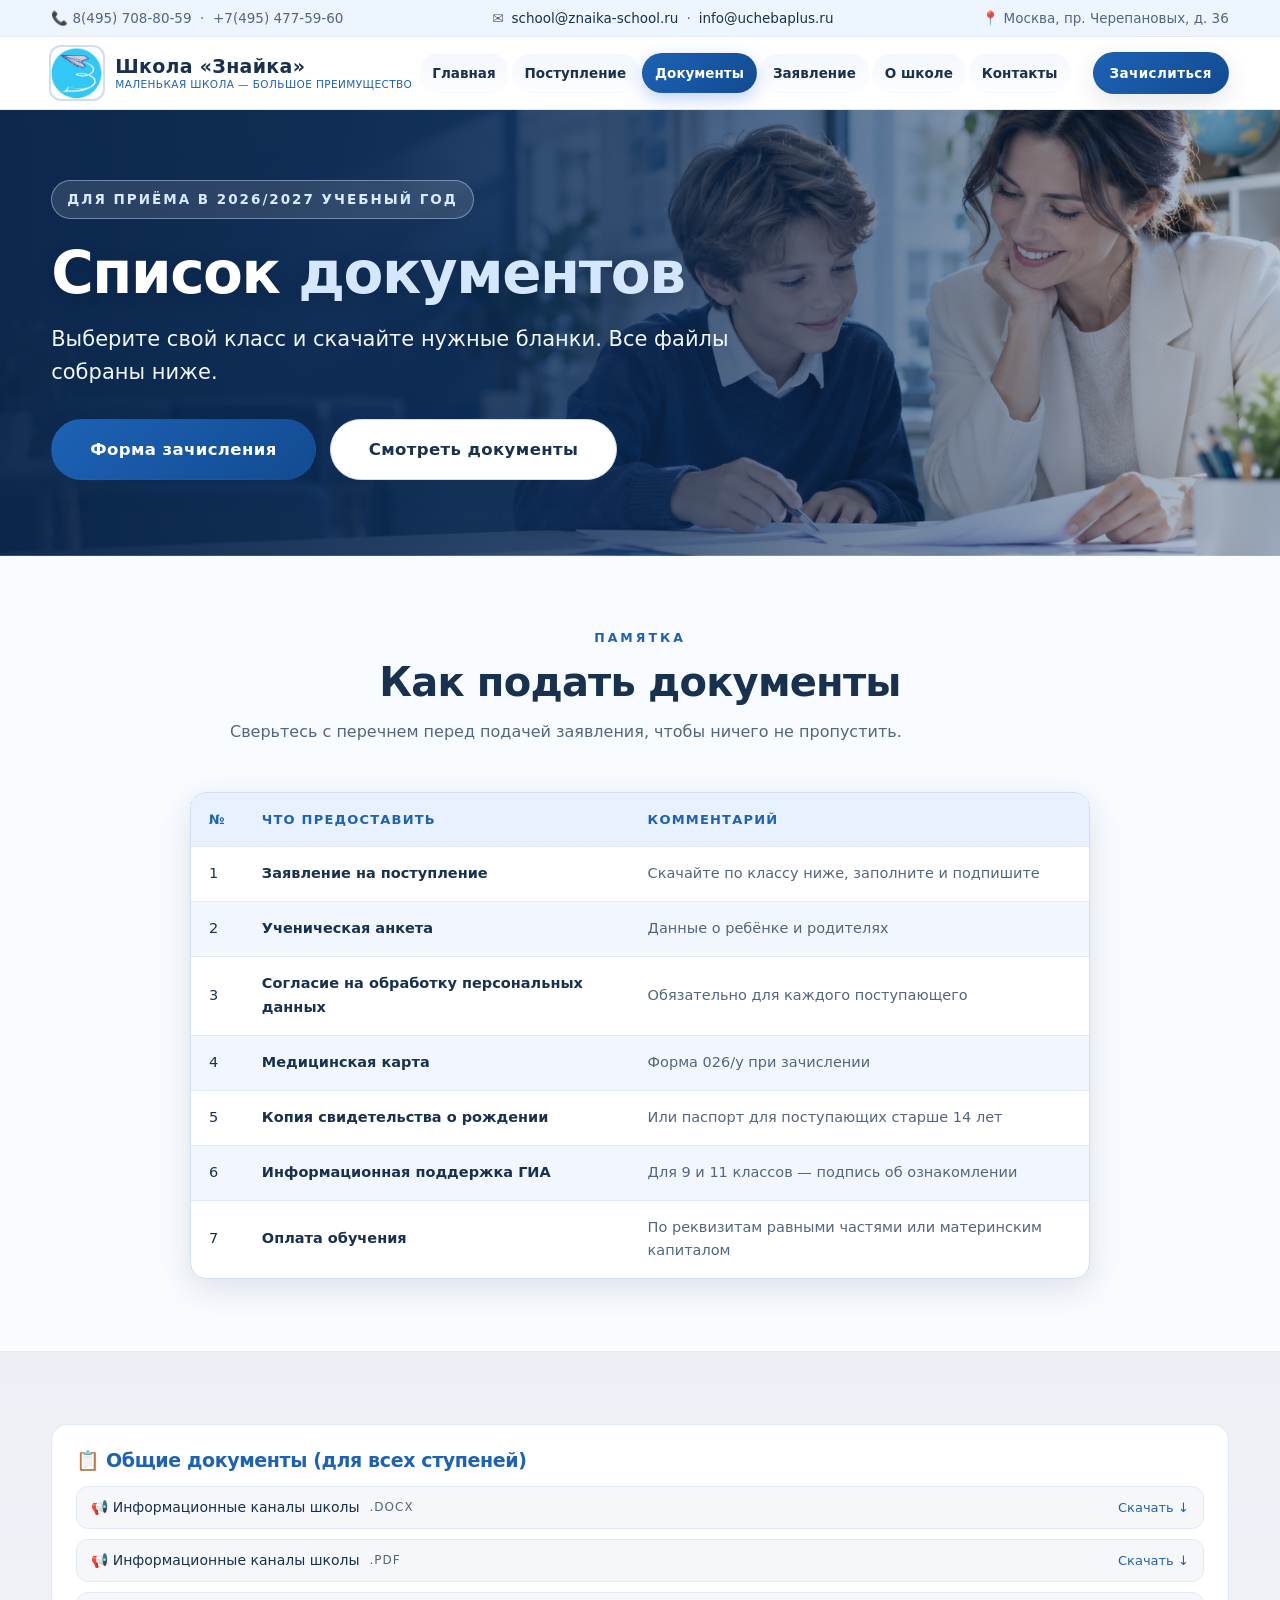
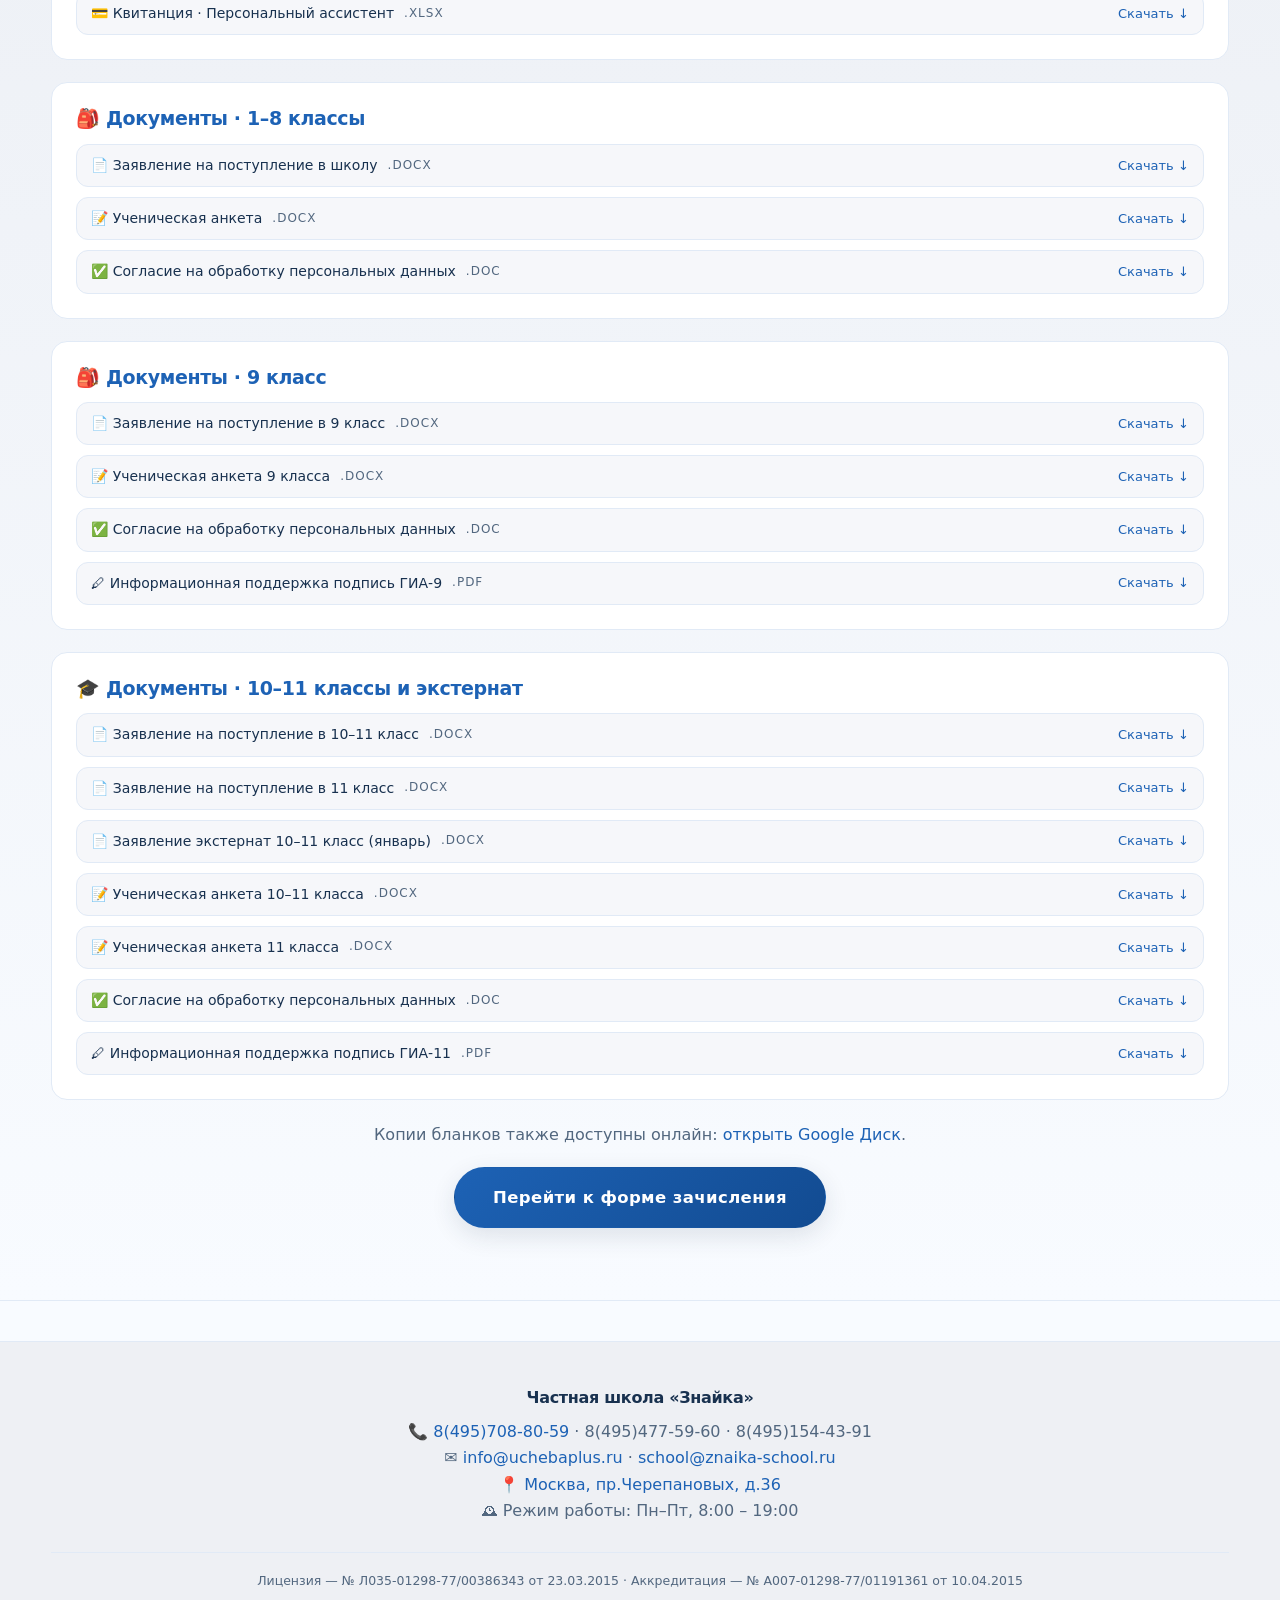
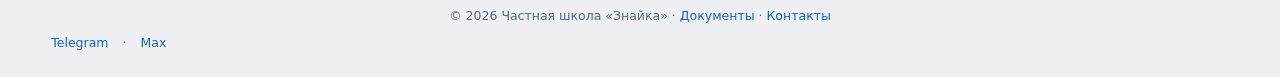
==== commit 8fc67acf: "Improve admission and documents page layout" ====
--- a/dokumenty.html
+++ b/dokumenty.html
@@ -5,7 +5,7 @@
   <meta name="viewport" content="width=device-width, initial-scale=1.0">
   <title>Список документов — Частная школа «Знайка»</title>
   <link rel="stylesheet" href="css/jquery-ui.min.css">
-  <link rel="stylesheet" href="css/style.css?v=20261021">
+  <link rel="stylesheet" href="css/style.css?v=20261021-layout">
 </head>
 <body class="page-documents">
 
@@ -48,10 +48,7 @@
     <div class="wrap">
       <span class="kicker">Для приёма в 2026/2027 учебный год</span>
       <h1>Список <span class="hl">документов</span></h1>
-      <p class="lead">
-        Скачайте документы для нужного класса, распечатайте, заполните и приложите к онлайн-заявлению.
-        Затем заполните время собеседования и заключение договора.
-      </p>
+      <p class="lead">Выберите свой класс и скачайте нужные бланки. Все файлы собраны ниже.</p>
       <div class="hero-actions">
         <a href="zayavlenie.html" class="btn btn-accent btn-lg">Форма зачисления</a>
         <a href="#obshie" class="btn btn-outline btn-lg">Смотреть документы</a>
@@ -65,7 +62,7 @@
       <div class="sec-head">
         <span class="tag">Памятка</span>
         <h2>Как подать документы</h2>
-        <p>Заполненная вступительная анкета, медицинская карта, согласие на обработку персональных данных и годовой взнос — основание для зачисления.</p>
+        <p>Сверьтесь с перечнем перед подачей заявления, чтобы ничего не пропустить.</p>
       </div>
       <div style="max-width:900px; margin:0 auto;">
         <div class="table-wrap">
@@ -211,7 +208,7 @@
 
       <div style="text-align:center; margin-top:10px;">
         <p style="color:var(--muted); margin-bottom:18px;">
-          Документы также доступны в облаке Bitrix24:
+          Копии бланков также доступны онлайн:
           <a href="https://drive.google.com/drive/folders/1d4S72CVjXWo4HyaDXKHHdLmr58Iu7i8b" target="_blank" rel="noopener">открыть Google Диск</a>.
         </p>
         <a href="zayavlenie.html" class="btn btn-accent btn-lg">Перейти к форме зачисления</a>
@@ -248,4 +245,4 @@
 
   <script src="js/script.js"></script>
 </body>
-</html>+</html>
--- a/css/style.css
+++ b/css/style.css
@@ -853,98 +853,128 @@
   .refresh .hero-bg { background-position: 60% center; }
   .refresh .program-grid .sc-img img { height: 190px; }
 }
-
-/* Blue and white typography and image refinements */
-:root {
-  --bg: #f8fbff;
-  --bg-2: #eef5ff;
-  --bg-3: #e3edfa;
-  --border: #cfdef0;
-  --border-soft: #e1eaf6;
-  --text: #18314f;
-  --muted: #52677f;
-  --accent: #1d62b5;
-  --accent-2: #124b91;
-  --blue: #1d62b5;
-  --blue-soft: #6fa3e2;
-}
-body { background: #f8fbff; }
-.topbar { background: #edf5ff; }
-.site-header { background: rgba(255,255,255,.97); }
-.hero-bg {
-  background-image: linear-gradient(90deg, rgba(12,39,78,.94) 0%, rgba(12,39,78,.80) 48%, rgba(12,39,78,.30) 100%), url("../img/hero-documents-generated.png");
-  background-attachment: scroll;
-  background-position: center 40%;
-}
-body:not(.refresh) .hero { padding: 70px 0 76px !important; }
-.hero h1 {
-  max-width: 1000px;
-  font-size: clamp(36px, 4.6vw, 58px);
-  line-height: 1.12;
-  letter-spacing: -.025em;
-  text-wrap: balance;
-}
-.hero h1 .hl { color: #d4e7ff; }
-.hero p.lead {
-  max-width: 740px;
-  color: #f1f6ff;
-  line-height: 1.55;
-  text-wrap: pretty;
-}
-.hero .kicker { color: #d9e9ff; background: rgba(255,255,255,.12); border-color: rgba(210,230,255,.42); }
-.sec-head p, .split p, .step-card p, .cta p { line-height: 1.7; text-wrap: pretty; }
-.sec-head { max-width: 820px; }
-.split p { max-width: 68ch; }
-table.price tr:nth-child(even) td { background: #f2f7ff; }
-table.price th { background: #e8f1ff; }
-.refresh .hero h1 { max-width: 930px; }
-.refresh .hero .lead { max-width: 740px; }
-@media (max-width: 700px) {
-  body:not(.refresh) .hero { padding: 50px 0 55px !important; }
-  .hero h1 { font-size: clamp(34px, 8vw, 46px); }
-  .hero .kicker { letter-spacing: .08em; }
-}
-/* Admission steps: readable headings and natural line spacing */
-#etapy .steps > li {
-  display: grid;
-  grid-template-columns: 54px minmax(0, 1fr);
-  column-gap: 20px;
-  row-gap: 6px;
-  align-items: start;
-  padding: 24px;
-}
-#etapy .steps > li::before {
-  grid-column: 1;
-  grid-row: 1 / span 2;
-}
-#etapy .steps > li > b {
-  grid-column: 2;
-  color: #111827;
-  font-size: 18px;
-  line-height: 1.35;
-  font-weight: 800;
-  margin: 0;
-}
-#etapy .steps > li > span {
-  grid-column: 2;
-  display: block;
-  color: #334155;
-  font-size: 16px;
-  line-height: 1.6;
-  text-align: left;
-  text-wrap: pretty;
-}
+
+/* Blue and white typography and image refinements */
+:root {
+  --bg: #f8fbff;
+  --bg-2: #eef5ff;
+  --bg-3: #e3edfa;
+  --border: #cfdef0;
+  --border-soft: #e1eaf6;
+  --text: #18314f;
+  --muted: #52677f;
+  --accent: #1d62b5;
+  --accent-2: #124b91;
+  --blue: #1d62b5;
+  --blue-soft: #6fa3e2;
+}
+body { background: #f8fbff; }
+.topbar { background: #edf5ff; }
+.site-header { background: rgba(255,255,255,.97); }
+.hero-bg {
+  background-image: linear-gradient(90deg, rgba(12,39,78,.94) 0%, rgba(12,39,78,.80) 48%, rgba(12,39,78,.30) 100%), url("../img/hero-documents-generated.png");
+  background-attachment: scroll;
+  background-position: center 40%;
+}
+body:not(.refresh) .hero { padding: 70px 0 76px !important; }
+.hero h1 {
+  max-width: 1000px;
+  font-size: clamp(36px, 4.6vw, 58px);
+  line-height: 1.12;
+  letter-spacing: -.025em;
+  text-wrap: balance;
+}
+.hero h1 .hl { color: #d4e7ff; }
+.hero p.lead {
+  max-width: 740px;
+  color: #f1f6ff;
+  line-height: 1.55;
+  text-wrap: pretty;
+}
+.hero .kicker { color: #d9e9ff; background: rgba(255,255,255,.12); border-color: rgba(210,230,255,.42); }
+.sec-head p, .split p, .step-card p, .cta p { line-height: 1.7; text-wrap: pretty; }
+.sec-head { max-width: 820px; }
+.split p { max-width: 68ch; }
+table.price tr:nth-child(even) td { background: #f2f7ff; }
+table.price th { background: #e8f1ff; }
+.refresh .hero h1 { max-width: 930px; }
+.refresh .hero .lead { max-width: 740px; }
+@media (max-width: 700px) {
+  body:not(.refresh) .hero { padding: 50px 0 55px !important; }
+  .hero h1 { font-size: clamp(34px, 8vw, 46px); }
+  .hero .kicker { letter-spacing: .08em; }
+}
+/* Admission steps: readable headings and natural line spacing */
+#etapy .steps > li {
+  display: grid;
+  grid-template-columns: 54px minmax(0, 1fr);
+  column-gap: 20px;
+  row-gap: 6px;
+  align-items: start;
+  padding: 24px;
+}
+#etapy .steps > li::before {
+  grid-column: 1;
+  grid-row: 1 / span 2;
+}
+#etapy .steps > li > b {
+  grid-column: 2;
+  color: #111827;
+  font-size: 18px;
+  line-height: 1.35;
+  font-weight: 800;
+  margin: 0;
+}
+#etapy .steps > li > span {
+  grid-column: 2;
+  display: block;
+  color: #334155;
+  font-size: 16px;
+  line-height: 1.6;
+  text-align: left;
+  text-wrap: pretty;
+}
 #etapy .steps a {
-  color: #1d62b5;
-  text-decoration: underline;
-  text-underline-offset: 2px;
-}
-@media (max-width: 600px) {
-  #etapy .steps > li {
-    grid-template-columns: 46px minmax(0, 1fr);
-    column-gap: 14px;
-    padding: 18px;
-  }
-  #etapy .steps > li > b { font-size: 16px; }
-  #etapy .steps > li > span { font-size: 15px; }
-}+  color: #1d62b5;
+  text-decoration: underline;
+  text-underline-offset: 2px;
+}
+@media (max-width: 600px) {
+  #etapy .steps > li {
+    grid-template-columns: 46px minmax(0, 1fr);
+    column-gap: 14px;
+    padding: 18px;
+  }
+  #etapy .steps > li > b { font-size: 16px; }
+  #etapy .steps > li > span { font-size: 15px; }
+}
+
+/* Shared editorial style for all six pages */
+.hero-bg,
+.refresh .hero-bg {
+  background-image: linear-gradient(90deg, rgba(10, 38, 76, .96) 0%, rgba(11, 43, 86, .82) 44%, rgba(12, 50, 92, .27) 100%), url("../img/hero-children-2026.png");
+  background-position: center 44%;
+  background-size: cover;
+}
+.page-admission .hero-bg {
+  background-image: linear-gradient(90deg, rgba(10, 38, 76, .96) 0%, rgba(11, 43, 86, .82) 44%, rgba(12, 50, 92, .27) 100%), url("../img/hero-teens-2026.png");
+}
+.page-contacts .hero-bg,
+.page-application .hero-bg,
+.page-documents .hero-bg {
+  background-image: linear-gradient(90deg, rgba(10, 38, 76, .96) 0%, rgba(11, 43, 86, .82) 44%, rgba(12, 50, 92, .27) 100%), url("../img/hero-family-2026.png");
+}
+body { color: #18314f; line-height: 1.65; }
+h1, h2, h3, h4 { line-height: 1.2; letter-spacing: -.02em; }
+p, li, label, td { overflow-wrap: break-word; }
+.steps span { text-align: left; }
+.sec-head p, .split p, .step-card p, .form-note, .ank-sec-head p { text-align: left; line-height: 1.7; }
+.nav-list li a { letter-spacing: 0; }
+.hero h1 { text-shadow: 0 2px 14px rgba(0, 22, 52, .25); }
+.hero .lead { line-height: 1.55; }
+@media (max-width: 700px) {
+  .hero-bg, .refresh .hero-bg, .page-admission .hero-bg, .page-contacts .hero-bg, .page-application .hero-bg, .page-documents .hero-bg {
+    background-position: 66% center;
+    background-image: linear-gradient(90deg, rgba(10, 38, 76, .96), rgba(10, 38, 76, .68)), url("../img/hero-children-2026.png");
+  }
+}
